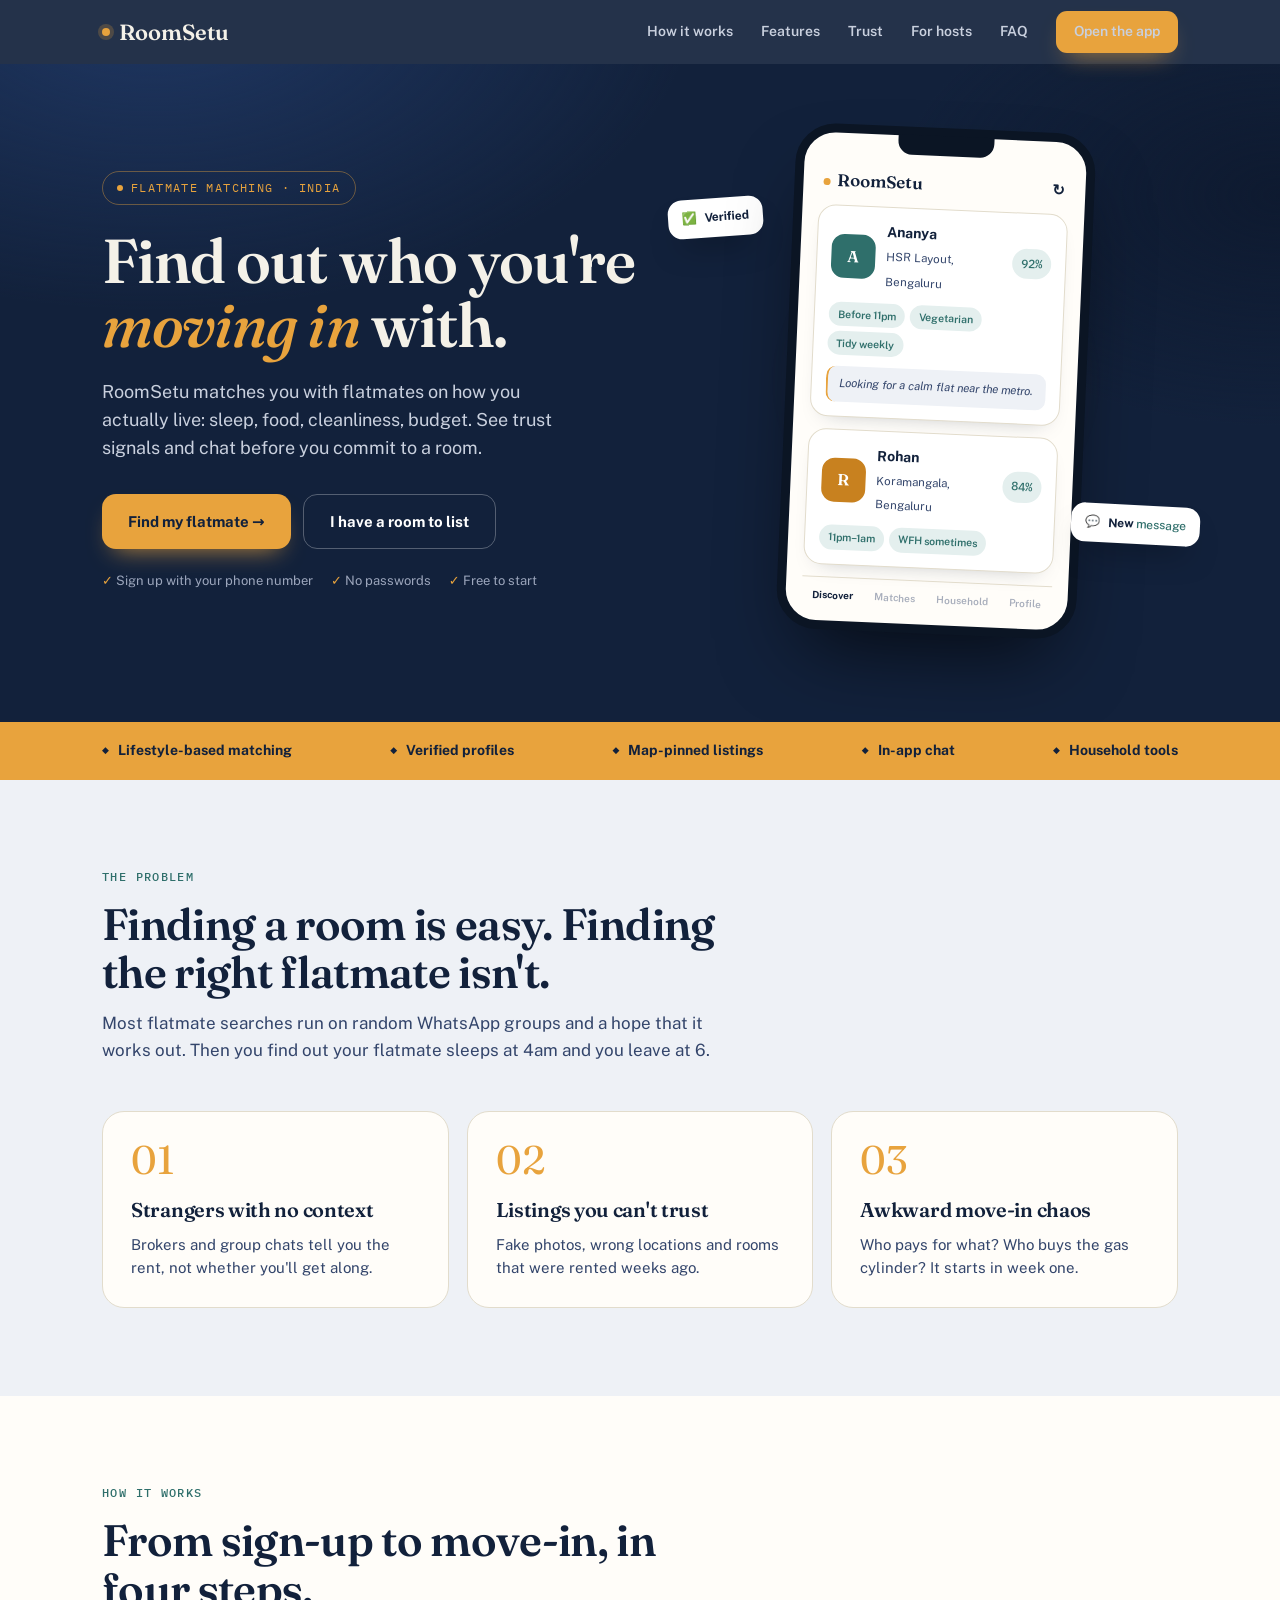
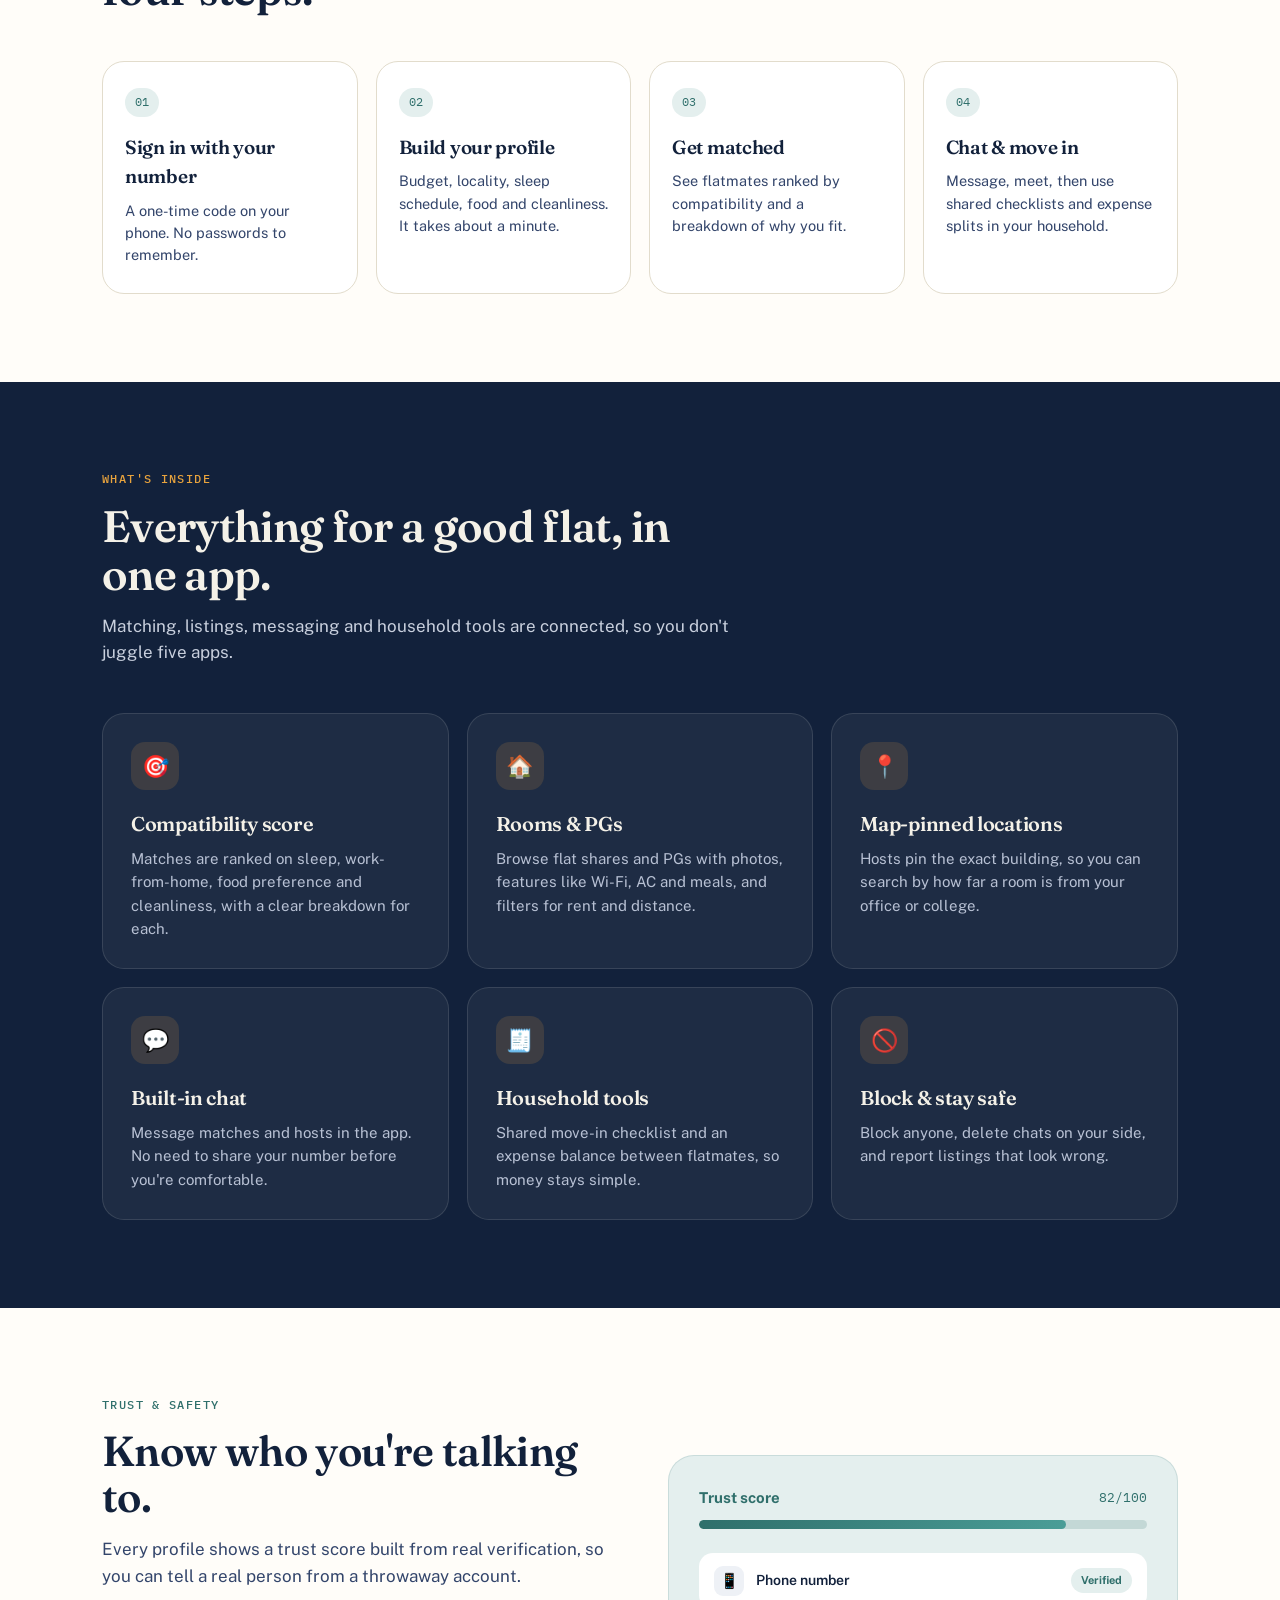
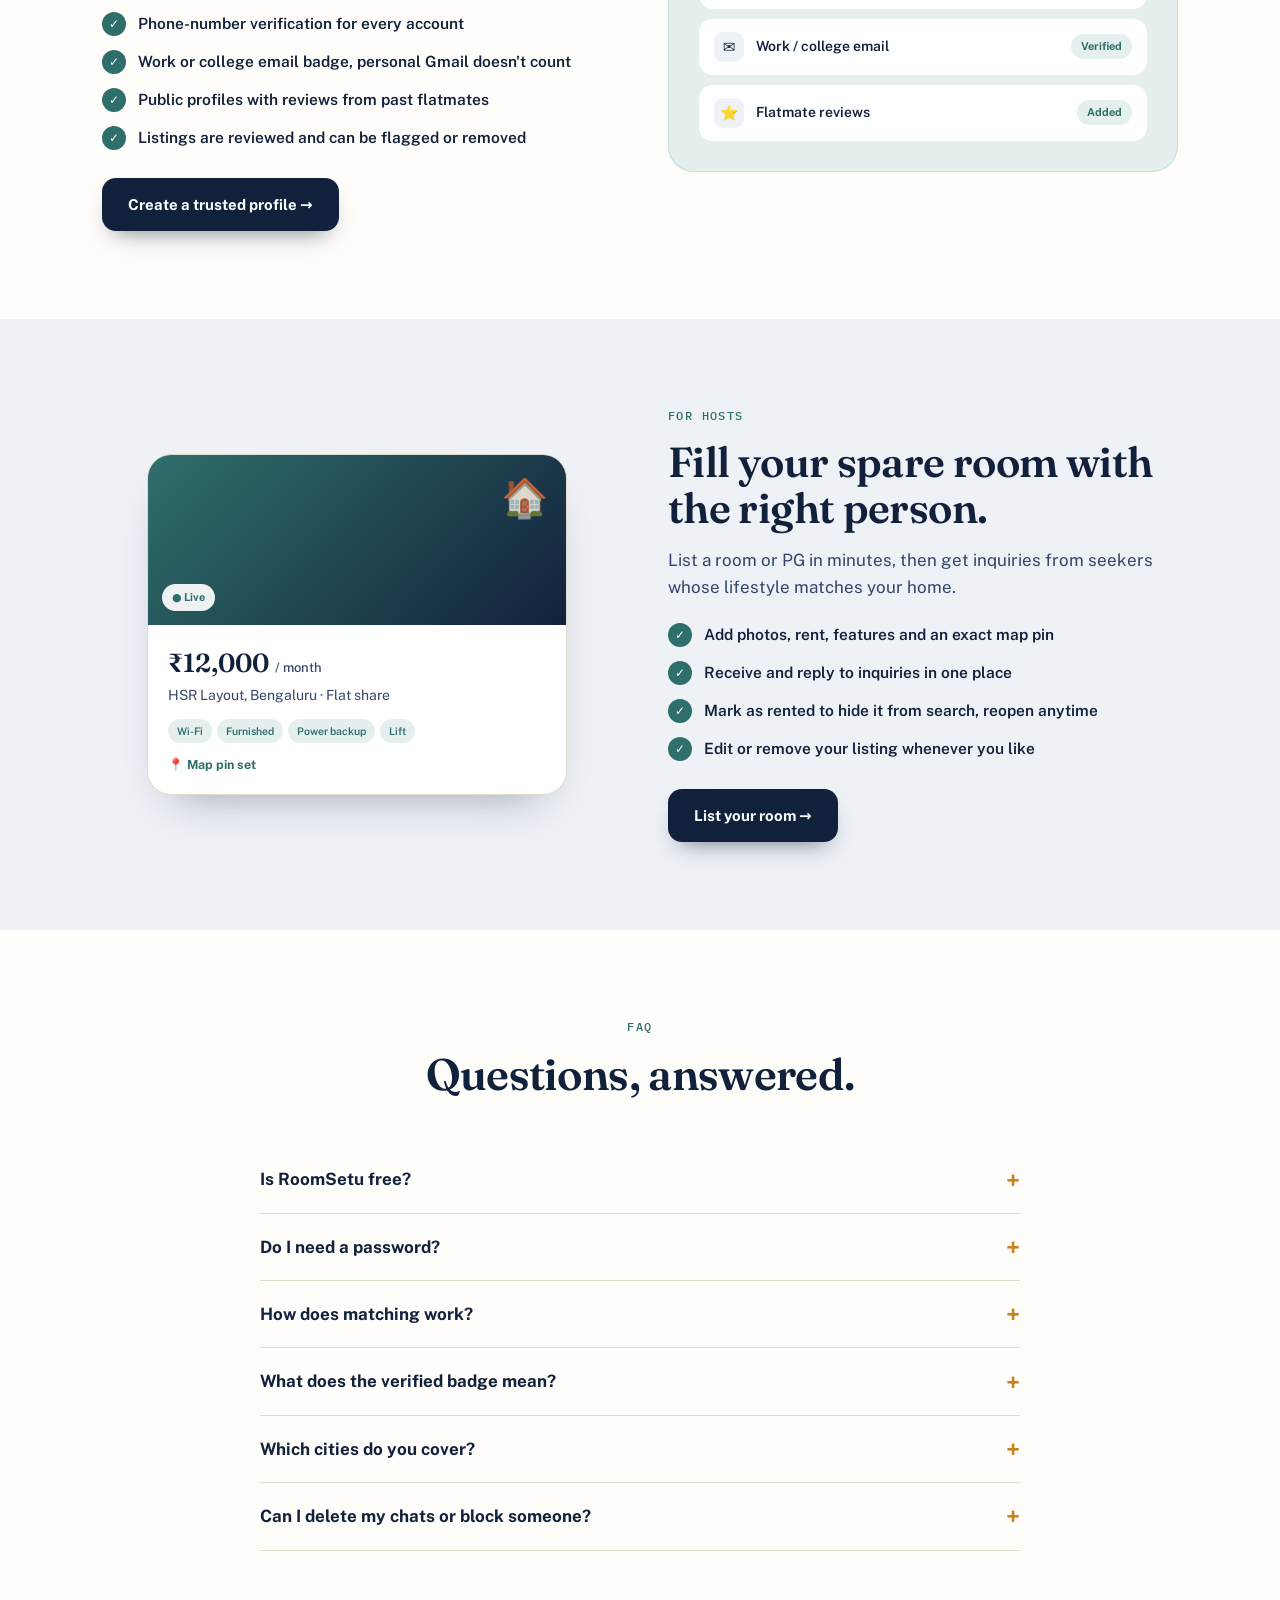
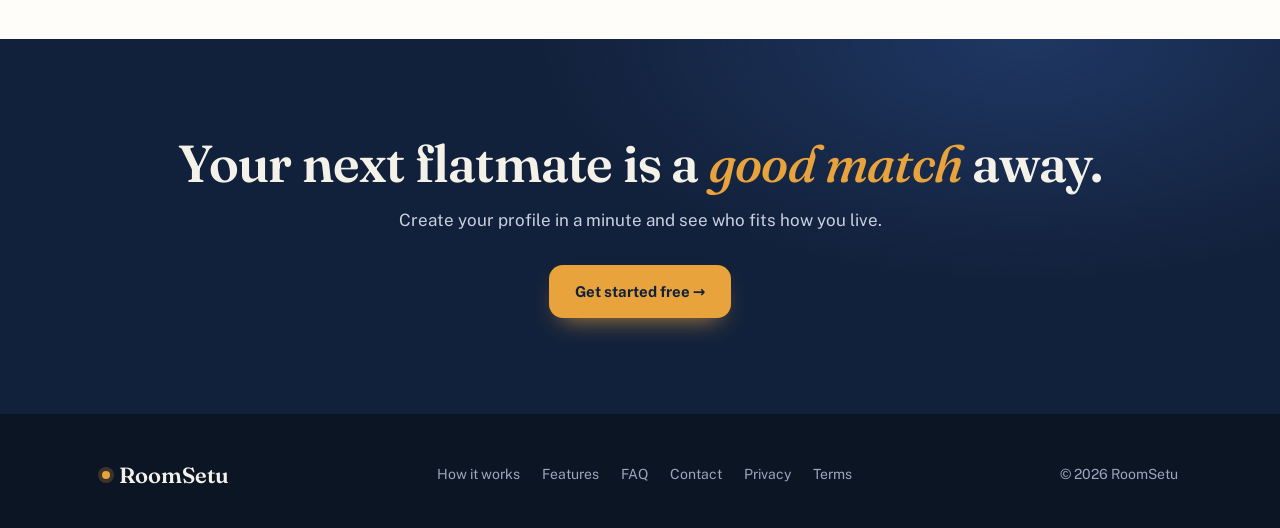
==== index.html @ d43f7012 "fix landing page" ====
<!DOCTYPE html>
<html lang="en">
<head>
<meta charset="UTF-8">
<meta name="viewport" content="width=device-width, initial-scale=1.0, viewport-fit=cover">
<title>RoomSetu — Find who you're moving in with</title>
<meta name="description" content="RoomSetu helps you find compatible flatmates and verified rooms in India. Match on lifestyle, check trust, chat, and manage the household together.">
<meta name="theme-color" content="#12213B">
<meta property="og:title" content="RoomSetu — Find who you're moving in with">
<meta property="og:description" content="Compatibility-based flatmate matching, verified listings and move-in tools for India.">
<meta property="og:type" content="website">
<link rel="preconnect" href="https://fonts.googleapis.com">
<link rel="preconnect" href="https://fonts.gstatic.com" crossorigin>
<link href="https://fonts.googleapis.com/css2?family=Fraunces:ital,opsz,wght@0,9..144,500;0,9..144,600;0,9..144,700;1,9..144,500&family=Public+Sans:wght@400;500;600;700;800&family=IBM+Plex+Mono:wght@400;500&display=swap" rel="stylesheet">
<style>
:root{
  --ink:#12213B; --ink-soft:#33456B; --paper:#FFFDF9; --mist:#EEF1F6;
  --saffron:#E8A33D; --saffron-deep:#C8811F; --teal:#2F6F6B; --teal-soft:#E4EFEE;
  --coral:#E06B54; --line:#E2DCCC; --ease:cubic-bezier(.2,.8,.2,1);
  /* >>> Change this to wherever your app lives <<< */
}
*{box-sizing:border-box;}
html{scroll-behavior:smooth; -webkit-text-size-adjust:100%;}
body{margin:0; font-family:'Public Sans',system-ui,sans-serif; color:var(--ink); background:var(--paper); line-height:1.55; -webkit-font-smoothing:antialiased;}
img,svg{max-width:100%; display:block;}
a{color:inherit;}
.wrap{width:100%; max-width:1120px; margin:0 auto; padding:0 22px;}
.mono{font-family:'IBM Plex Mono',monospace; font-size:11.5px; letter-spacing:.12em; text-transform:uppercase;}
h1,h2,h3{font-family:'Fraunces',serif; font-weight:600; letter-spacing:-.015em; margin:0;}
em{font-style:italic; font-weight:500;}

/* Buttons */
.btn{display:inline-flex; align-items:center; justify-content:center; gap:8px; padding:15px 26px; border-radius:14px; font-weight:700; font-size:15px; text-decoration:none; border:none; cursor:pointer; transition:transform .18s var(--ease), box-shadow .2s var(--ease), background .2s;}
.btn:active{transform:scale(.97);}
.btn-saffron{background:var(--saffron); color:var(--ink); box-shadow:0 12px 24px -12px rgba(232,163,61,.8);}
.btn-saffron:hover{transform:translateY(-2px); background:#f0ae4b;}
.btn-dark{background:var(--ink); color:#fff; box-shadow:0 12px 24px -12px rgba(18,33,59,.6);}
.btn-dark:hover{transform:translateY(-2px);}
.btn-ghost{border:1.5px solid rgba(255,255,255,.28); color:#fff; background:transparent;}
.btn-ghost:hover{background:rgba(255,255,255,.08);}
a:focus-visible,button:focus-visible{outline:3px solid rgba(232,163,61,.6); outline-offset:3px;}

/* Nav */
.nav{position:sticky; top:0; z-index:50; background:rgba(18,33,59,.92); backdrop-filter:blur(12px); -webkit-backdrop-filter:blur(12px); padding-top:env(safe-area-inset-top);}
.nav .wrap{display:flex; align-items:center; justify-content:space-between; height:64px;}
.logo{font-family:'Fraunces',serif; font-weight:600; font-size:22px; color:#F4F1E8; text-decoration:none; display:flex; align-items:center; gap:9px;}
.logo i{width:8px; height:8px; border-radius:50%; background:var(--saffron); box-shadow:0 0 0 4px rgba(232,163,61,.22);}
.nav-links{display:flex; align-items:center; gap:28px;}
.nav-links a{color:#C9D0DE; text-decoration:none; font-size:14px; font-weight:600;}
.nav-links a:hover{color:#fff;}
.nav .btn{padding:10px 18px; font-size:14px; border-radius:11px;}

/* Hero */
.hero{background:radial-gradient(900px 520px at 12% -10%,#1f3763 0%,transparent 60%),radial-gradient(700px 420px at 100% 20%,#0e1a30 0%,transparent 55%),var(--ink); color:#F4F1E8; padding:64px 0 88px; overflow:hidden;}
.hero .wrap{display:grid; grid-template-columns:1.05fr .95fr; gap:56px; align-items:center;}
.pill{display:inline-flex; align-items:center; gap:8px; color:var(--saffron); border:1px solid rgba(232,163,61,.4); padding:7px 14px; border-radius:100px; margin-bottom:24px;}
.pill::before{content:""; width:6px; height:6px; border-radius:50%; background:var(--saffron);}
.hero h1{font-size:clamp(38px,6vw,62px); line-height:1.04; margin-bottom:20px;}
.hero h1 em{color:var(--saffron);}
.hero p.lede{font-size:clamp(16px,2vw,18px); color:#C9D0DE; max-width:480px; margin:0 0 32px;}
.cta-row{display:flex; gap:12px; flex-wrap:wrap;}
.hero-note{margin-top:22px; font-size:13px; color:#9CA6BC; display:flex; gap:18px; flex-wrap:wrap;}
.hero-note span::before{content:"✓ "; color:var(--saffron);}

/* Phone mockup (pure HTML/CSS) */
.phone-stage{display:flex; justify-content:center; position:relative;}
.phone-stage::before{content:""; position:absolute; width:340px; height:340px; border-radius:50%; background:radial-gradient(circle,rgba(232,163,61,.28),transparent 65%); top:50%; left:50%; transform:translate(-50%,-50%); filter:blur(10px);}
.mock{position:relative; width:300px; background:var(--paper); color:var(--ink); border:9px solid #0B1524; border-radius:40px; box-shadow:0 40px 80px -28px rgba(0,0,0,.7); padding:20px 16px 18px; transform:rotate(2.5deg);}
.mock::before{content:""; position:absolute; top:-1px; left:50%; transform:translateX(-50%); width:96px; height:20px; background:#0B1524; border-radius:0 0 14px 14px;}
.mock-head{display:flex; justify-content:space-between; align-items:center; padding:14px 4px 12px; font-family:'Fraunces',serif; font-weight:600; font-size:17px;}
.mock-head i{display:inline-block; width:7px; height:7px; border-radius:50%; background:var(--saffron); margin-right:7px;}
.mock-card{border:1px solid var(--line); border-radius:18px; padding:14px; margin-bottom:12px; background:#fff; box-shadow:0 10px 22px -16px rgba(18,33,59,.35);}
.mc-row{display:flex; align-items:center; gap:11px;}
.av{width:44px; height:44px; border-radius:13px; color:#fff; font-family:'Fraunces',serif; font-weight:600; display:flex; align-items:center; justify-content:center; flex:0 0 auto;}
.mc-row b{font-size:14px; display:block;}
.mc-row small{color:var(--ink-soft); font-size:11.5px;}
.pct{margin-left:auto; font-family:'IBM Plex Mono',monospace; font-weight:500; font-size:12px; color:var(--teal); background:var(--teal-soft); padding:6px 9px; border-radius:100px;}
.mc-q{margin-top:11px; font-size:11.5px; font-style:italic; color:var(--ink-soft); background:var(--mist); padding:9px 11px; border-radius:10px; border-left:2.5px solid var(--saffron);}
.chips{display:flex; gap:5px; flex-wrap:wrap; margin-top:10px;}
.chips span{font-size:10.5px; font-weight:600; padding:4px 9px; border-radius:100px; background:var(--teal-soft); color:var(--teal);}
.mock-nav{display:flex; justify-content:space-around; border-top:1px solid var(--line); padding-top:10px; margin-top:4px; font-size:10px; font-weight:600; color:#A7ADBB;}
.mock-nav b{color:var(--ink);}
.float{position:absolute; background:#fff; color:var(--ink); border-radius:14px; padding:10px 14px; font-size:12px; font-weight:700; box-shadow:0 18px 30px -14px rgba(0,0,0,.5); display:flex; align-items:center; gap:8px;}
.float.a{left:-26px; top:70px; transform:rotate(-4deg);}
.float.b{right:-22px; bottom:90px; transform:rotate(3deg);}
.float em{font-style:normal; color:var(--teal);}

/* Strip */
.strip{background:var(--saffron); color:var(--ink);}
.strip .wrap{display:flex; justify-content:space-between; gap:20px 36px; flex-wrap:wrap; padding-top:18px; padding-bottom:18px; font-weight:700; font-size:14px;}
.strip span::before{content:"◆"; margin-right:9px; font-size:9px; vertical-align:2px;}

/* Sections */
section{padding:88px 0;}
.eyebrow{color:var(--teal); font-weight:500; margin-bottom:14px; display:block;}
.sec-head{max-width:640px; margin-bottom:48px;}
.sec-head h2{font-size:clamp(30px,4.4vw,44px); line-height:1.1; margin-bottom:14px;}
.sec-head p{color:var(--ink-soft); font-size:17px; margin:0;}
.center{text-align:center; margin-left:auto; margin-right:auto;}

/* Problem */
.problem{background:var(--mist);}
.cards3{display:grid; grid-template-columns:repeat(3,1fr); gap:18px;}
.pcard{background:var(--paper); border:1px solid var(--line); border-radius:22px; padding:28px;}
.pcard .n{font-family:'Fraunces',serif; font-size:40px; color:var(--saffron); line-height:1; margin-bottom:14px;}
.pcard h3{font-size:20px; margin-bottom:8px;}
.pcard p{margin:0; color:var(--ink-soft); font-size:15px;}

/* How it works */
.steps{display:grid; grid-template-columns:repeat(4,1fr); gap:18px; counter-reset:s;}
.step{position:relative; padding:26px 22px; border:1px solid var(--line); border-radius:22px; background:#fff; counter-increment:s;}
.step::before{content:counter(s,decimal-leading-zero); font-family:'IBM Plex Mono',monospace; font-size:12px; color:var(--teal); background:var(--teal-soft); padding:5px 10px; border-radius:100px; display:inline-block; margin-bottom:16px;}
.step h3{font-size:19px; margin-bottom:8px;}
.step p{margin:0; font-size:14.5px; color:var(--ink-soft);}

/* Features */
.features{background:var(--ink); color:#F4F1E8;}
.features .eyebrow{color:var(--saffron);}
.features .sec-head p{color:#C9D0DE;}
.fgrid{display:grid; grid-template-columns:repeat(3,1fr); gap:18px;}
.feat{background:rgba(244,241,232,.05); border:1px solid rgba(244,241,232,.12); border-radius:22px; padding:28px; transition:transform .25s var(--ease), background .25s, border-color .25s;}
.feat:hover{transform:translateY(-4px); background:rgba(244,241,232,.08); border-color:rgba(232,163,61,.4);}
.ico{width:48px; height:48px; border-radius:14px; background:rgba(232,163,61,.15); display:flex; align-items:center; justify-content:center; font-size:22px; margin-bottom:18px;}
.feat h3{font-size:20px; margin-bottom:8px;}
.feat p{margin:0; color:#B8C1D4; font-size:15px;}

/* Trust split */
.split{display:grid; grid-template-columns:1fr 1fr; gap:56px; align-items:center;}
.split h2{font-size:clamp(30px,4.2vw,42px); line-height:1.1; margin-bottom:16px;}
.split p{color:var(--ink-soft); font-size:17px; margin:0 0 22px;}
.ticks{list-style:none; padding:0; margin:0 0 28px; display:grid; gap:13px;}
.ticks li{display:flex; gap:12px; font-weight:600; font-size:15.5px;}
.ticks li::before{content:"✓"; flex:0 0 24px; height:24px; border-radius:50%; background:var(--teal); color:#fff; font-size:12px; display:flex; align-items:center; justify-content:center; margin-top:1px;}
.trustbox{background:var(--teal-soft); border-radius:26px; padding:30px; border:1px solid rgba(47,111,107,.15);}
.trow{display:flex; justify-content:space-between; align-items:center; margin-bottom:10px;}
.trow b{color:var(--teal); font-size:15px;}
.trow span{font-family:'IBM Plex Mono',monospace; color:var(--teal); font-size:13px;}
.track{height:9px; background:rgba(47,111,107,.18); border-radius:6px; overflow:hidden; margin-bottom:24px;}
.track i{display:block; height:100%; width:82%; background:linear-gradient(90deg,var(--teal),#4a9d97); border-radius:6px;}
.vlist{display:grid; gap:10px;}
.vitem{background:#fff; border-radius:14px; padding:13px 15px; display:flex; align-items:center; gap:12px; font-size:14px; font-weight:600;}
.vitem em{margin-left:auto; font-style:normal; font-size:11px; font-weight:700; color:var(--teal); background:var(--teal-soft); padding:4px 10px; border-radius:100px;}
.vitem .d{width:30px; height:30px; border-radius:9px; background:var(--mist); display:flex; align-items:center; justify-content:center; font-size:15px;}
.reverse .split-media{order:-1;}

/* Hosts */
.hosts{background:var(--mist);}
.listing-mock{background:#fff; border:1px solid var(--line); border-radius:24px; overflow:hidden; box-shadow:0 24px 44px -28px rgba(18,33,59,.45); max-width:420px; margin:0 auto;}
.lm-photo{height:170px; background:linear-gradient(135deg,#2F6F6B,#12213B); position:relative; display:flex; align-items:flex-end; padding:14px;}
.lm-photo::after{content:"🏠"; position:absolute; right:18px; top:14px; font-size:38px; opacity:.85;}
.lm-photo span{background:rgba(255,255,255,.92); font-size:11px; font-weight:700; padding:5px 10px; border-radius:100px; color:var(--teal);}
.lm-body{padding:18px 20px 20px;}
.lm-rent{font-family:'Fraunces',serif; font-size:26px; font-weight:600;}
.lm-rent small{font-size:13px; color:var(--ink-soft); font-family:'Public Sans',sans-serif; font-weight:500;}
.lm-loc{color:var(--ink-soft); font-size:14px; margin:2px 0 12px;}
.lm-pin{color:var(--teal); font-size:12.5px; font-weight:700; margin-top:12px;}

/* FAQ */
.faq{max-width:760px; margin:0 auto;}
details{border-bottom:1px solid var(--line); padding:20px 0;}
summary{cursor:pointer; font-weight:700; font-size:17px; list-style:none; display:flex; justify-content:space-between; gap:16px; align-items:center;}
summary::-webkit-details-marker{display:none;}
summary::after{content:"+"; font-size:24px; color:var(--saffron-deep); transition:transform .25s var(--ease); flex:0 0 auto; line-height:1;}
details[open] summary::after{transform:rotate(45deg);}
details p{margin:12px 0 0; color:var(--ink-soft); font-size:15.5px;}

/* Final CTA */
.final{background:radial-gradient(800px 400px at 80% 0%,#1f3763 0%,transparent 60%),var(--ink); color:#F4F1E8; text-align:center; padding:96px 0;}
.final h2{font-size:clamp(32px,5vw,52px); line-height:1.08; margin-bottom:16px;}
.final h2 em{color:var(--saffron);}
.final p{color:#C9D0DE; font-size:17px; max-width:520px; margin:0 auto 32px;}
.final .cta-row{justify-content:center;}

/* Footer */
footer{background:#0B1524; color:#9CA6BC; padding:44px 0 calc(36px + env(safe-area-inset-bottom)); font-size:14px;}
footer .wrap{display:flex; justify-content:space-between; gap:24px; flex-wrap:wrap; align-items:center;}
footer nav{display:flex; gap:22px; flex-wrap:wrap;}
footer a{text-decoration:none;} footer a:hover{color:#fff;}

/* Reveal on scroll */
.rv{opacity:0; transform:translateY(22px); transition:opacity .7s var(--ease), transform .7s var(--ease);}
.rv.in{opacity:1; transform:none;}

/* Responsive */
@media(max-width:900px){
  .nav-links a:not(.btn){display:none;}
  .hero{padding:44px 0 64px;}
  .hero .wrap{grid-template-columns:1fr; gap:44px; text-align:center;}
  .hero p.lede{margin-left:auto; margin-right:auto;}
  .cta-row,.hero-note{justify-content:center;}
  .cards3,.fgrid{grid-template-columns:1fr;}
  .steps{grid-template-columns:1fr 1fr;}
  .split{grid-template-columns:1fr; gap:36px;}
  .reverse .split-media{order:0;}
  section{padding:64px 0;}
  .float.a{left:-4px;} .float.b{right:-4px;}
}
@media(max-width:520px){
  .wrap{padding:0 18px;}
  .steps{grid-template-columns:1fr;}
  .cta-row .btn{width:100%;}
  .mock{width:268px; transform:none;}
  .float{display:none;}
  .strip .wrap{justify-content:flex-start; font-size:13px;}
  .sec-head{margin-bottom:34px;}
  footer .wrap{flex-direction:column; text-align:center;}
}
@media(prefers-reduced-motion:reduce){*{animation:none!important; transition:none!important; scroll-behavior:auto!important;} .rv{opacity:1; transform:none;}}
</style>
</head>
<body>

<header class="nav">
  <div class="wrap">
    <a class="logo" href="#top"><i></i>RoomSetu</a>
    <nav class="nav-links">
      <a href="#how">How it works</a>
      <a href="#features">Features</a>
      <a href="#trust">Trust</a>
      <a href="#hosts">For hosts</a>
      <a href="#faq">FAQ</a>
      <a class="btn btn-saffron" href="app/">Open the app</a>
    </nav>
  </div>
</header>

<main id="top">

<!-- HERO -->
<div class="hero">
  <div class="wrap">
    <div>
      <span class="pill mono">Flatmate matching · India</span>
      <h1>Find out who you're <em>moving in</em> with.</h1>
      <p class="lede">RoomSetu matches you with flatmates on how you actually live: sleep, food, cleanliness, budget. See trust signals and chat before you commit to a room.</p>
      <div class="cta-row">
        <a class="btn btn-saffron" href="app/">Find my flatmate →</a>
        <a class="btn btn-ghost" href="#hosts">I have a room to list</a>
      </div>
      <div class="hero-note"><span>Sign up with your phone number</span><span>No passwords</span><span>Free to start</span></div>
    </div>

    <div class="phone-stage" aria-hidden="true">
      <div class="float a">✅ <span>Verified</span></div>
      <div class="mock">
        <div class="mock-head"><span><i></i>RoomSetu</span><span style="font-size:15px">↻</span></div>
        <div class="mock-card">
          <div class="mc-row">
            <div class="av" style="background:#2F6F6B">A</div>
            <div><b>Ananya</b><small>HSR Layout, Bengaluru</small></div>
            <div class="pct">92%</div>
          </div>
          <div class="chips"><span>Before 11pm</span><span>Vegetarian</span><span>Tidy weekly</span></div>
          <div class="mc-q">Looking for a calm flat near the metro.</div>
        </div>
        <div class="mock-card">
          <div class="mc-row">
            <div class="av" style="background:#C8811F">R</div>
            <div><b>Rohan</b><small>Koramangala, Bengaluru</small></div>
            <div class="pct">84%</div>
          </div>
          <div class="chips"><span>11pm–1am</span><span>WFH sometimes</span></div>
        </div>
        <div class="mock-nav"><b>Discover</b><span>Matches</span><span>Household</span><span>Profile</span></div>
      </div>
      <div class="float b">💬 <span>New <em>message</em></span></div>
    </div>
  </div>
</div>

<div class="strip">
  <div class="wrap">
    <span>Lifestyle-based matching</span>
    <span>Verified profiles</span>
    <span>Map-pinned listings</span>
    <span>In-app chat</span>
    <span>Household tools</span>
  </div>
</div>

<!-- PROBLEM -->
<section class="problem">
  <div class="wrap">
    <div class="sec-head rv">
      <span class="eyebrow mono">The problem</span>
      <h2>Finding a room is easy. Finding the right flatmate isn't.</h2>
      <p>Most flatmate searches run on random WhatsApp groups and a hope that it works out. Then you find out your flatmate sleeps at 4am and you leave at 6.</p>
    </div>
    <div class="cards3">
      <div class="pcard rv"><div class="n">01</div><h3>Strangers with no context</h3><p>Brokers and group chats tell you the rent, not whether you'll get along.</p></div>
      <div class="pcard rv"><div class="n">02</div><h3>Listings you can't trust</h3><p>Fake photos, wrong locations and rooms that were rented weeks ago.</p></div>
      <div class="pcard rv"><div class="n">03</div><h3>Awkward move-in chaos</h3><p>Who pays for what? Who buys the gas cylinder? It starts in week one.</p></div>
    </div>
  </div>
</section>

<!-- HOW -->
<section id="how">
  <div class="wrap">
    <div class="sec-head rv">
      <span class="eyebrow mono">How it works</span>
      <h2>From sign-up to move-in, in four steps.</h2>
    </div>
    <div class="steps">
      <div class="step rv"><h3>Sign in with your number</h3><p>A one-time code on your phone. No passwords to remember.</p></div>
      <div class="step rv"><h3>Build your profile</h3><p>Budget, locality, sleep schedule, food and cleanliness. It takes about a minute.</p></div>
      <div class="step rv"><h3>Get matched</h3><p>See flatmates ranked by compatibility and a breakdown of why you fit.</p></div>
      <div class="step rv"><h3>Chat &amp; move in</h3><p>Message, meet, then use shared checklists and expense splits in your household.</p></div>
    </div>
  </div>
</section>

<!-- FEATURES -->
<section class="features" id="features">
  <div class="wrap">
    <div class="sec-head rv">
      <span class="eyebrow mono">What's inside</span>
      <h2>Everything for a good flat, in one app.</h2>
      <p>Matching, listings, messaging and household tools are connected, so you don't juggle five apps.</p>
    </div>
    <div class="fgrid">
      <div class="feat rv"><div class="ico">🎯</div><h3>Compatibility score</h3><p>Matches are ranked on sleep, work-from-home, food preference and cleanliness, with a clear breakdown for each.</p></div>
      <div class="feat rv"><div class="ico">🏠</div><h3>Rooms &amp; PGs</h3><p>Browse flat shares and PGs with photos, features like Wi-Fi, AC and meals, and filters for rent and distance.</p></div>
      <div class="feat rv"><div class="ico">📍</div><h3>Map-pinned locations</h3><p>Hosts pin the exact building, so you can search by how far a room is from your office or college.</p></div>
      <div class="feat rv"><div class="ico">💬</div><h3>Built-in chat</h3><p>Message matches and hosts in the app. No need to share your number before you're comfortable.</p></div>
      <div class="feat rv"><div class="ico">🧾</div><h3>Household tools</h3><p>Shared move-in checklist and an expense balance between flatmates, so money stays simple.</p></div>
      <div class="feat rv"><div class="ico">🚫</div><h3>Block &amp; stay safe</h3><p>Block anyone, delete chats on your side, and report listings that look wrong.</p></div>
    </div>
  </div>
</section>

<!-- TRUST -->
<section id="trust">
  <div class="wrap split">
    <div class="rv">
      <span class="eyebrow mono">Trust &amp; safety</span>
      <h2>Know who you're talking to.</h2>
      <p>Every profile shows a trust score built from real verification, so you can tell a real person from a throwaway account.</p>
      <ul class="ticks">
        <li>Phone-number verification for every account</li>
        <li>Work or college email badge, personal Gmail doesn't count</li>
        <li>Public profiles with reviews from past flatmates</li>
        <li>Listings are reviewed and can be flagged or removed</li>
      </ul>
      <a class="btn btn-dark" href="app/">Create a trusted profile →</a>
    </div>
    <div class="split-media rv">
      <div class="trustbox">
        <div class="trow"><b>Trust score</b><span>82/100</span></div>
        <div class="track"><i></i></div>
        <div class="vlist">
          <div class="vitem"><span class="d">📱</span>Phone number<em>Verified</em></div>
          <div class="vitem"><span class="d">✉️</span>Work / college email<em>Verified</em></div>
          <div class="vitem"><span class="d">⭐</span>Flatmate reviews<em>Added</em></div>
        </div>
      </div>
    </div>
  </div>
</section>

<!-- HOSTS -->
<section class="hosts" id="hosts">
  <div class="wrap split reverse">
    <div class="split-media rv">
      <div class="listing-mock">
        <div class="lm-photo"><span>● Live</span></div>
        <div class="lm-body">
          <div class="lm-rent">₹12,000 <small>/ month</small></div>
          <div class="lm-loc">HSR Layout, Bengaluru · Flat share</div>
          <div class="chips"><span>Wi-Fi</span><span>Furnished</span><span>Power backup</span><span>Lift</span></div>
          <div class="lm-pin">📍 Map pin set</div>
        </div>
      </div>
    </div>
    <div class="rv">
      <span class="eyebrow mono">For hosts</span>
      <h2>Fill your spare room with the right person.</h2>
      <p>List a room or PG in minutes, then get inquiries from seekers whose lifestyle matches your home.</p>
      <ul class="ticks">
        <li>Add photos, rent, features and an exact map pin</li>
        <li>Receive and reply to inquiries in one place</li>
        <li>Mark as rented to hide it from search, reopen anytime</li>
        <li>Edit or remove your listing whenever you like</li>
      </ul>
      <a class="btn btn-dark" href="app/">List your room →</a>
    </div>
  </div>
</section>

<!-- FAQ -->
<section id="faq">
  <div class="wrap">
    <div class="sec-head center rv" style="text-align:center;">
      <span class="eyebrow mono">FAQ</span>
      <h2>Questions, answered.</h2>
    </div>
    <div class="faq rv">
      <details><summary>Is RoomSetu free?</summary><p>Yes, signing up, getting matches and chatting are free to start.</p></details>
      <details><summary>Do I need a password?</summary><p>No. You sign in with your phone number and a one-time code each time.</p></details>
      <details><summary>How does matching work?</summary><p>You answer a few questions about your budget, locality and daily habits. We compare them with other people and show a compatibility score with a breakdown.</p></details>
      <details><summary>What does the verified badge mean?</summary><p>It means the person verified a work or college email. It's a trust signal, not a background check, so always meet in a public place first.</p></details>
      <details><summary>Which cities do you cover?</summary><p>You can search any locality in India. Results depend on how many people and rooms are listed in your area.</p></details>
      <details><summary>Can I delete my chats or block someone?</summary><p>Yes. Deleting a chat removes it for you only, and you can block anyone from your profile.</p></details>
    </div>
  </div>
</section>

<!-- FINAL CTA -->
<div class="final">
  <div class="wrap rv">
    <h2>Your next flatmate is a <em>good match</em> away.</h2>
    <p>Create your profile in a minute and see who fits how you live.</p>
    <div class="cta-row">
      <a class="btn btn-saffron" href="app/">Get started free →</a>
    </div>
  </div>
</div>

</main>

<footer>
  <div class="wrap">
    <a class="logo" href="#top"><i></i>RoomSetu</a>
    <nav>
      <a href="#how">How it works</a>
      <a href="#features">Features</a>
      <a href="#faq">FAQ</a>
      <a href="mailto:roomsetu.official@gmail.com">Contact</a>
      <a href="privacy.html">Privacy</a>
      <a href="terms.html">Terms</a>
    </nav>
    <span>© <span id="yr">2026</span> RoomSetu</span>
  </div>
</footer>

<script>
  document.getElementById('yr').textContent = new Date().getFullYear();
  // Reveal on scroll
  const els = document.querySelectorAll('.rv');
  if ('IntersectionObserver' in window) {
    const io = new IntersectionObserver((entries) => {
      entries.forEach(e => { if (e.isIntersecting) { e.target.classList.add('in'); io.unobserve(e.target); } });
    }, { threshold: .12 });
    els.forEach(el => io.observe(el));
  } else { els.forEach(el => el.classList.add('in')); }
</script>
</body>
</html>
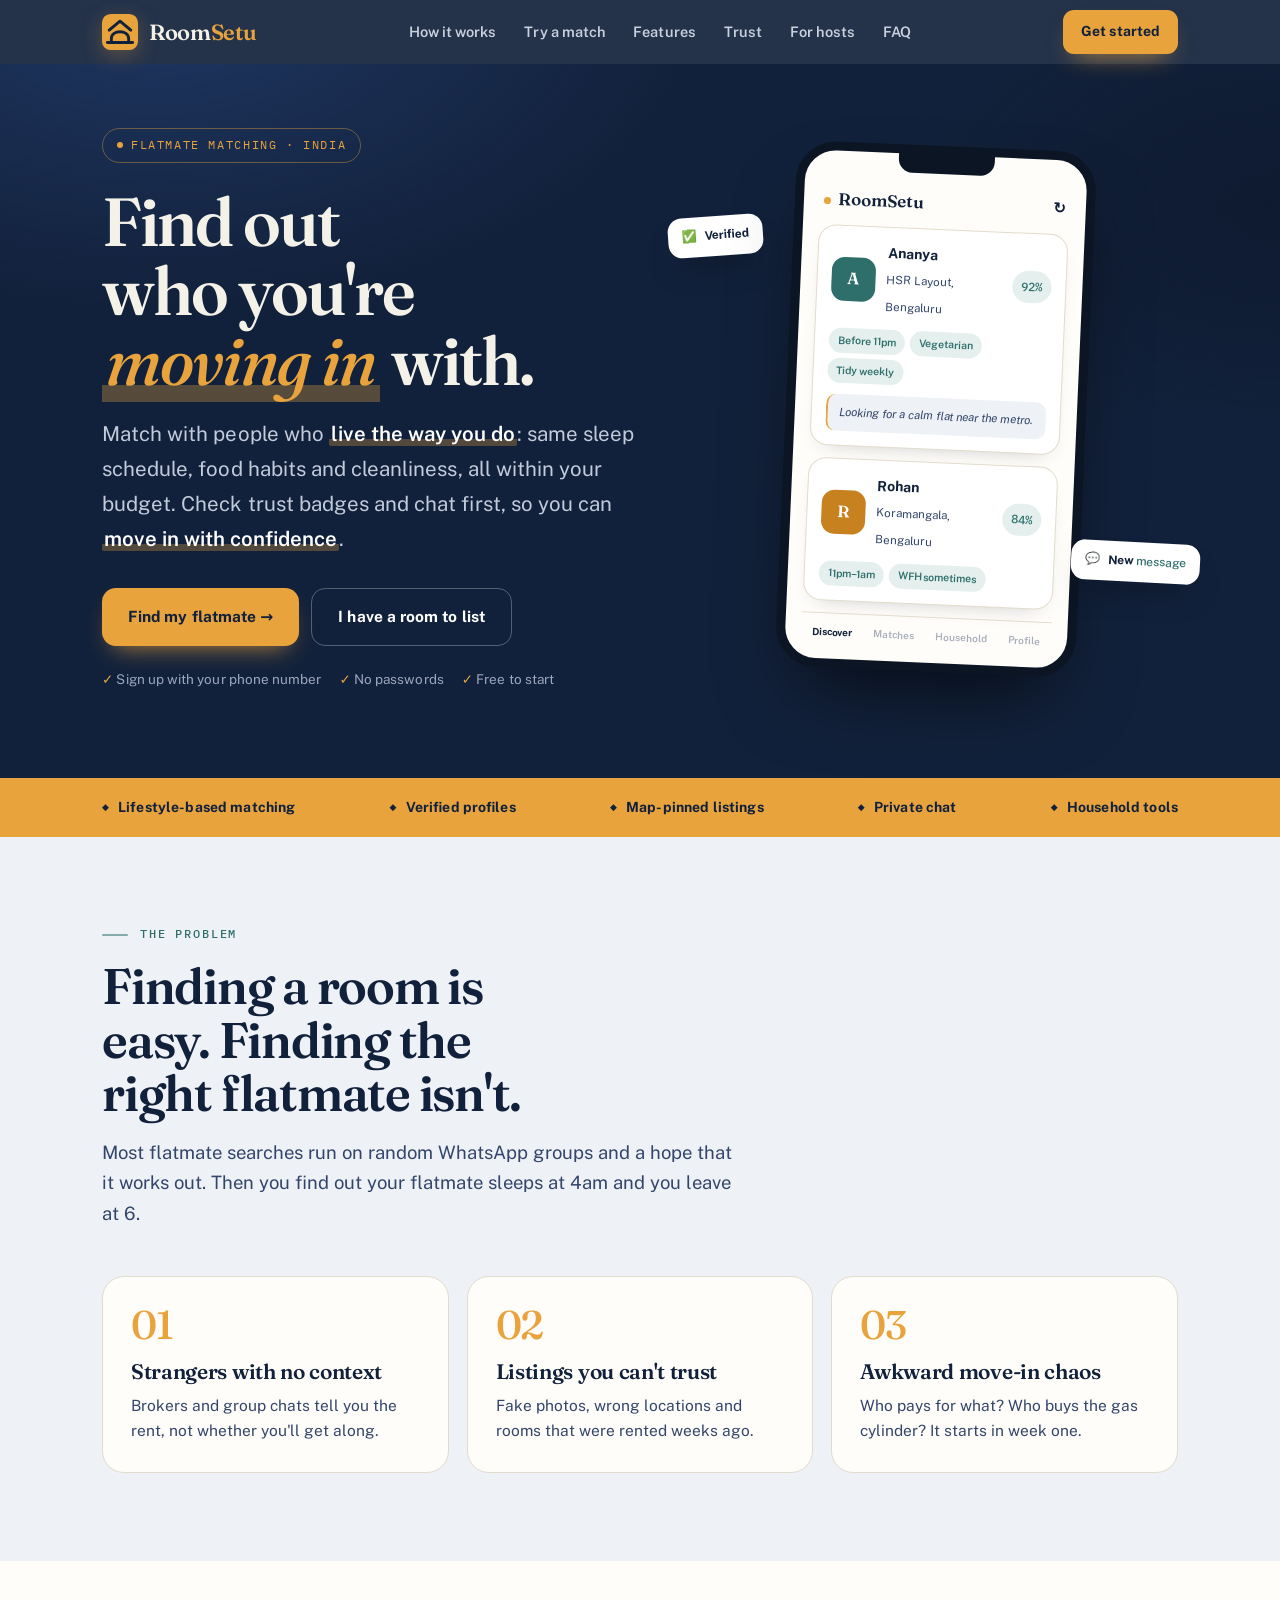
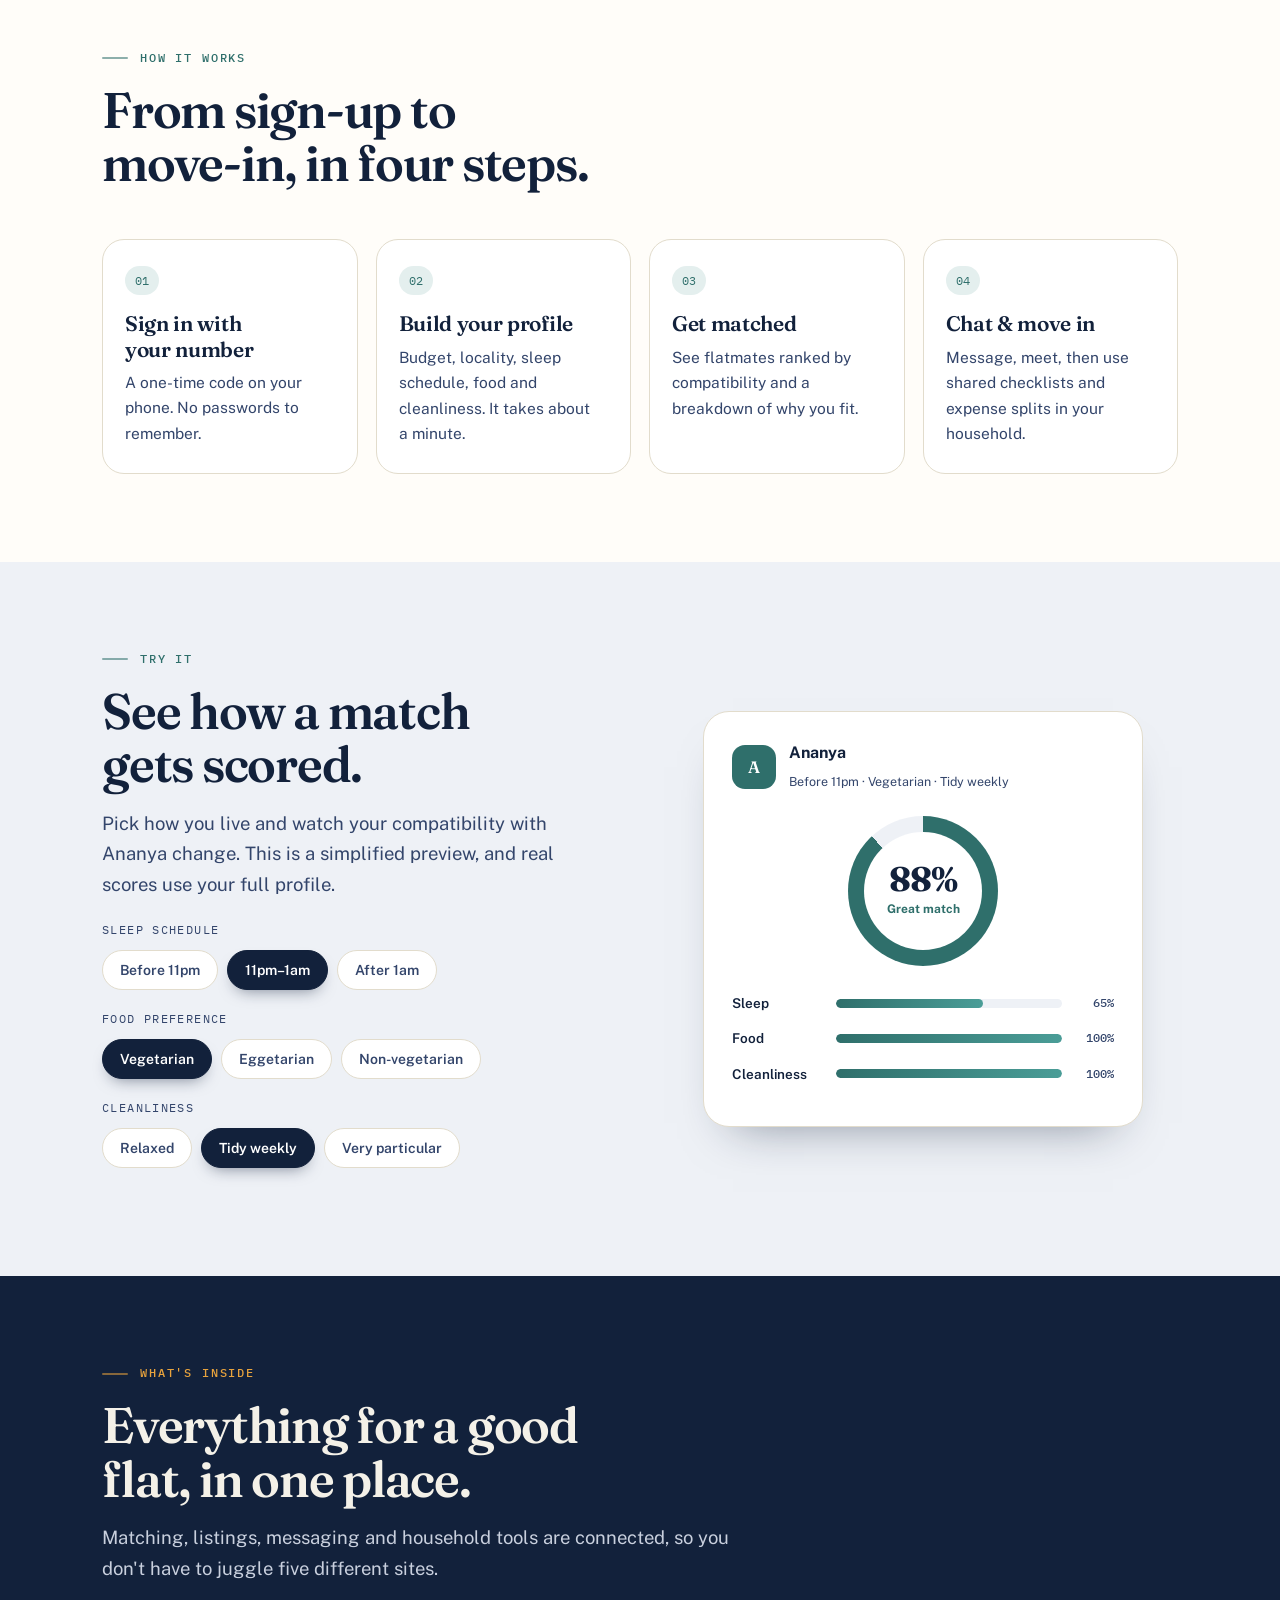
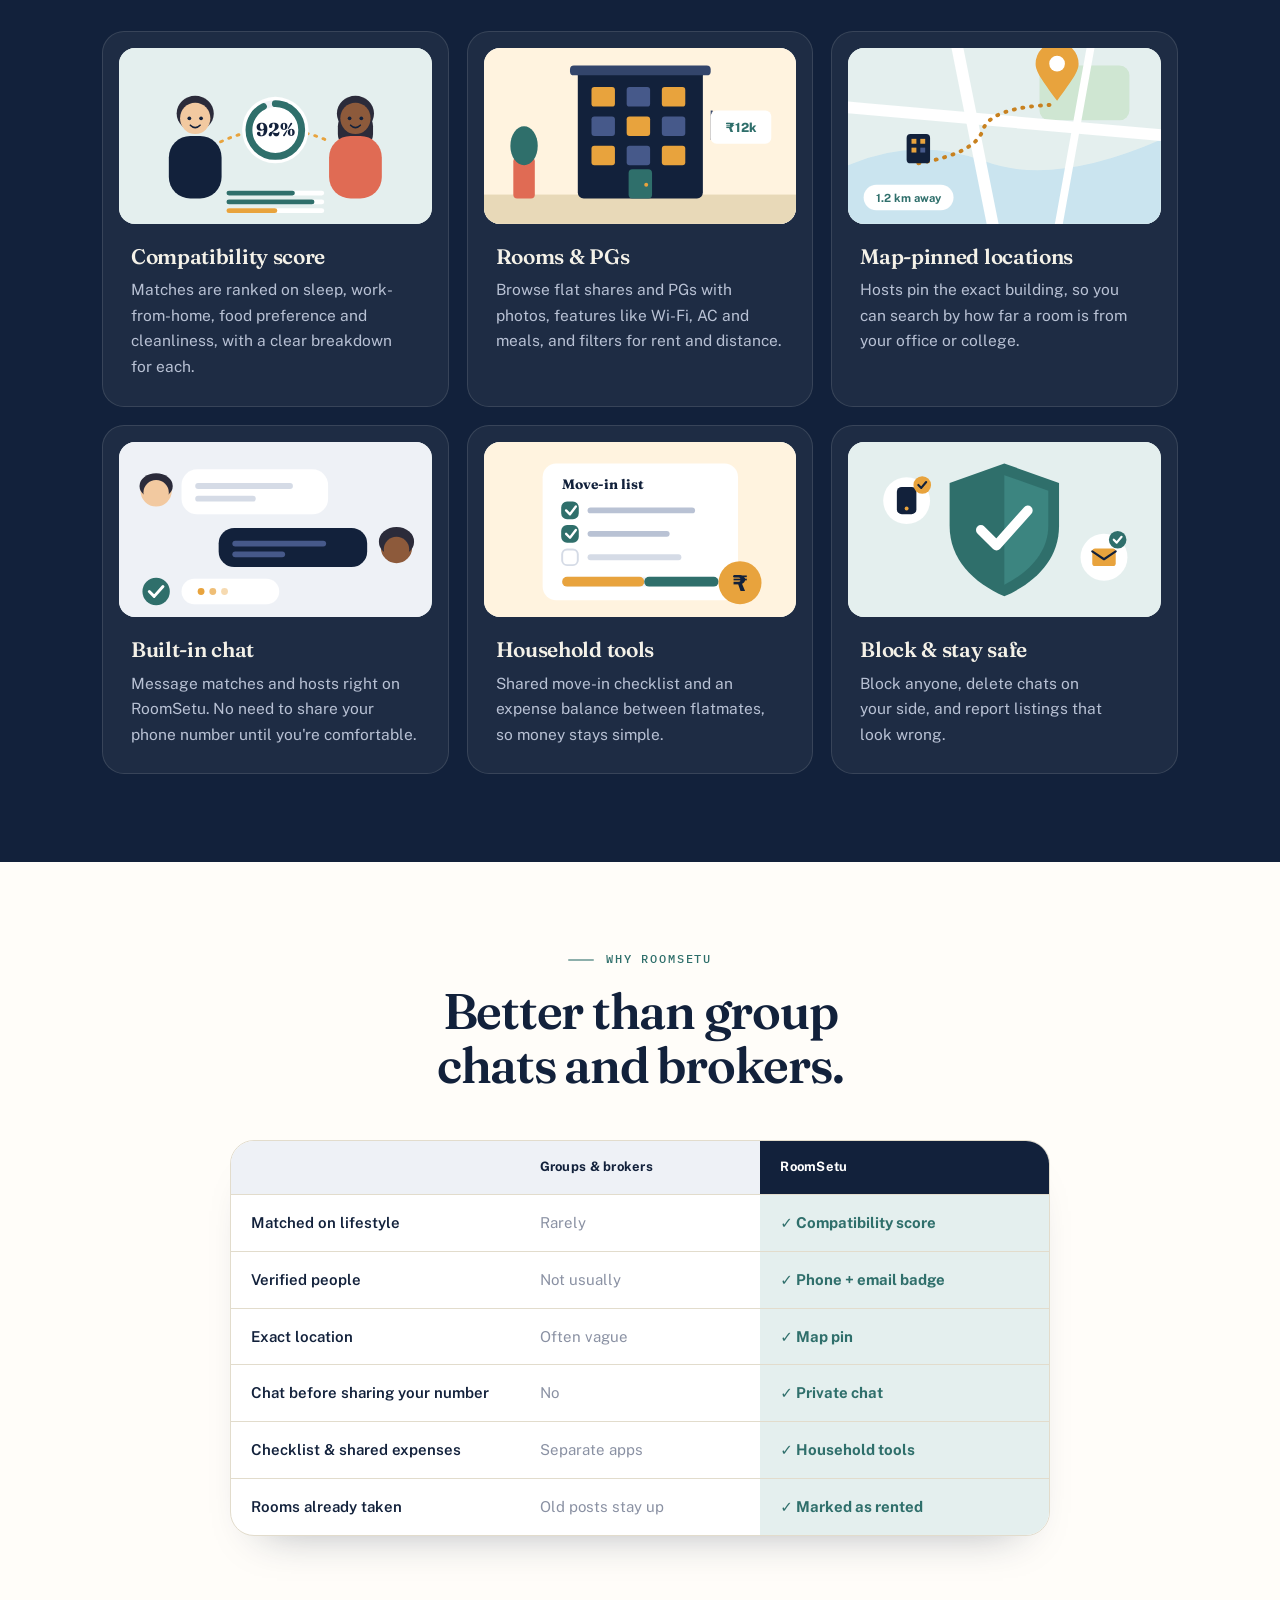
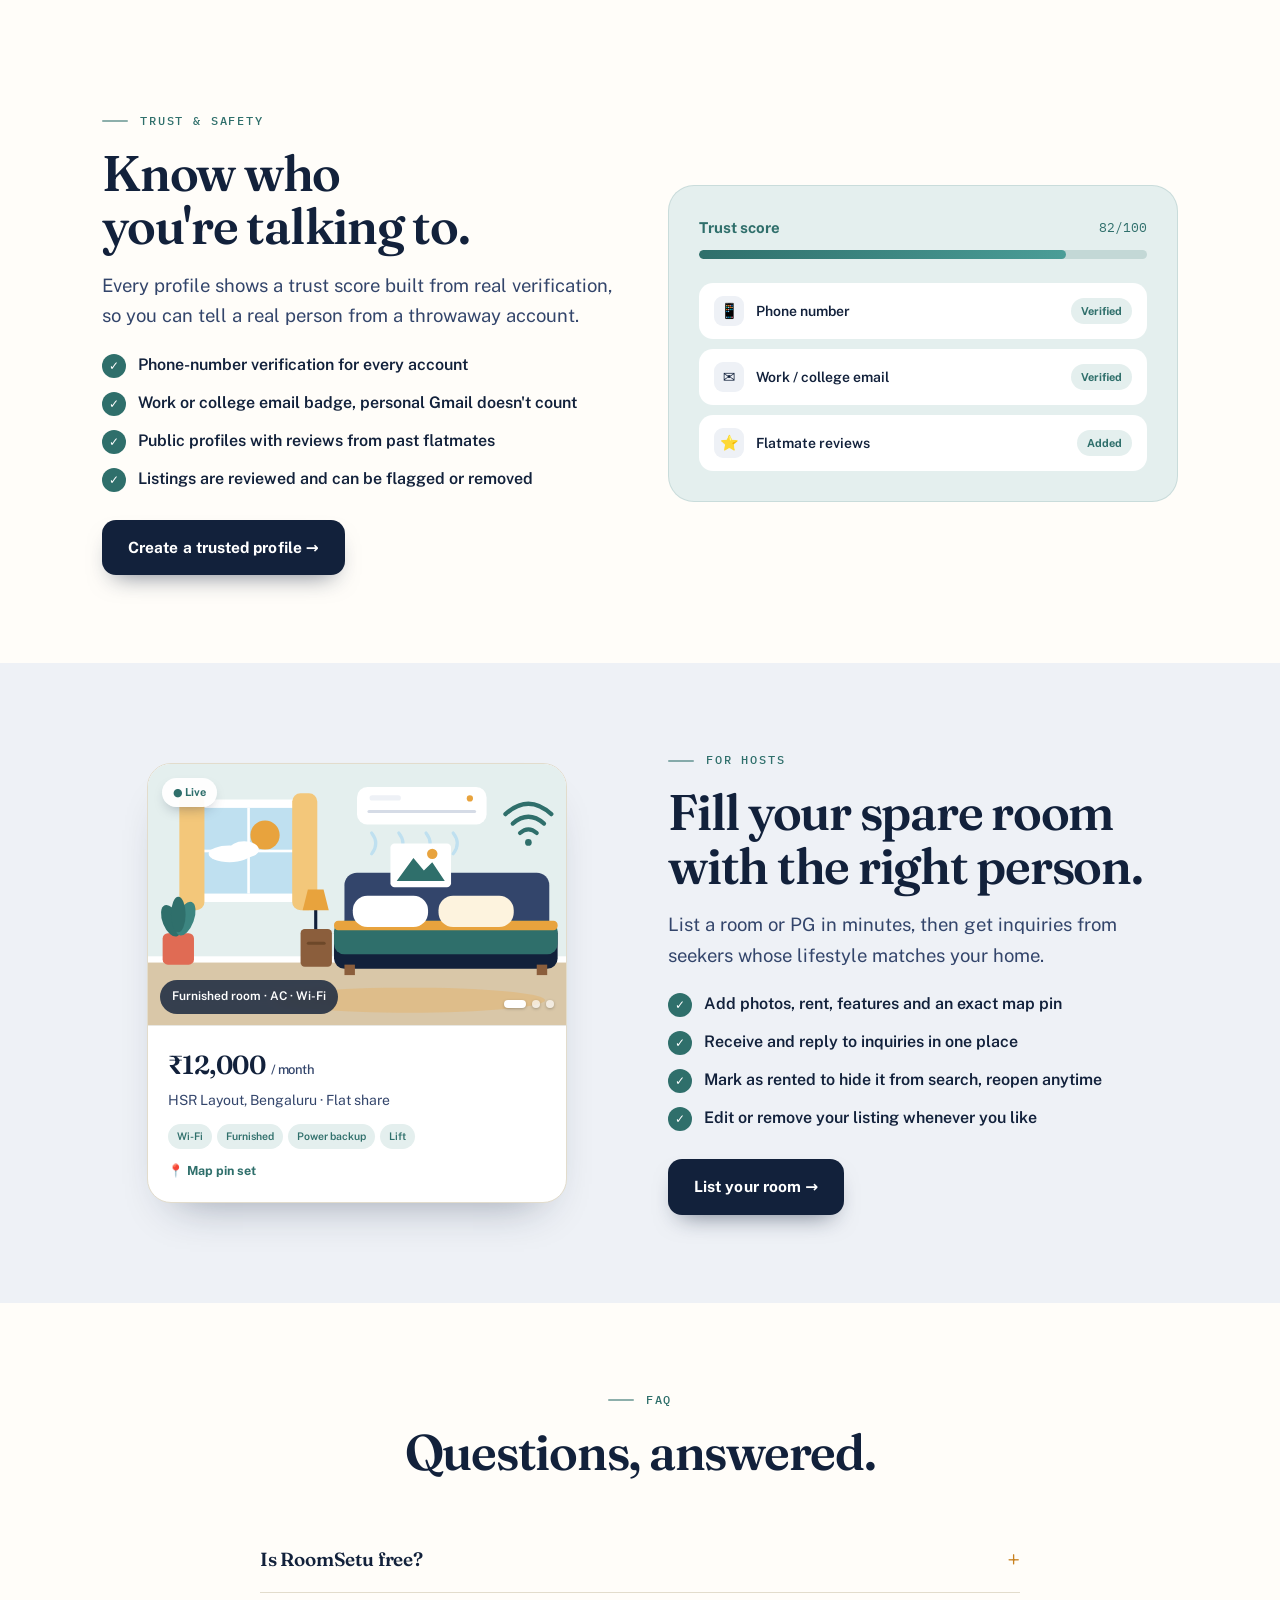
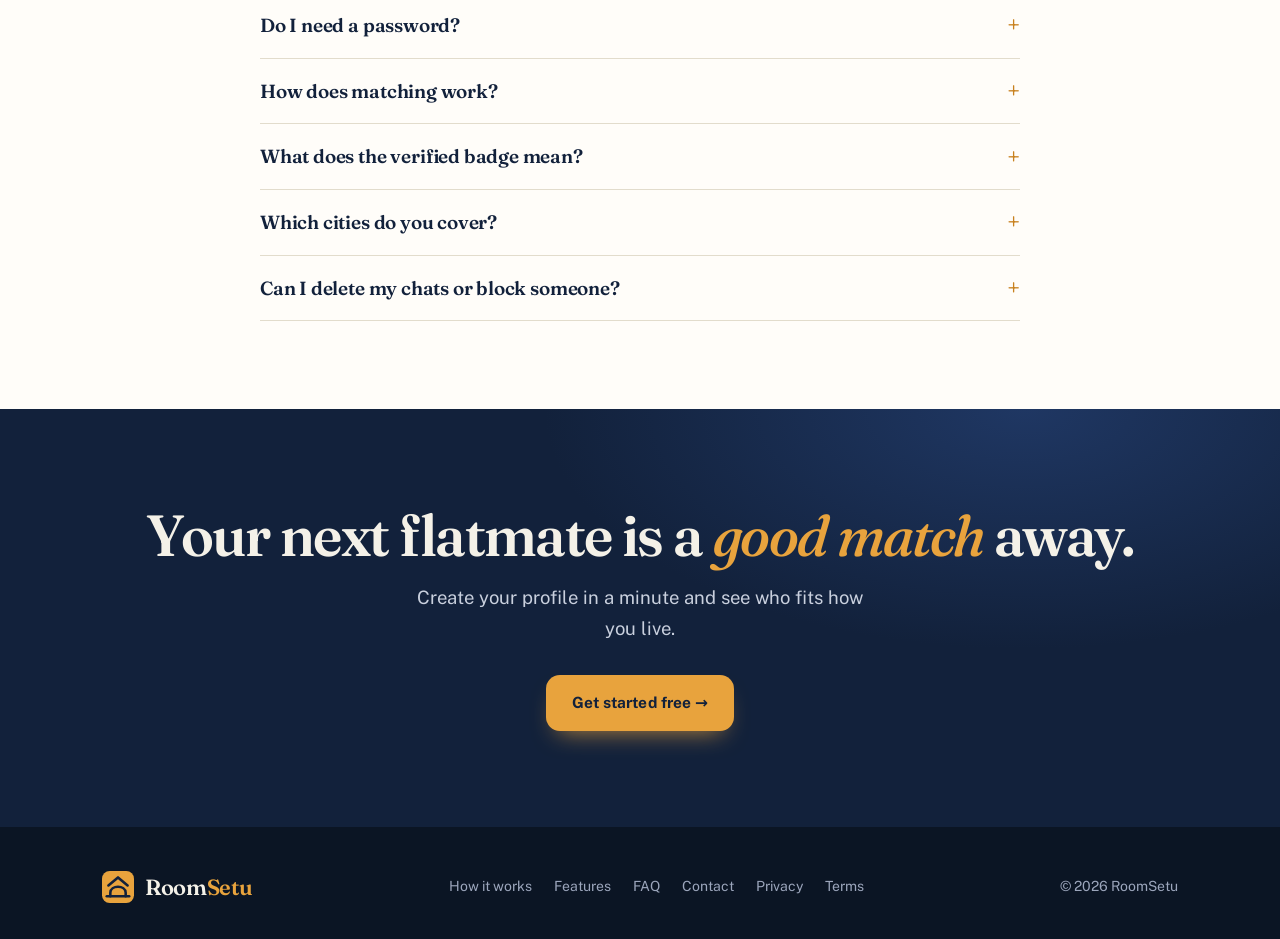
==== commit b94c2563: "fix landing pagee" ====
--- a/index.html
+++ b/index.html
@@ -9,6 +9,12 @@
 <meta property="og:title" content="RoomSetu — Find who you're moving in with">
 <meta property="og:description" content="Compatibility-based flatmate matching, verified listings and move-in tools for India.">
 <meta property="og:type" content="website">
+<meta property="og:image" content="https://YOUR-DOMAIN/logo/og-image.png">
+<meta name="twitter:card" content="summary_large_image">
+<meta name="twitter:image" content="https://YOUR-DOMAIN/logo/og-image.png">
+<link rel="icon" type="image/svg+xml" href="logo/favicon.svg">
+<link rel="icon" type="image/png" sizes="32x32" href="logo/favicon-32.png">
+<link rel="apple-touch-icon" href="logo/apple-touch-icon-180.png">
 <link rel="preconnect" href="https://fonts.googleapis.com">
 <link rel="preconnect" href="https://fonts.gstatic.com" crossorigin>
 <link href="https://fonts.googleapis.com/css2?family=Fraunces:ital,opsz,wght@0,9..144,500;0,9..144,600;0,9..144,700;1,9..144,500&family=Public+Sans:wght@400;500;600;700;800&family=IBM+Plex+Mono:wght@400;500&display=swap" rel="stylesheet">
@@ -17,10 +23,9 @@
   --ink:#12213B; --ink-soft:#33456B; --paper:#FFFDF9; --mist:#EEF1F6;
   --saffron:#E8A33D; --saffron-deep:#C8811F; --teal:#2F6F6B; --teal-soft:#E4EFEE;
   --coral:#E06B54; --line:#E2DCCC; --ease:cubic-bezier(.2,.8,.2,1);
-  /* >>> Change this to wherever your app lives <<< */
-}
+  }
 *{box-sizing:border-box;}
-html{scroll-behavior:smooth; -webkit-text-size-adjust:100%;}
+html{scroll-behavior:smooth; scroll-padding-top:76px; -webkit-text-size-adjust:100%;}
 body{margin:0; font-family:'Public Sans',system-ui,sans-serif; color:var(--ink); background:var(--paper); line-height:1.55; -webkit-font-smoothing:antialiased;}
 img,svg{max-width:100%; display:block;}
 a{color:inherit;}
@@ -183,7 +188,6 @@
 
 /* Responsive */
 @media(max-width:900px){
-  .nav-links a:not(.btn){display:none;}
   .hero{padding:44px 0 64px;}
   .hero .wrap{grid-template-columns:1fr; gap:44px; text-align:center;}
   .hero p.lede{margin-left:auto; margin-right:auto;}
@@ -205,22 +209,166 @@
   .sec-head{margin-bottom:34px;}
   footer .wrap{flex-direction:column; text-align:center;}
 }
+
+/* ---- v2 additions ---- */
+.nav{transition:box-shadow .25s;}
+.nav.scrolled{box-shadow:0 10px 30px -18px rgba(0,0,0,.7);}
+.nav-cta{display:flex; align-items:center; gap:10px;}
+.menu-btn{display:none; width:44px; height:44px; border-radius:12px; border:1px solid rgba(255,255,255,.22); background:transparent; cursor:pointer; flex-direction:column; align-items:center; justify-content:center; gap:5px; padding:0;}
+.menu-btn span{display:block; width:18px; height:2px; background:#F4F1E8; border-radius:2px; transition:transform .25s var(--ease), opacity .2s;}
+.menu-btn[aria-expanded="true"] span:nth-child(1){transform:translateY(7px) rotate(45deg);}
+.menu-btn[aria-expanded="true"] span:nth-child(2){opacity:0;}
+.menu-btn[aria-expanded="true"] span:nth-child(3){transform:translateY(-7px) rotate(-45deg);}
+
+@keyframes bobA{0%,100%{transform:rotate(2.5deg) translateY(0);}50%{transform:rotate(2.5deg) translateY(-9px);}}
+@keyframes bobB{0%,100%{transform:translateY(0);}50%{transform:translateY(-8px);}}
+@keyframes fa{0%,100%{transform:rotate(-4deg) translateY(0);}50%{transform:rotate(-4deg) translateY(-6px);}}
+@keyframes fb{0%,100%{transform:rotate(3deg) translateY(0);}50%{transform:rotate(3deg) translateY(6px);}}
+.mock{animation:bobA 7s ease-in-out infinite;}
+.float.a{animation:fa 5s ease-in-out infinite;}
+.float.b{animation:fb 6s ease-in-out infinite;}
+
+/* Demo */
+.demo{background:var(--mist);}
+.dgroup{margin-bottom:20px;}
+.dlabel{color:var(--ink-soft); margin-bottom:10px;}
+.dopts{display:flex; flex-wrap:wrap; gap:9px;}
+.dopts button{font-family:inherit; border:1.5px solid var(--line); background:#fff; color:var(--ink-soft); font-weight:600; font-size:14px; padding:11px 17px; border-radius:100px; cursor:pointer; transition:all .18s var(--ease); touch-action:manipulation; -webkit-user-select:none; user-select:none; -webkit-tap-highlight-color:transparent;}
+.dopts button:hover{border-color:var(--ink-soft); color:var(--ink);}
+.dopts button.on{background:var(--ink); border-color:var(--ink); color:#fff; box-shadow:0 8px 16px -8px rgba(18,33,59,.55);}
+.dcard{background:#fff; border:1px solid var(--line); border-radius:26px; padding:28px; box-shadow:0 26px 46px -30px rgba(18,33,59,.5); max-width:440px; margin:0 auto;}
+.dhead{display:flex; gap:13px; align-items:center; margin-bottom:22px;}
+.dhead b{display:block; font-size:16px;}
+.dhead small{color:var(--ink-soft); font-size:12.5px;}
+.dring{--p:88; width:150px; height:150px; border-radius:50%; margin:0 auto 26px; display:flex; align-items:center; justify-content:center; background:conic-gradient(var(--teal) calc(var(--p)*1%), var(--mist) 0); transition:background .5s var(--ease);}
+.dring>div{width:118px; height:118px; border-radius:50%; background:#fff; display:flex; flex-direction:column; align-items:center; justify-content:center;}
+.dring b{font-family:'Fraunces',serif; font-size:34px; line-height:1;}
+.dring small{font-size:12px; color:var(--teal); font-weight:700; margin-top:4px;}
+.drow{display:flex; align-items:center; gap:12px; margin-bottom:13px; font-size:13.5px; font-weight:600;}
+.drow span{width:92px; flex:0 0 auto;}
+.dbar{flex:1; height:9px; background:var(--mist); border-radius:6px; overflow:hidden;}
+.dbar i{display:block; height:100%; width:0; background:linear-gradient(90deg,var(--teal),#4a9d97); border-radius:6px; transition:width .5s var(--ease);}
+.drow em{font-style:normal; font-family:'IBM Plex Mono',monospace; font-size:12px; color:var(--ink-soft); width:40px; text-align:right;}
+
+/* Compare */
+.ctable{max-width:820px; margin:0 auto; background:#fff; border:1px solid var(--line); border-radius:24px; overflow:hidden; box-shadow:0 24px 44px -32px rgba(18,33,59,.4);}
+.crow{display:grid; grid-template-columns:1.2fr 1fr 1.2fr; border-bottom:1px solid var(--line); font-size:15px;}
+.crow:last-child{border-bottom:none;}
+.crow>div{padding:17px 20px; display:flex; align-items:center;}
+.crow>div:first-child{font-weight:600;}
+.chead{background:var(--mist); font-weight:700; font-size:13px; letter-spacing:.02em;}
+.crow .no{color:#8a91a3;}
+.crow .us{background:var(--teal-soft); color:var(--teal); font-weight:700;}
+.chead .us{background:var(--ink); color:#fff;}
+
+/* Sticky mobile CTA */
+.sticky-cta{display:none;}
+@media(max-width:900px){
+  .menu-btn{display:flex;}
+  .nav-links{position:absolute; top:100%; left:0; right:0; background:#12213B; display:none; flex-direction:column; align-items:stretch; gap:0; padding:6px 18px 18px; border-top:1px solid rgba(255,255,255,.08); box-shadow:0 24px 40px -20px rgba(0,0,0,.6);}
+  .nav-links.open{display:flex;}
+  .nav-links a{padding:15px 4px; font-size:16px; border-bottom:1px solid rgba(255,255,255,.08);}
+  .nav-links a:last-child{border-bottom:none;}
+}
+@media(max-width:700px){
+  .sticky-cta{display:flex; position:fixed; left:12px; right:12px; bottom:calc(12px + env(safe-area-inset-bottom)); z-index:60; align-items:center; justify-content:space-between; gap:12px; background:rgba(18,33,59,.96); backdrop-filter:blur(10px); -webkit-backdrop-filter:blur(10px); color:#F4F1E8; padding:10px 10px 10px 18px; border-radius:18px; box-shadow:0 18px 40px -12px rgba(0,0,0,.6); font-weight:700; font-size:14px; transform:translateY(140%); transition:transform .35s var(--ease);}
+  .sticky-cta.show{transform:none;}
+  .sticky-cta .btn{padding:12px 18px; font-size:14px; border-radius:12px;}
+  footer{padding-bottom:calc(96px + env(safe-area-inset-bottom));}
+}
+@media(max-width:520px){
+  .mock{animation-name:bobB;}
+  .nav .btn{padding:10px 14px; font-size:13.5px;}
+  .crow{font-size:13px; grid-template-columns:1.15fr .95fr 1.15fr;}
+  .crow>div{padding:13px 11px;}
+  .dcard{padding:22px;}
+  .drow span{width:84px;}
+}
+
+/* ---- Typography v3 ---- */
+.hero p.lede{font-size:clamp(17.5px,2.2vw,20.5px); line-height:1.7; font-weight:400; color:#C3CBDB; max-width:27em; letter-spacing:.002em;}
+.hero p.lede strong{color:#fff; font-weight:600; background:linear-gradient(transparent 72%, rgba(232,163,61,.3) 0); padding:0 .08em; border-radius:2px;}
+
+body{font-size:16.5px; line-height:1.65; font-feature-settings:"kern","liga"; text-rendering:optimizeLegibility;}
+h1,h2,h3{font-optical-sizing:auto; font-feature-settings:"kern","liga","ss01"; text-wrap:balance;}
+p,li,summary{text-wrap:pretty;}
+.hero h1{font-size:clamp(40px,6.2vw,68px); line-height:1.02; letter-spacing:-.03em; font-weight:600; margin-bottom:22px;}
+.hero h1 em{font-weight:500; letter-spacing:-.02em; background:linear-gradient(transparent 80%, rgba(232,163,61,.32) 0); padding:0 .06em;}
+.sec-head h2,.split h2{font-size:clamp(32px,4.8vw,50px); line-height:1.07; letter-spacing:-.025em; margin-bottom:16px;}
+.sec-head p,.split p,.final p{font-size:clamp(16.5px,1.9vw,18.5px); line-height:1.65;}
+.final h2{font-size:clamp(34px,5.4vw,58px); line-height:1.05; letter-spacing:-.028em;}
+.eyebrow{display:flex; align-items:center; gap:12px; font-size:11.5px; letter-spacing:.16em; font-weight:500; margin-bottom:16px;}
+.eyebrow::before{content:""; width:26px; height:2px; border-radius:2px; background:currentColor; opacity:.55; flex:0 0 auto;}
+.center .eyebrow{justify-content:center;}
+.hero .pill{letter-spacing:.14em;}
+.btn{font-size:15.5px; letter-spacing:.005em; font-weight:700;}
+.nav-links a{font-size:14.5px; font-weight:600; letter-spacing:.005em;}
+.logo{letter-spacing:-.015em;}
+.pcard h3,.step h3,.feat h3{font-size:21px; line-height:1.2; letter-spacing:-.015em;}
+.pcard p,.step p,.feat p{font-size:15.5px; line-height:1.65;}
+.pcard .n{letter-spacing:-.03em; font-weight:500;}
+.ticks li{font-size:16px; line-height:1.5; font-weight:600;}
+summary{font-family:'Fraunces',serif; font-weight:600; font-size:19px; letter-spacing:-.01em; line-height:1.3;}
+details p{font-size:16px; line-height:1.7; max-width:62ch;}
+.strip .wrap{letter-spacing:.01em;}
+.mono{font-feature-settings:"zero";}
+.pct,.dring b,.drow em,.trow span,.lm-rent{font-variant-numeric:tabular-nums;}
+.lm-rent,.dring b{letter-spacing:-.02em;}
+.crow{line-height:1.45;}
+.hero-note{font-size:13.5px; letter-spacing:.005em;}
+::selection{background:rgba(232,163,61,.4); color:var(--ink);}
+@media(max-width:520px){
+  body{font-size:16px;}
+  .hero h1{font-size:clamp(38px,11.2vw,46px);}
+  .sec-head h2,.split h2{font-size:clamp(30px,8.6vw,36px);}
+  .eyebrow::before{width:20px;}
+  summary{font-size:17.5px;}
+}
+
+/* ---- Logo ---- */
+.logo{gap:11px;}
+.logo-mark{width:36px; height:36px; flex:0 0 auto; display:block; filter:drop-shadow(0 6px 10px rgba(232,163,61,.28));}
+.logo span{line-height:1;}
+.logo b{color:var(--saffron); font-weight:inherit;}
+footer .logo-mark{width:32px; height:32px; filter:none;}
+
+/* ---- Illustrations ---- */
+.fimg{aspect-ratio:16/9; border-radius:16px; overflow:hidden; margin:-6px -6px 20px; background:var(--teal-soft);}
+.fimg svg{display:block; width:100%; height:100%;}
+.feat{padding:22px 22px 26px;}
+.feat h3,.feat p{padding:0 6px;}
+.lm-photo{display:block; padding:0; height:auto; aspect-ratio:8/5; background:var(--mist); position:relative; overflow:hidden;}
+.lm-photo::after{content:none;}
+.lm-track{display:flex; height:100%; overflow-x:auto; scroll-snap-type:x mandatory; scrollbar-width:none; -webkit-overflow-scrolling:touch; outline:none;}
+.lm-track::-webkit-scrollbar{display:none;}
+.lm-slide{flex:0 0 100%; scroll-snap-align:start; height:100%;}
+.lm-slide svg{display:block; width:100%; height:100%;}
+.lm-photo .live{position:absolute; left:14px; top:14px; background:rgba(255,255,255,.95); font-size:11px; font-weight:700; padding:5px 11px; border-radius:100px; color:var(--teal); box-shadow:0 6px 14px -6px rgba(18,33,59,.4);}
+.lm-cap{position:absolute; left:12px; bottom:12px; right:84px; background:rgba(18,33,59,.82); backdrop-filter:blur(6px); -webkit-backdrop-filter:blur(6px); color:#fff; font-size:12px; font-weight:600; padding:7px 12px; border-radius:100px; white-space:nowrap; overflow:hidden; text-overflow:ellipsis; width:fit-content; max-width:calc(100% - 96px);}
+.lm-dots{position:absolute; right:12px; bottom:18px; display:flex; gap:6px;}
+.lm-dots button{width:8px; height:8px; padding:0; border:none; border-radius:50%; background:rgba(255,255,255,.65); cursor:pointer; transition:all .25s var(--ease); box-shadow:0 1px 3px rgba(0,0,0,.25);}
+.lm-dots button.on{width:22px; border-radius:6px; background:#fff;}
+
 @media(prefers-reduced-motion:reduce){*{animation:none!important; transition:none!important; scroll-behavior:auto!important;} .rv{opacity:1; transform:none;}}
 </style>
 </head>
 <body>
 
-<header class="nav">
-  <div class="wrap">
-    <a class="logo" href="#top"><i></i>RoomSetu</a>
-    <nav class="nav-links">
+<header class="nav" id="nav">
+  <div class="wrap">
+    <a class="logo" href="#top" aria-label="RoomSetu home"><svg class="logo-mark" viewBox="0 0 100 100" aria-hidden="true"><rect width="100" height="100" rx="24" fill="#E8A33D"/><path d="M20 45 L50 20 L80 45" fill="none" stroke="#12213B" stroke-width="8" stroke-linecap="round" stroke-linejoin="round"/><path d="M26 79 V68 C26 43 74 43 74 68 V79" fill="none" stroke="#12213B" stroke-width="8" stroke-linecap="round" stroke-linejoin="round"/><path d="M15 79 H85" fill="none" stroke="#12213B" stroke-width="8" stroke-linecap="round"/></svg><span>Room<b>Setu</b></span></a>
+    <nav class="nav-links" id="nav-links" aria-label="Main">
       <a href="#how">How it works</a>
+      <a href="#demo">Try a match</a>
       <a href="#features">Features</a>
       <a href="#trust">Trust</a>
       <a href="#hosts">For hosts</a>
       <a href="#faq">FAQ</a>
-      <a class="btn btn-saffron" href="app/">Open the app</a>
     </nav>
+    <div class="nav-cta">
+      <a class="btn btn-saffron" href="https://roomsetu-w8iu.onrender.com">Get started</a>
+      <button class="menu-btn" id="menu-btn" aria-label="Open menu" aria-expanded="false" aria-controls="nav-links"><span></span><span></span><span></span></button>
+    </div>
   </div>
 </header>
 
@@ -232,9 +380,9 @@
     <div>
       <span class="pill mono">Flatmate matching · India</span>
       <h1>Find out who you're <em>moving in</em> with.</h1>
-      <p class="lede">RoomSetu matches you with flatmates on how you actually live: sleep, food, cleanliness, budget. See trust signals and chat before you commit to a room.</p>
+      <p class="lede">Match with people who <strong>live the way you do</strong>: same sleep schedule, food habits and cleanliness, all within your budget. Check trust badges and chat first, so you can <strong>move&nbsp;in with confidence</strong>.</p>
       <div class="cta-row">
-        <a class="btn btn-saffron" href="app/">Find my flatmate →</a>
+        <a class="btn btn-saffron" href="https://roomsetu-w8iu.onrender.com">Find my flatmate →</a>
         <a class="btn btn-ghost" href="#hosts">I have a room to list</a>
       </div>
       <div class="hero-note"><span>Sign up with your phone number</span><span>No passwords</span><span>Free to start</span></div>
@@ -273,7 +421,7 @@
     <span>Lifestyle-based matching</span>
     <span>Verified profiles</span>
     <span>Map-pinned listings</span>
-    <span>In-app chat</span>
+    <span>Private chat</span>
     <span>Household tools</span>
   </div>
 </div>
@@ -289,7 +437,7 @@
     <div class="cards3">
       <div class="pcard rv"><div class="n">01</div><h3>Strangers with no context</h3><p>Brokers and group chats tell you the rent, not whether you'll get along.</p></div>
       <div class="pcard rv"><div class="n">02</div><h3>Listings you can't trust</h3><p>Fake photos, wrong locations and rooms that were rented weeks ago.</p></div>
-      <div class="pcard rv"><div class="n">03</div><h3>Awkward move-in chaos</h3><p>Who pays for what? Who buys the gas cylinder? It starts in week one.</p></div>
+      <div class="pcard rv"><div class="n">03</div><h3>Awkward move&#8209;in chaos</h3><p>Who pays for what? Who buys the gas cylinder? It starts in week one.</p></div>
     </div>
   </div>
 </section>
@@ -299,7 +447,7 @@
   <div class="wrap">
     <div class="sec-head rv">
       <span class="eyebrow mono">How it works</span>
-      <h2>From sign-up to move-in, in four steps.</h2>
+      <h2>From sign&#8209;up to move&#8209;in, in four steps.</h2>
     </div>
     <div class="steps">
       <div class="step rv"><h3>Sign in with your number</h3><p>A one-time code on your phone. No passwords to remember.</p></div>
@@ -310,21 +458,69 @@
   </div>
 </section>
 
+<!-- DEMO -->
+<section class="demo" id="demo">
+  <div class="wrap split">
+    <div class="rv">
+      <span class="eyebrow mono">Try it</span>
+      <h2>See how a match gets scored.</h2>
+      <p>Pick how you live and watch your compatibility with Ananya change. This is a simplified preview, and real scores use your full profile.</p>
+      <div class="dgroup"><div class="dlabel mono">Sleep schedule</div>
+        <div class="dopts" data-k="sleep"><button type="button" data-v="0">Before 11pm</button><button type="button" data-v="1" class="on">11pm–1am</button><button type="button" data-v="2">After 1am</button></div></div>
+      <div class="dgroup"><div class="dlabel mono">Food preference</div>
+        <div class="dopts" data-k="food"><button type="button" data-v="0" class="on">Vegetarian</button><button type="button" data-v="1">Eggetarian</button><button type="button" data-v="2">Non-vegetarian</button></div></div>
+      <div class="dgroup"><div class="dlabel mono">Cleanliness</div>
+        <div class="dopts" data-k="clean"><button type="button" data-v="0">Relaxed</button><button type="button" data-v="1" class="on">Tidy weekly</button><button type="button" data-v="2">Very particular</button></div></div>
+    </div>
+    <div class="rv">
+      <div class="dcard" aria-live="polite">
+        <div class="dhead">
+          <div class="av" style="background:#2F6F6B">A</div>
+          <div><b>Ananya</b><small>Before 11pm · Vegetarian · Tidy weekly</small></div>
+        </div>
+        <div class="dring" id="dring" style="--p:88"><div><b id="dscore">88%</b><small id="dverdict">Great match</small></div></div>
+        <div class="drow"><span>Sleep</span><div class="dbar"><i id="b-sleep"></i></div><em id="t-sleep">65%</em></div>
+        <div class="drow"><span>Food</span><div class="dbar"><i id="b-food"></i></div><em id="t-food">100%</em></div>
+        <div class="drow"><span>Cleanliness</span><div class="dbar"><i id="b-clean"></i></div><em id="t-clean">100%</em></div>
+      </div>
+    </div>
+  </div>
+</section>
+
 <!-- FEATURES -->
 <section class="features" id="features">
   <div class="wrap">
     <div class="sec-head rv">
       <span class="eyebrow mono">What's inside</span>
-      <h2>Everything for a good flat, in one app.</h2>
-      <p>Matching, listings, messaging and household tools are connected, so you don't juggle five apps.</p>
+      <h2>Everything for a good flat, in one place.</h2>
+      <p>Matching, listings, messaging and household tools are connected, so you don't have to juggle five different sites.</p>
     </div>
     <div class="fgrid">
-      <div class="feat rv"><div class="ico">🎯</div><h3>Compatibility score</h3><p>Matches are ranked on sleep, work-from-home, food preference and cleanliness, with a clear breakdown for each.</p></div>
-      <div class="feat rv"><div class="ico">🏠</div><h3>Rooms &amp; PGs</h3><p>Browse flat shares and PGs with photos, features like Wi-Fi, AC and meals, and filters for rent and distance.</p></div>
-      <div class="feat rv"><div class="ico">📍</div><h3>Map-pinned locations</h3><p>Hosts pin the exact building, so you can search by how far a room is from your office or college.</p></div>
-      <div class="feat rv"><div class="ico">💬</div><h3>Built-in chat</h3><p>Message matches and hosts in the app. No need to share your number before you're comfortable.</p></div>
-      <div class="feat rv"><div class="ico">🧾</div><h3>Household tools</h3><p>Shared move-in checklist and an expense balance between flatmates, so money stays simple.</p></div>
-      <div class="feat rv"><div class="ico">🚫</div><h3>Block &amp; stay safe</h3><p>Block anyone, delete chats on your side, and report listings that look wrong.</p></div>
+      <div class="feat rv"><div class="fimg"><svg viewBox="0 0 320 180" preserveAspectRatio="xMidYMid slice" xmlns="http://www.w3.org/2000/svg" aria-hidden="true" focusable="false"><rect width="320" height="180" fill="#E4EFEE"/><rect x="51.0" y="90.0" width="54.0" height="64.0" rx="22.0" fill="#12213B"/><ellipse cx="78" cy="67.0" rx="19.0" ry="18.0" fill="#2B2B3A"/><ellipse cx="78" cy="72.0" rx="15.5" ry="16.0" fill="#F2C9A0"/><circle cx="72.0" cy="72.0" r="1.9" fill="#12213B"/><circle cx="84.0" cy="72.0" r="1.9" fill="#12213B"/><path d="M73.0 79.0 Q78 84.0 83.0 79.0" fill="none" stroke="#12213B" stroke-width="1.6" stroke-linecap="round"/><rect x="224.0" y="66.0" width="36.0" height="36.0" rx="14.0" fill="#2B2B3A"/><rect x="215.0" y="90.0" width="54.0" height="64.0" rx="22.0" fill="#E06B54"/><ellipse cx="242" cy="67.0" rx="19.0" ry="18.0" fill="#2B2B3A"/><ellipse cx="242" cy="72.0" rx="15.5" ry="16.0" fill="#8D5A3B"/><circle cx="236.0" cy="72.0" r="1.9" fill="#12213B"/><circle cx="248.0" cy="72.0" r="1.9" fill="#12213B"/><path d="M237.0 79.0 Q242 84.0 247.0 79.0" fill="none" stroke="#12213B" stroke-width="1.6" stroke-linecap="round"/><path d="M104 96 Q160 70 216 96" fill="none" stroke="#E8A33D" stroke-width="3" stroke-dasharray="2 7" stroke-linecap="round"/><circle cx="160" cy="84" r="34" fill="#fff"/><circle cx="160" cy="84" r="27" fill="none" stroke="#EEF1F6" stroke-width="7"/><circle cx="160" cy="84" r="27" fill="none" stroke="#2F6F6B" stroke-width="7" stroke-linecap="round" stroke-dasharray="156 170" transform="rotate(-90 160 84)"/><text x="160" y="90" text-anchor="middle" font-family="Fraunces,serif" font-weight="700" font-size="19" fill="#12213B">92%</text><rect x="110" y="146" width="100" height="5" rx="2.5" fill="#fff"/><rect x="110" y="146" width="70" height="5" rx="2.5" fill="#2F6F6B"/><rect x="110" y="155" width="100" height="5" rx="2.5" fill="#fff"/><rect x="110" y="155" width="90" height="5" rx="2.5" fill="#2F6F6B"/><rect x="110" y="164" width="100" height="5" rx="2.5" fill="#fff"/><rect x="110" y="164" width="52" height="5" rx="2.5" fill="#E8A33D"/></svg></div><h3>Compatibility score</h3><p>Matches are ranked on sleep, work-from-home, food preference and cleanliness, with a clear breakdown for each.</p></div>
+      <div class="feat rv"><div class="fimg"><svg viewBox="0 0 320 180" preserveAspectRatio="xMidYMid slice" xmlns="http://www.w3.org/2000/svg" aria-hidden="true" focusable="false"><rect width="320" height="180" fill="#FFF3DF"/><rect y="150" width="320" height="30" fill="#E8D9B8"/><rect x="96" y="22" width="128" height="132" rx="6" fill="#12213B"/><rect x="88" y="18" width="144" height="10" rx="4" fill="#33456B"/><rect x="110" y="40" width="24" height="20" rx="3" fill="#E8A33D"/><rect x="146" y="40" width="24" height="20" rx="3" fill="#46598a"/><rect x="182" y="40" width="24" height="20" rx="3" fill="#E8A33D"/><rect x="110" y="70" width="24" height="20" rx="3" fill="#46598a"/><rect x="146" y="70" width="24" height="20" rx="3" fill="#E8A33D"/><rect x="182" y="70" width="24" height="20" rx="3" fill="#46598a"/><rect x="110" y="100" width="24" height="20" rx="3" fill="#E8A33D"/><rect x="146" y="100" width="24" height="20" rx="3" fill="#46598a"/><rect x="182" y="100" width="24" height="20" rx="3" fill="#E8A33D"/><rect x="148" y="124" width="24" height="30" rx="4" fill="#2F6F6B"/><circle cx="166" cy="140" r="2" fill="#E8A33D"/><rect x="232" y="64" width="2" height="30" fill="#33456B"/><rect x="232" y="64" width="62" height="34" rx="6" fill="#fff"/><text x="263" y="86" text-anchor="middle" font-family="Public Sans,sans-serif" font-weight="800" font-size="13" fill="#2F6F6B">₹12k</text><rect x="30" y="112" width="22" height="42" rx="4" fill="#E06B54"/><ellipse cx="41" cy="100" rx="14" ry="20" fill="#2F6F6B"/></svg></div><h3>Rooms &amp; PGs</h3><p>Browse flat shares and PGs with photos, features like Wi-Fi, AC and meals, and filters for rent and distance.</p></div>
+      <div class="feat rv"><div class="fimg"><svg viewBox="0 0 320 180" preserveAspectRatio="xMidYMid slice" xmlns="http://www.w3.org/2000/svg" aria-hidden="true" focusable="false"><rect width="320" height="180" fill="#E4EFEE"/><rect x="196" y="18" width="92" height="56" rx="10" fill="#CFE6D2"/><path d="M0 120 q70 -30 140 -4 t180 -22 V180 H0 Z" fill="#BFE0F0" opacity=".7"/><g stroke="#fff" stroke-linecap="round" fill="none"><path d="M-10 60 L330 90" stroke-width="12"/><path d="M110 -10 L150 190" stroke-width="12"/><path d="M250 -10 L214 190" stroke-width="8"/></g><path d="M72 118 Q130 108 138 84 T214 58" fill="none" stroke="#C8811F" stroke-width="4" stroke-dasharray="1 8" stroke-linecap="round"/><g transform="translate(214 58)"><path d="M0 -4 C-16 -26 -22 -34 -22 -42 a22 22 0 1 1 44 0 C22 -34 16 -26 0 -4 Z" fill="#E8A33D"/><circle cx="0" cy="-42" r="8" fill="#fff"/></g><g transform="translate(72 118)"><rect x="-12" y="-30" width="24" height="30" rx="4" fill="#12213B"/><rect x="-7" y="-25" width="5" height="5" fill="#E8A33D"/><rect x="2" y="-25" width="5" height="5" fill="#E8A33D"/><rect x="-7" y="-16" width="5" height="5" fill="#E8A33D"/><rect x="2" y="-16" width="5" height="5" fill="#46598a"/></g><rect x="16" y="140" width="92" height="26" rx="13" fill="#fff"/><text x="62" y="158" text-anchor="middle" font-family="Public Sans,sans-serif" font-weight="700" font-size="11.5" fill="#2F6F6B">1.2 km away</text></svg></div><h3>Map-pinned locations</h3><p>Hosts pin the exact building, so you can search by how far a room is from your office or college.</p></div>
+      <div class="feat rv"><div class="fimg"><svg viewBox="0 0 320 180" preserveAspectRatio="xMidYMid slice" xmlns="http://www.w3.org/2000/svg" aria-hidden="true" focusable="false"><rect width="320" height="180" fill="#EEF1F6"/><circle cx="38" cy="50" r="16" fill="#F2C9A0"/><ellipse cx="38" cy="45" rx="17" ry="13" fill="#2B2B3A"/><ellipse cx="38" cy="52" rx="13" ry="13" fill="#F2C9A0"/><rect x="64" y="28" width="150" height="46" rx="16" fill="#fff"/><rect x="78" y="42" width="100" height="6" rx="3" fill="#D5DBE6"/><rect x="78" y="55" width="62" height="6" rx="3" fill="#D5DBE6"/><rect x="102" y="88" width="152" height="40" rx="16" fill="#12213B"/><rect x="116" y="101" width="96" height="6" rx="3" fill="#46598a"/><rect x="116" y="112" width="54" height="6" rx="3" fill="#46598a"/><circle cx="284" cy="108" r="16" fill="#8D5A3B"/><ellipse cx="284" cy="102" rx="18" ry="15" fill="#2B2B3A"/><ellipse cx="284" cy="110" rx="13" ry="13" fill="#8D5A3B"/><rect x="64" y="140" width="100" height="26" rx="13" fill="#fff"/><circle cx="84" cy="153" r="3.5" fill="#E8A33D"/><circle cx="96" cy="153" r="3.5" fill="#E8A33D" opacity=".7"/><circle cx="108" cy="153" r="3.5" fill="#E8A33D" opacity=".4"/><circle cx="38" cy="153" r="14" fill="#2F6F6B"/><path d="M31 153 l5 5 l9 -10" fill="none" stroke="#fff" stroke-width="3" stroke-linecap="round" stroke-linejoin="round"/></svg></div><h3>Built-in chat</h3><p>Message matches and hosts right on RoomSetu. No need to share your phone number until you're comfortable.</p></div>
+      <div class="feat rv"><div class="fimg"><svg viewBox="0 0 320 180" preserveAspectRatio="xMidYMid slice" xmlns="http://www.w3.org/2000/svg" aria-hidden="true" focusable="false"><rect width="320" height="180" fill="#FFF3DF"/><rect x="60" y="22" width="200" height="140" rx="14" fill="#fff"/><text x="80" y="48" font-family="Fraunces,serif" font-weight="700" font-size="14" fill="#12213B">Move-in list</text><rect x="80" y="62" width="16" height="16" rx="5" fill="#2F6F6B" stroke="#2F6F6B" stroke-width="2"/><path d="M84 70 l4 4 l6 -8" fill="none" stroke="#fff" stroke-width="2.4" stroke-linecap="round" stroke-linejoin="round"/><rect x="106" y="67" width="110" height="6" rx="3" fill="#B9C2D4"/><rect x="80" y="86" width="16" height="16" rx="5" fill="#2F6F6B" stroke="#2F6F6B" stroke-width="2"/><path d="M84 94 l4 4 l6 -8" fill="none" stroke="#fff" stroke-width="2.4" stroke-linecap="round" stroke-linejoin="round"/><rect x="106" y="91" width="84" height="6" rx="3" fill="#B9C2D4"/><rect x="80" y="110" width="16" height="16" rx="5" fill="#fff" stroke="#D5DBE6" stroke-width="2"/><rect x="106" y="115" width="96" height="6" rx="3" fill="#D5DBE6"/><rect x="80" y="138" width="160" height="10" rx="5" fill="#EEF1F6"/><rect x="80" y="138" width="84" height="10" rx="5" fill="#E8A33D"/><rect x="164" y="138" width="76" height="10" rx="5" fill="#2F6F6B"/><circle cx="262" cy="144" r="22" fill="#E8A33D"/><text x="262" y="152" text-anchor="middle" font-family="Public Sans,sans-serif" font-weight="800" font-size="22" fill="#12213B">₹</text></svg></div><h3>Household tools</h3><p>Shared move-in checklist and an expense balance between flatmates, so money stays simple.</p></div>
+      <div class="feat rv"><div class="fimg"><svg viewBox="0 0 320 180" preserveAspectRatio="xMidYMid slice" xmlns="http://www.w3.org/2000/svg" aria-hidden="true" focusable="false"><rect width="320" height="180" fill="#E4EFEE"/><path d="M160 22 L216 42 V86 C216 120 192 144 160 158 C128 144 104 120 104 86 V42 Z" fill="#2F6F6B"/><path d="M160 34 L205 50 V86 C205 112 186 133 160 146 Z" fill="#3C8580"/><path d="M136 90 l16 16 l32 -36" fill="none" stroke="#fff" stroke-width="10" stroke-linecap="round" stroke-linejoin="round"/><g><circle cx="60" cy="60" r="24" fill="#fff"/><rect x="50" y="46" width="20" height="28" rx="5" fill="#12213B"/><circle cx="60" cy="68" r="2" fill="#E8A33D"/><circle cx="76" cy="44" r="9" fill="#E8A33D"/><path d="M72 44 l3 3 l5 -6" fill="none" stroke="#12213B" stroke-width="2.2" stroke-linecap="round" stroke-linejoin="round"/></g><g><circle cx="262" cy="118" r="24" fill="#fff"/><rect x="250" y="109" width="24" height="18" rx="3" fill="#E8A33D"/><path d="M250 112 l12 8 l12 -8" fill="none" stroke="#12213B" stroke-width="2.2" stroke-linecap="round" stroke-linejoin="round"/><circle cx="276" cy="100" r="9" fill="#2F6F6B"/><path d="M272 100 l3 3 l5 -6" fill="none" stroke="#fff" stroke-width="2.2" stroke-linecap="round" stroke-linejoin="round"/></g></svg></div><h3>Block &amp; stay safe</h3><p>Block anyone, delete chats on your side, and report listings that look wrong.</p></div>
+    </div>
+  </div>
+</section>
+
+<!-- COMPARE -->
+<section class="compare">
+  <div class="wrap">
+    <div class="sec-head center rv" style="text-align:center;">
+      <span class="eyebrow mono">Why RoomSetu</span>
+      <h2>Better than group chats and brokers.</h2>
+    </div>
+    <div class="ctable rv" role="table" aria-label="Comparison">
+      <div class="crow chead" role="row"><div role="columnheader"></div><div role="columnheader">Groups &amp; brokers</div><div role="columnheader" class="us">RoomSetu</div></div>
+      <div class="crow" role="row"><div role="cell">Matched on lifestyle</div><div role="cell" class="no">Rarely</div><div role="cell" class="us yes">✓ Compatibility score</div></div>
+      <div class="crow" role="row"><div role="cell">Verified people</div><div role="cell" class="no">Not usually</div><div role="cell" class="us yes">✓ Phone + email badge</div></div>
+      <div class="crow" role="row"><div role="cell">Exact location</div><div role="cell" class="no">Often vague</div><div role="cell" class="us yes">✓ Map pin</div></div>
+      <div class="crow" role="row"><div role="cell">Chat before sharing your number</div><div role="cell" class="no">No</div><div role="cell" class="us yes">✓ Private chat</div></div>
+      <div class="crow" role="row"><div role="cell">Checklist &amp; shared expenses</div><div role="cell" class="no">Separate apps</div><div role="cell" class="us yes">✓ Household tools</div></div>
+      <div class="crow" role="row"><div role="cell">Rooms already taken</div><div role="cell" class="no">Old posts stay up</div><div role="cell" class="us yes">✓ Marked as rented</div></div>
     </div>
   </div>
 </section>
@@ -342,7 +538,7 @@
         <li>Public profiles with reviews from past flatmates</li>
         <li>Listings are reviewed and can be flagged or removed</li>
       </ul>
-      <a class="btn btn-dark" href="app/">Create a trusted profile →</a>
+      <a class="btn btn-dark" href="https://roomsetu-w8iu.onrender.com">Create a trusted profile →</a>
     </div>
     <div class="split-media rv">
       <div class="trustbox">
@@ -363,7 +559,7 @@
   <div class="wrap split reverse">
     <div class="split-media rv">
       <div class="listing-mock">
-        <div class="lm-photo"><span>● Live</span></div>
+        <div class="lm-photo"><div class="lm-track" id="lm-track" tabindex="0" aria-label="Room photos, swipe to see more"><div class="lm-slide" data-cap="Furnished room · AC · Wi-Fi"><svg viewBox="0 0 400 250" preserveAspectRatio="xMidYMid slice" xmlns="http://www.w3.org/2000/svg" aria-hidden="true" focusable="false"><rect width="400" height="250" fill="#E4EFEE"/><rect y="188" width="400" height="62" fill="#D9C7A8"/><rect y="184" width="400" height="6" fill="#fff"/><rect x="40" y="34" width="112" height="98" rx="6" fill="#fff"/><rect x="48" y="42" width="96" height="82" fill="#BFE0F0"/><circle cx="112" cy="68" r="14" fill="#E8A33D"/><ellipse cx="78" cy="86" rx="20" ry="8" fill="#fff"/><ellipse cx="92" cy="82" rx="14" ry="8" fill="#fff"/><rect x="95" y="42" width="2.5" height="82" fill="#fff"/><rect x="48" y="82" width="96" height="2.5" fill="#fff"/><rect x="30" y="28" width="24" height="112" rx="8" fill="#F3C77A"/><rect x="138" y="28" width="24" height="112" rx="8" fill="#F3C77A"/><rect x="200" y="22" width="124" height="36" rx="10" fill="#fff"/><rect x="210" y="44" width="104" height="3" rx="1.5" fill="#D5DBE6"/><circle cx="308" cy="33" r="3" fill="#E8A33D"/><rect x="212" y="30" width="30" height="5" rx="2.5" fill="#EEF1F6"/><path d="M214 66 q8 10 0 20 M240 66 q8 10 0 20 M266 66 q8 10 0 20 M292 66 q8 10 0 20" fill="none" stroke="#BFE0F0" stroke-width="3" stroke-linecap="round"/><g fill="none" stroke="#2F6F6B" stroke-width="4" stroke-linecap="round"><path d="M342 48 q22 -20 44 0"/><path d="M349 57 q15 -13 30 0"/><path d="M356 66 q8 -7 16 0"/></g><circle cx="364" cy="75" r="3.2" fill="#2F6F6B"/><rect x="188" y="104" width="196" height="88" rx="12" fill="#33456B"/><rect x="178" y="152" width="214" height="44" rx="10" fill="#12213B"/><rect x="178" y="150" width="214" height="32" rx="10" fill="#2F6F6B"/><rect x="178" y="150" width="214" height="9" rx="4" fill="#E8A33D"/><rect x="196" y="126" width="72" height="30" rx="14" fill="#fff"/><rect x="278" y="126" width="72" height="30" rx="14" fill="#FDF3DE"/><rect x="188" y="192" width="10" height="10" fill="#8B5E3C"/><rect x="372" y="192" width="10" height="10" fill="#8B5E3C"/><rect x="146" y="158" width="30" height="36" rx="4" fill="#8B5E3C"/><rect x="152" y="170" width="18" height="3" rx="1.5" fill="#6d4829"/><rect x="159" y="138" width="3" height="20" fill="#12213B"/><path d="M148 140 L173 140 L168 120 L153 120 Z" fill="#E8A33D"/><path d="M158 144 q4 24 -2 40 M166 144 q-4 24 2 40" fill="none" stroke="#F3C77A" stroke-width="0" /><rect x="232" y="76" width="58" height="42" rx="4" fill="#fff"/><path d="M238 112 L254 90 L264 102 L272 94 L284 112 Z" fill="#2F6F6B"/><circle cx="272" cy="86" r="5" fill="#E8A33D"/><rect x="14" y="162" width="30" height="30" rx="5" fill="#E06B54"/><ellipse cx="22" cy="150" rx="8" ry="16" fill="#2F6F6B" transform="rotate(-22 22 150)"/><ellipse cx="36" cy="148" rx="8" ry="17" fill="#3C8580" transform="rotate(20 36 148)"/><ellipse cx="29" cy="144" rx="7" ry="17" fill="#2F6F6B"/><ellipse cx="250" cy="226" rx="130" ry="12" fill="#E8A33D" opacity=".28"/></svg></div><div class="lm-slide" data-cap="Shared living room, meet your flatmates"><svg viewBox="0 0 400 250" preserveAspectRatio="xMidYMid slice" xmlns="http://www.w3.org/2000/svg" aria-hidden="true" focusable="false"><rect width="400" height="250" fill="#EEF1F6"/><rect y="190" width="400" height="60" fill="#E2D6BD"/><rect y="186" width="400" height="6" fill="#fff"/><rect x="28" y="72" width="124" height="6" rx="3" fill="#8B5E3C"/><rect x="36" y="42" width="9" height="30" rx="1.5" fill="#2F6F6B"/><rect x="48" y="48" width="9" height="24" rx="1.5" fill="#E8A33D"/><rect x="58" y="38" width="9" height="34" rx="1.5" fill="#E06B54"/><rect x="70" y="46" width="9" height="26" rx="1.5" fill="#33456B"/><rect x="108" y="54" width="22" height="18" rx="4" fill="#E06B54"/><ellipse cx="119" cy="46" rx="6" ry="12" fill="#2F6F6B"/><ellipse cx="112" cy="49" rx="5" ry="9" fill="#3C8580" transform="rotate(-24 112 49)"/><ellipse cx="127" cy="49" rx="5" ry="9" fill="#3C8580" transform="rotate(24 127 49)"/><rect x="262" y="44" width="84" height="58" rx="5" fill="#fff"/><circle cx="292" cy="66" r="12" fill="#E8A33D"/><path d="M270 92 q16 -20 32 -2 q14 -16 34 2 Z" fill="#2F6F6B"/><rect x="199" y="0" width="2" height="36" fill="#12213B"/><path d="M180 58 q20 -34 40 0 Z" fill="#E8A33D"/><ellipse cx="200" cy="58" rx="20" ry="3" fill="#F3C77A"/><rect x="66" y="112" width="268" height="86" rx="24" fill="#2F6F6B"/><rect x="129.7" y="125.0" width="56.7" height="67.2" rx="23.1" fill="#12213B"/><ellipse cx="158" cy="100.8" rx="19.9" ry="18.9" fill="#2B2B3A"/><ellipse cx="158" cy="106.1" rx="16.3" ry="16.8" fill="#F2C9A0"/><circle cx="151.7" cy="106.1" r="2.0" fill="#12213B"/><circle cx="164.3" cy="106.1" r="2.0" fill="#12213B"/><path d="M152.8 113.5 Q158 118.7 163.2 113.5" fill="none" stroke="#12213B" stroke-width="1.7" stroke-linecap="round"/><rect x="227.1" y="99.8" width="37.8" height="37.8" rx="14.7" fill="#5A3A24"/><rect x="217.7" y="125.0" width="56.7" height="67.2" rx="23.1" fill="#E06B54"/><ellipse cx="246" cy="100.8" rx="19.9" ry="18.9" fill="#5A3A24"/><ellipse cx="246" cy="106.1" rx="16.3" ry="16.8" fill="#C68A5E"/><circle cx="239.7" cy="106.1" r="2.0" fill="#12213B"/><circle cx="252.3" cy="106.1" r="2.0" fill="#12213B"/><path d="M240.8 113.5 Q246 118.7 251.2 113.5" fill="none" stroke="#12213B" stroke-width="1.7" stroke-linecap="round"/><rect x="58" y="152" width="284" height="48" rx="18" fill="#3C8580"/><rect x="46" y="128" width="40" height="72" rx="18" fill="#2F6F6B"/><rect x="314" y="128" width="40" height="72" rx="18" fill="#2F6F6B"/><rect x="104" y="140" width="40" height="40" rx="10" fill="#E8A33D" transform="rotate(-8 124 160)"/><rect x="262" y="140" width="40" height="40" rx="10" fill="#fff" transform="rotate(8 282 160)"/><rect x="76" y="198" width="8" height="10" fill="#8B5E3C"/><rect x="316" y="198" width="8" height="10" fill="#8B5E3C"/><path d="M200 98 c-7 -9 -20 0 -10 10 l10 9 l10 -9 c10 -10 -3 -19 -10 -10 Z" fill="#E8A33D"/><rect x="268" y="54" width="0" height="0"/><rect x="146" y="214" width="108" height="12" rx="6" fill="#8B5E3C"/><rect x="156" y="224" width="6" height="14" fill="#6d4829"/><rect x="238" y="224" width="6" height="14" fill="#6d4829"/><rect x="166" y="202" width="16" height="12" rx="3" fill="#fff"/><rect x="214" y="202" width="16" height="12" rx="3" fill="#E8A33D"/><path d="M172 200 q-3 -6 0 -10 M222 200 q-3 -6 0 -10" fill="none" stroke="#B9C2D4" stroke-width="2" stroke-linecap="round"/><rect x="352" y="168" width="30" height="34" rx="5" fill="#2F6F6B"/><ellipse cx="360" cy="150" rx="8" ry="20" fill="#3C8580" transform="rotate(-18 360 150)"/><ellipse cx="376" cy="148" rx="8" ry="22" fill="#2F6F6B" transform="rotate(18 376 148)"/><ellipse cx="367" cy="140" rx="7" ry="22" fill="#4a9d97"/></svg></div><div class="lm-slide" data-cap="Kitchen · Fridge · Washing machine"><svg viewBox="0 0 400 250" preserveAspectRatio="xMidYMid slice" xmlns="http://www.w3.org/2000/svg" aria-hidden="true" focusable="false"><rect width="400" height="250" fill="#FFF3DF"/><rect y="190" width="400" height="60" fill="#D9C7A8"/><rect y="186" width="400" height="6" fill="#fff"/><rect x="26" y="34" width="204" height="58" rx="8" fill="#2F6F6B"/><rect x="127" y="34" width="2" height="58" fill="#245552"/><rect x="112" y="64" width="9" height="3" rx="1.5" fill="#E8A33D"/><rect x="135" y="64" width="9" height="3" rx="1.5" fill="#E8A33D"/><rect x="40" y="104" width="176" height="3" rx="1.5" fill="#33456B"/><rect x="58" y="107" width="3" height="20" fill="#E8A33D"/><ellipse cx="59.5" cy="131" rx="6" ry="8" fill="#E8A33D"/><rect x="92" y="107" width="3" height="20" fill="#E06B54"/><ellipse cx="93.5" cy="131" rx="6" ry="8" fill="#E06B54"/><rect x="170" y="107" width="3" height="20" fill="#33456B"/><ellipse cx="171.5" cy="131" rx="6" ry="8" fill="#33456B"/><rect x="22" y="146" width="212" height="10" rx="3" fill="#EEF1F6"/><rect x="26" y="156" width="204" height="34" fill="#12213B"/><rect x="127" y="156" width="2" height="34" fill="#0B1524"/><rect x="108" y="168" width="14" height="3" rx="1.5" fill="#E8A33D"/><rect x="134" y="168" width="14" height="3" rx="1.5" fill="#E8A33D"/><rect x="64" y="122" width="56" height="26" rx="6" fill="#C8811F"/><rect x="60" y="118" width="64" height="7" rx="3.5" fill="#E8A33D"/><rect x="88" y="112" width="8" height="7" rx="3" fill="#12213B"/><path d="M78 108 q-6 -10 0 -18 M92 108 q-6 -10 0 -18 M106 108 q-6 -10 0 -18" fill="none" stroke="#C9D0DE" stroke-width="3" stroke-linecap="round"/><path d="M170 148 q18 24 36 0 Z" fill="#fff"/><circle cx="180" cy="142" r="7" fill="#E06B54"/><circle cx="193" cy="140" r="7" fill="#E8A33D"/><circle cx="202" cy="144" r="6" fill="#7BB661"/><rect x="240" y="66" width="62" height="126" rx="10" fill="#E4EFEE"/><rect x="240" y="112" width="62" height="3" fill="#B9D3D0"/><rect x="288" y="82" width="4" height="22" rx="2" fill="#33456B"/><rect x="288" y="124" width="4" height="32" rx="2" fill="#33456B"/><rect x="250" y="76" width="16" height="12" rx="2" fill="#E8A33D"/><rect x="250" y="94" width="10" height="10" rx="2" fill="#E06B54"/><rect x="312" y="34" width="78" height="82" rx="6" fill="#fff"/><rect x="319" y="41" width="64" height="68" fill="#BFE0F0"/><path d="M319 109 L319 92 q12 -14 24 0 q10 -16 24 0 q8 -8 16 2 L383 109 Z" fill="#7BB661"/><circle cx="366" cy="60" r="9" fill="#E8A33D"/><rect x="350" y="41" width="2.5" height="68" fill="#fff"/><rect x="312" y="124" width="78" height="68" rx="9" fill="#fff"/><rect x="312" y="124" width="78" height="14" rx="9" fill="#EEF1F6"/><circle cx="326" cy="131" r="3" fill="#E8A33D"/><circle cx="337" cy="131" r="3" fill="#2F6F6B"/><circle cx="351" cy="162" r="23" fill="#D5DBE6"/><circle cx="351" cy="162" r="17" fill="#BFE0F0"/><path d="M340 164 q6 -8 12 0 q6 8 12 0" fill="none" stroke="#fff" stroke-width="3" stroke-linecap="round"/><rect x="150" y="0" width="2" height="22" fill="#12213B"/><path d="M136 36 q15 -24 30 0 Z" fill="#E06B54"/></svg></div></div><span class="live">● Live</span><div class="lm-cap" id="lm-cap">Furnished room · AC · Wi-Fi</div><div class="lm-dots" id="lm-dots"><button type="button" class="on" aria-label="Photo 1"></button><button type="button" aria-label="Photo 2"></button><button type="button" aria-label="Photo 3"></button></div></div>
         <div class="lm-body">
           <div class="lm-rent">₹12,000 <small>/ month</small></div>
           <div class="lm-loc">HSR Layout, Bengaluru · Flat share</div>
@@ -382,7 +578,7 @@
         <li>Mark as rented to hide it from search, reopen anytime</li>
         <li>Edit or remove your listing whenever you like</li>
       </ul>
-      <a class="btn btn-dark" href="app/">List your room →</a>
+      <a class="btn btn-dark" href="https://roomsetu-w8iu.onrender.com">List your room →</a>
     </div>
   </div>
 </section>
@@ -411,21 +607,26 @@
     <h2>Your next flatmate is a <em>good match</em> away.</h2>
     <p>Create your profile in a minute and see who fits how you live.</p>
     <div class="cta-row">
-      <a class="btn btn-saffron" href="app/">Get started free →</a>
+      <a class="btn btn-saffron" href="https://roomsetu-w8iu.onrender.com">Get started free →</a>
     </div>
   </div>
 </div>
 
 </main>
 
+<div class="sticky-cta" id="sticky-cta" aria-hidden="true">
+  <span>Find your flatmate</span>
+  <a class="btn btn-saffron" href="https://roomsetu-w8iu.onrender.com" tabindex="-1">Get started →</a>
+</div>
+
 <footer>
   <div class="wrap">
-    <a class="logo" href="#top"><i></i>RoomSetu</a>
+    <a class="logo" href="#top" aria-label="RoomSetu home"><svg class="logo-mark" viewBox="0 0 100 100" aria-hidden="true"><rect width="100" height="100" rx="24" fill="#E8A33D"/><path d="M20 45 L50 20 L80 45" fill="none" stroke="#12213B" stroke-width="8" stroke-linecap="round" stroke-linejoin="round"/><path d="M26 79 V68 C26 43 74 43 74 68 V79" fill="none" stroke="#12213B" stroke-width="8" stroke-linecap="round" stroke-linejoin="round"/><path d="M15 79 H85" fill="none" stroke="#12213B" stroke-width="8" stroke-linecap="round"/></svg><span>Room<b>Setu</b></span></a>
     <nav>
       <a href="#how">How it works</a>
       <a href="#features">Features</a>
       <a href="#faq">FAQ</a>
-      <a href="mailto:roomsetu.official@gmail.com">Contact</a>
+      <a href="mailto:hello@roomsetu.in">Contact</a>
       <a href="privacy.html">Privacy</a>
       <a href="terms.html">Terms</a>
     </nav>
@@ -443,6 +644,85 @@
     }, { threshold: .12 });
     els.forEach(el => io.observe(el));
   } else { els.forEach(el => el.classList.add('in')); }
+
+  // Sticky nav shadow + mobile menu
+  const nav = document.getElementById('nav'), menuBtn = document.getElementById('menu-btn'), links = document.getElementById('nav-links');
+  const closeMenu = () => { links.classList.remove('open'); menuBtn.setAttribute('aria-expanded','false'); menuBtn.setAttribute('aria-label','Open menu'); };
+  menuBtn.addEventListener('click', () => {
+    const open = links.classList.toggle('open');
+    menuBtn.setAttribute('aria-expanded', open); menuBtn.setAttribute('aria-label', open ? 'Close menu' : 'Open menu');
+  });
+  links.addEventListener('click', e => { if (e.target.closest('a')) closeMenu(); });
+  document.addEventListener('keydown', e => { if (e.key === 'Escape') closeMenu(); });
+  window.addEventListener('resize', () => { if (innerWidth > 900) closeMenu(); });
+
+  // Sticky mobile CTA: show after the hero, hide over the final CTA
+  const sticky = document.getElementById('sticky-cta'), finalSec = document.querySelector('.final');
+  let finalVisible = false;
+  const updateSticky = () => {
+    const show = window.scrollY > 520 && !finalVisible;
+    sticky.classList.toggle('show', show);
+    sticky.setAttribute('aria-hidden', !show);
+    sticky.querySelector('a').tabIndex = show ? 0 : -1;
+    nav.classList.toggle('scrolled', window.scrollY > 8);
+  };
+  if ('IntersectionObserver' in window) {
+    new IntersectionObserver(en => { finalVisible = en[0].isIntersecting; updateSticky(); }).observe(finalSec);
+  }
+  window.addEventListener('scroll', updateSticky, { passive: true });
+  updateSticky();
+
+  // Match demo (Ananya: before 11pm, vegetarian, tidy weekly)
+  const ANANYA = { sleep: 0, food: 0, clean: 1 };
+  const pick = { sleep: 1, food: 0, clean: 1 };
+  const score = d => d === 0 ? 100 : d === 1 ? 65 : 30;
+  const foodScore = d => d === 0 ? 100 : d === 1 ? 60 : 25;
+  function renderDemo() {
+    const r = {
+      sleep: score(Math.abs(pick.sleep - ANANYA.sleep)),
+      food: foodScore(Math.abs(pick.food - ANANYA.food)),
+      clean: score(Math.abs(pick.clean - ANANYA.clean)),
+    };
+    const total = Math.round((r.sleep + r.food + r.clean) / 3);
+    for (const k in r) {
+      document.getElementById('b-' + k).style.width = r[k] + '%';
+      document.getElementById('t-' + k).textContent = r[k] + '%';
+    }
+    document.getElementById('dring').style.setProperty('--p', total);
+    document.getElementById('dscore').textContent = total + '%';
+    document.getElementById('dverdict').textContent = total >= 85 ? 'Great match' : total >= 65 ? 'Good match' : total >= 50 ? 'Some differences' : 'Different lifestyles';
+  }
+  document.querySelectorAll('.dopts').forEach(g => g.addEventListener('click', e => {
+    const b = e.target.closest('button'); if (!b) return;
+    g.querySelectorAll('button').forEach(x => x.classList.remove('on')); b.classList.add('on');
+    pick[g.dataset.k] = +b.dataset.v; renderDemo();
+  }));
+  renderDemo();
+
+  // Listing photo carousel: swipe, dots, gentle auto-advance
+  (function () {
+    const track = document.getElementById('lm-track'); if (!track) return;
+    const slides = [...track.children], dots = [...document.querySelectorAll('#lm-dots button')], cap = document.getElementById('lm-cap');
+    let idx = 0, userTouched = false, timer;
+    const show = (i, smooth = true) => {
+      idx = (i + slides.length) % slides.length;
+      track.scrollTo({ left: track.clientWidth * idx, behavior: smooth ? 'smooth' : 'auto' });
+    };
+    const sync = () => {
+      const i = Math.round(track.scrollLeft / track.clientWidth);
+      if (i !== idx || !dots[i].classList.contains('on')) {
+        idx = i; dots.forEach((d, n) => d.classList.toggle('on', n === i)); cap.textContent = slides[i].dataset.cap;
+      }
+    };
+    track.addEventListener('scroll', sync, { passive: true });
+    dots.forEach((d, n) => d.addEventListener('click', () => { userTouched = true; show(n); }));
+    ['pointerdown', 'keydown', 'wheel'].forEach(ev => track.addEventListener(ev, () => { userTouched = true; }, { passive: true }));
+    track.addEventListener('keydown', e => { if (e.key === 'ArrowRight') show(idx + 1); if (e.key === 'ArrowLeft') show(idx - 1); });
+    if (!matchMedia('(prefers-reduced-motion: reduce)').matches) {
+      timer = setInterval(() => { if (!userTouched && !document.hidden) show(idx + 1); }, 4200);
+    }
+    window.addEventListener('resize', () => show(idx, false));
+  })();
 </script>
 </body>
 </html>
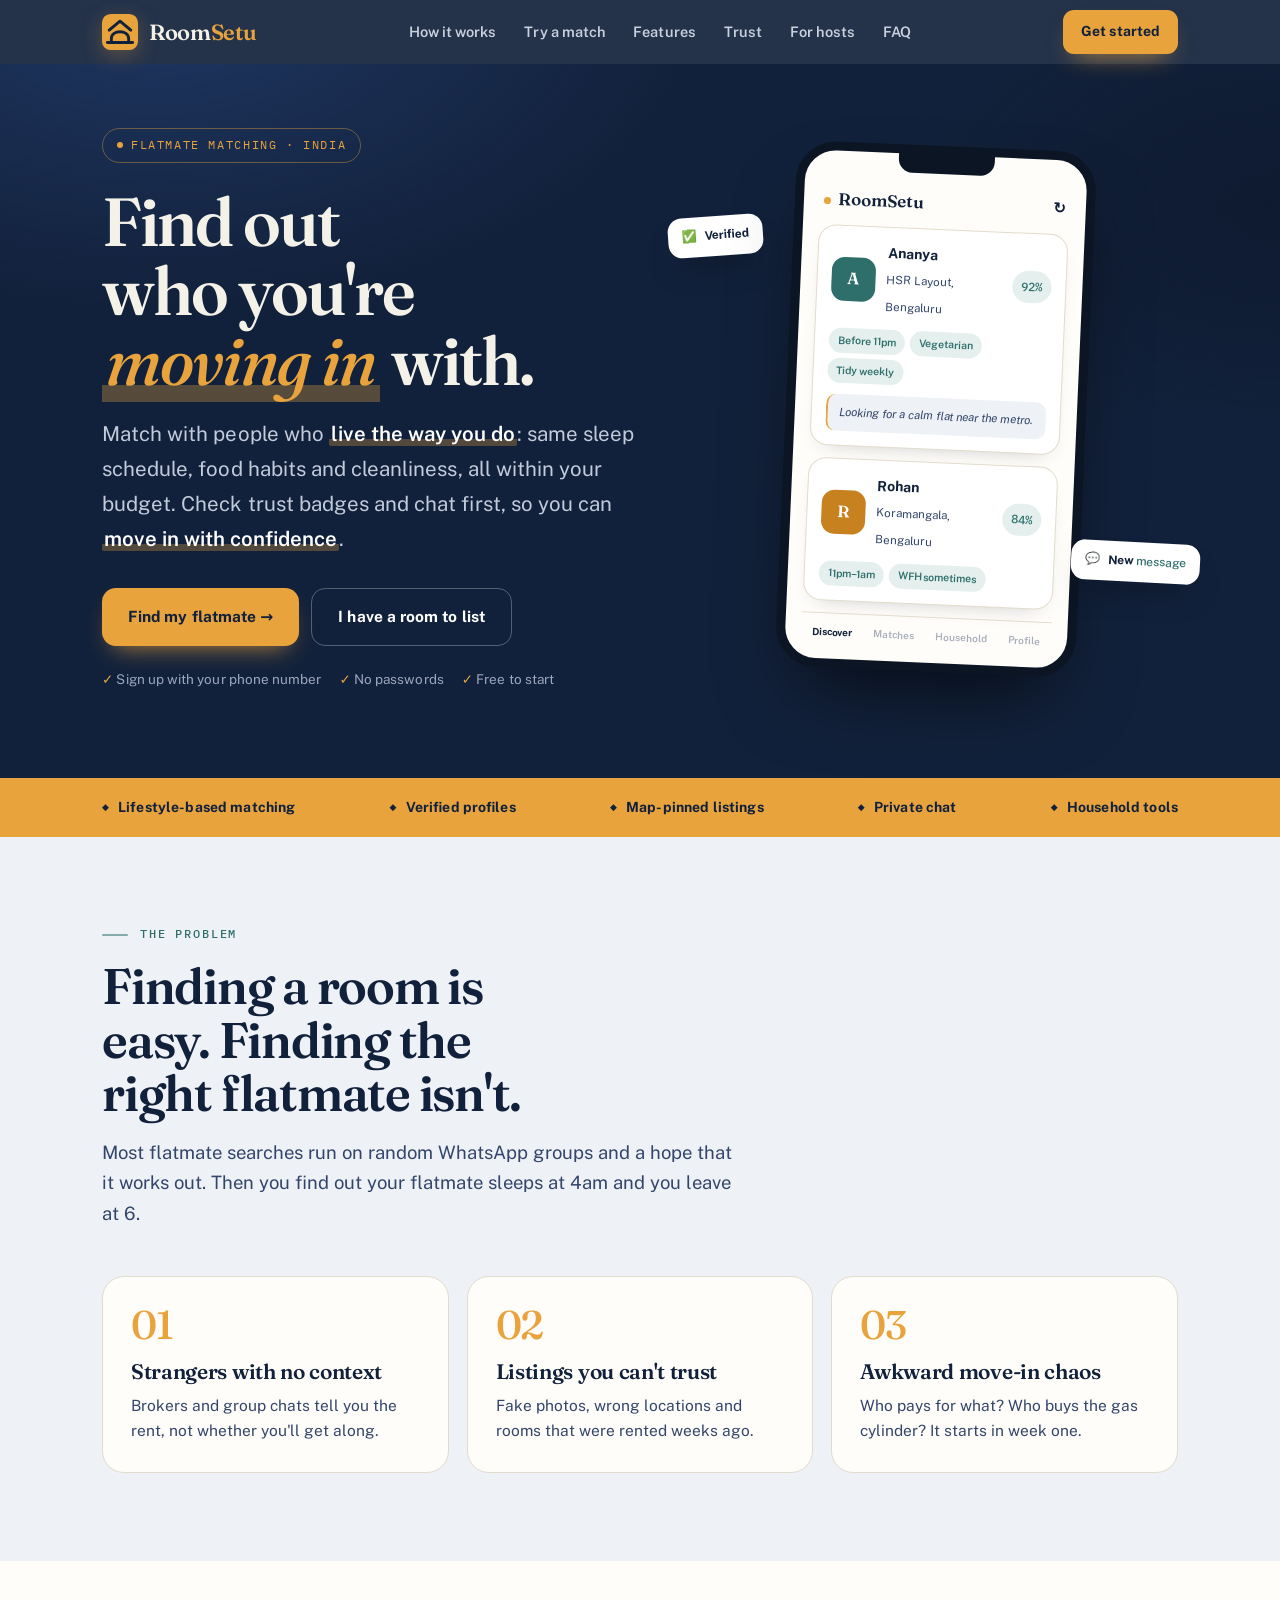
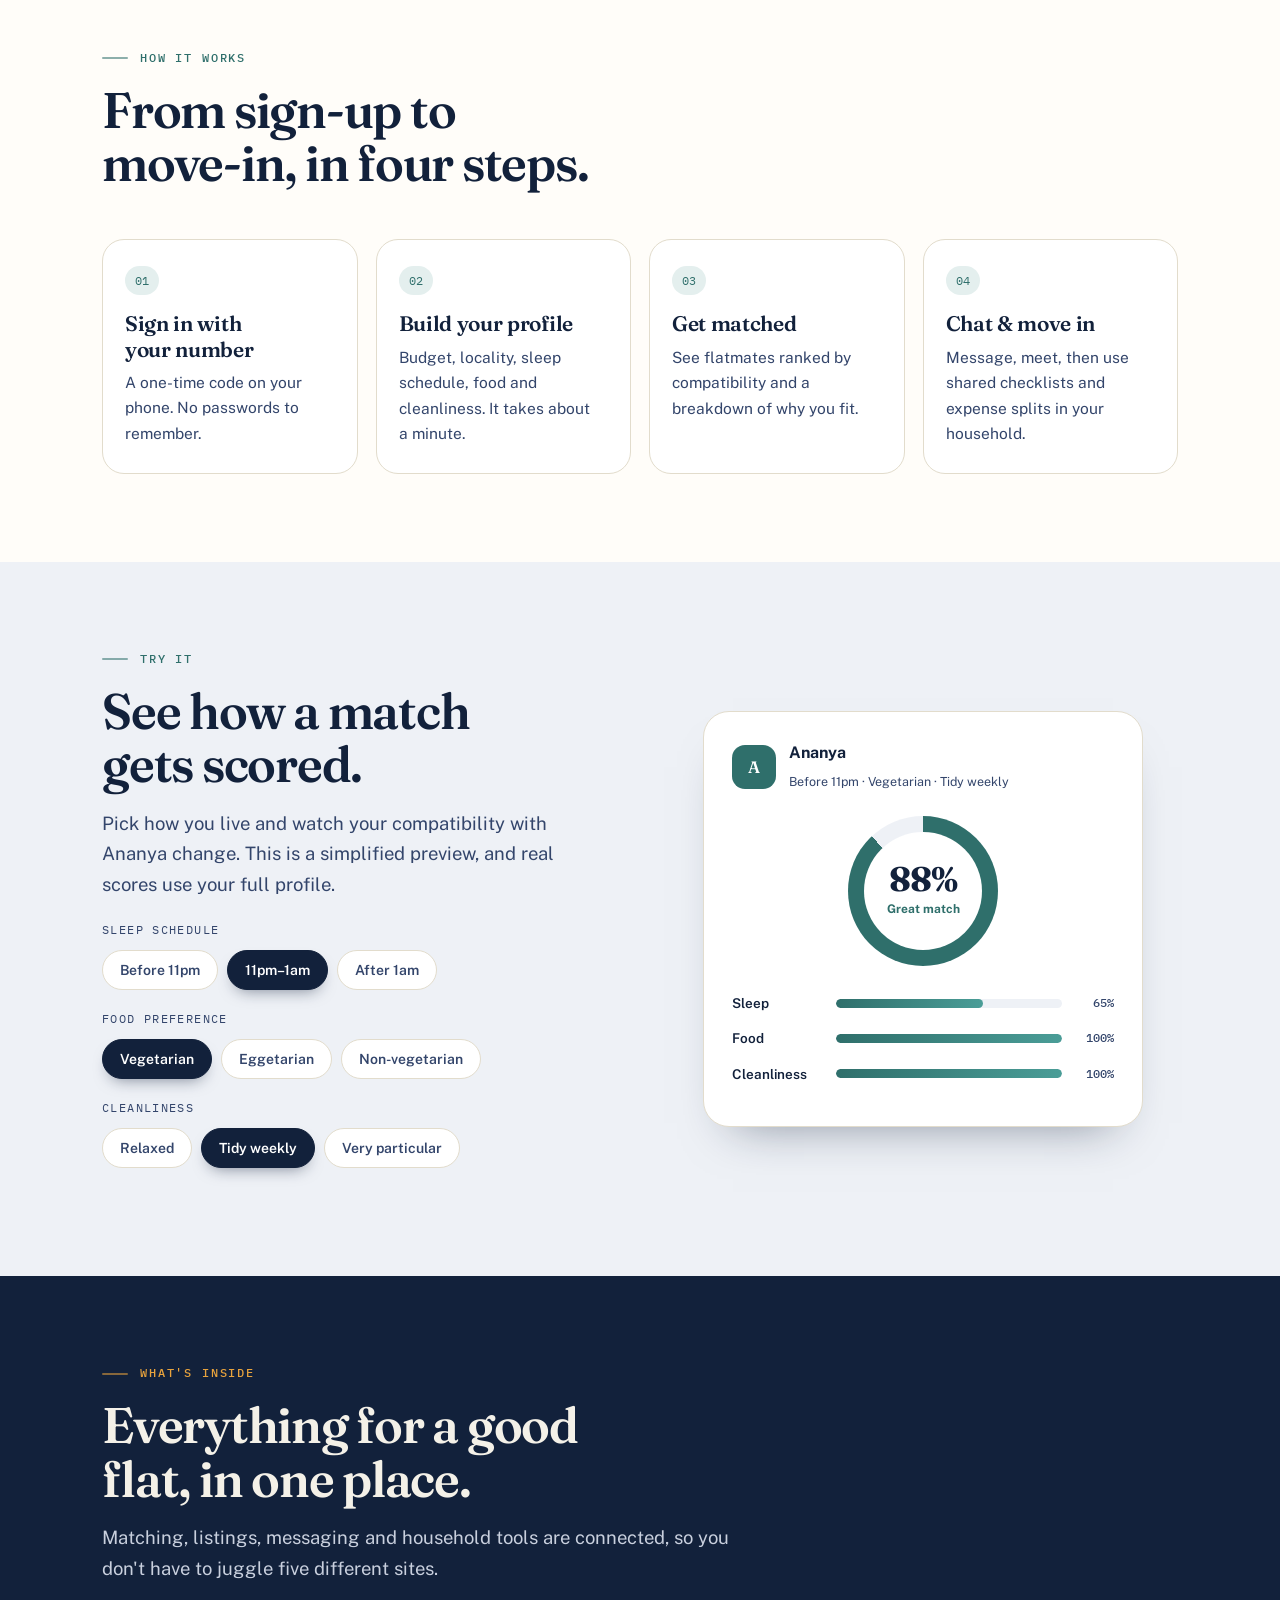
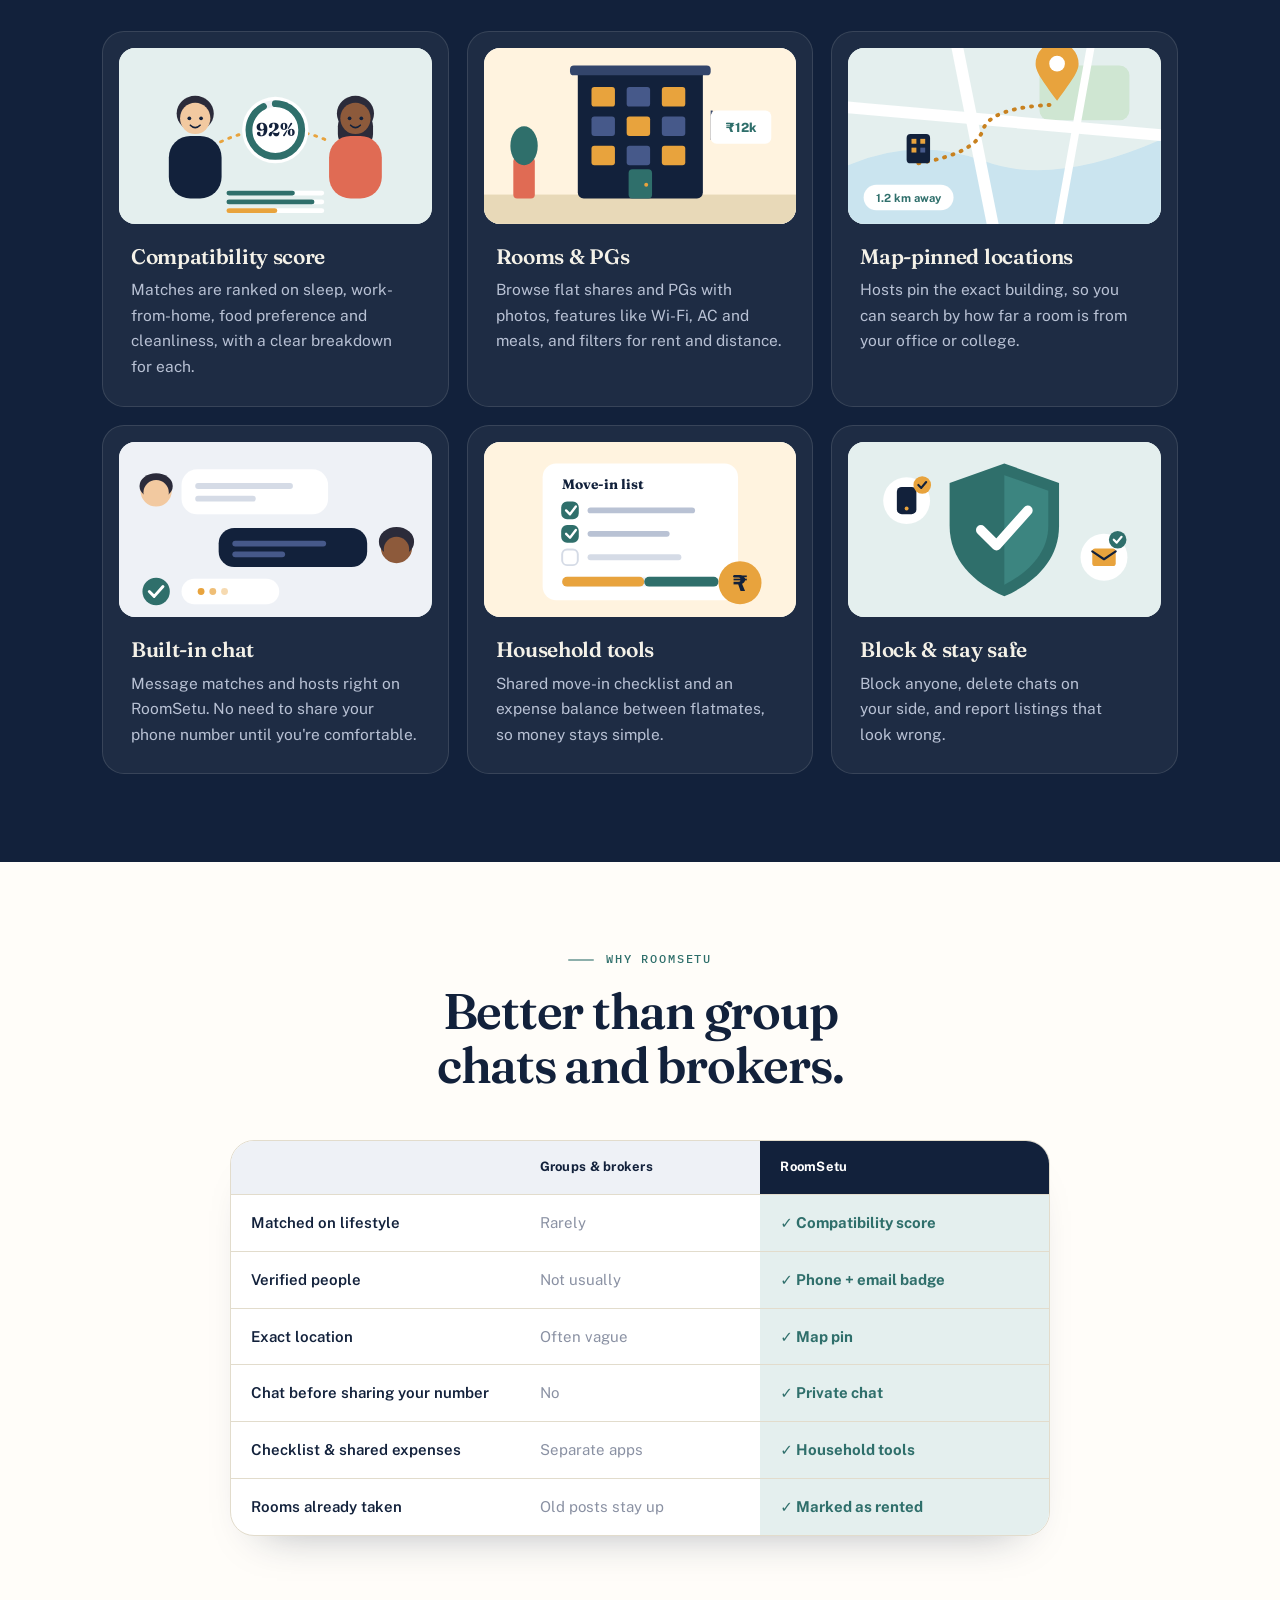
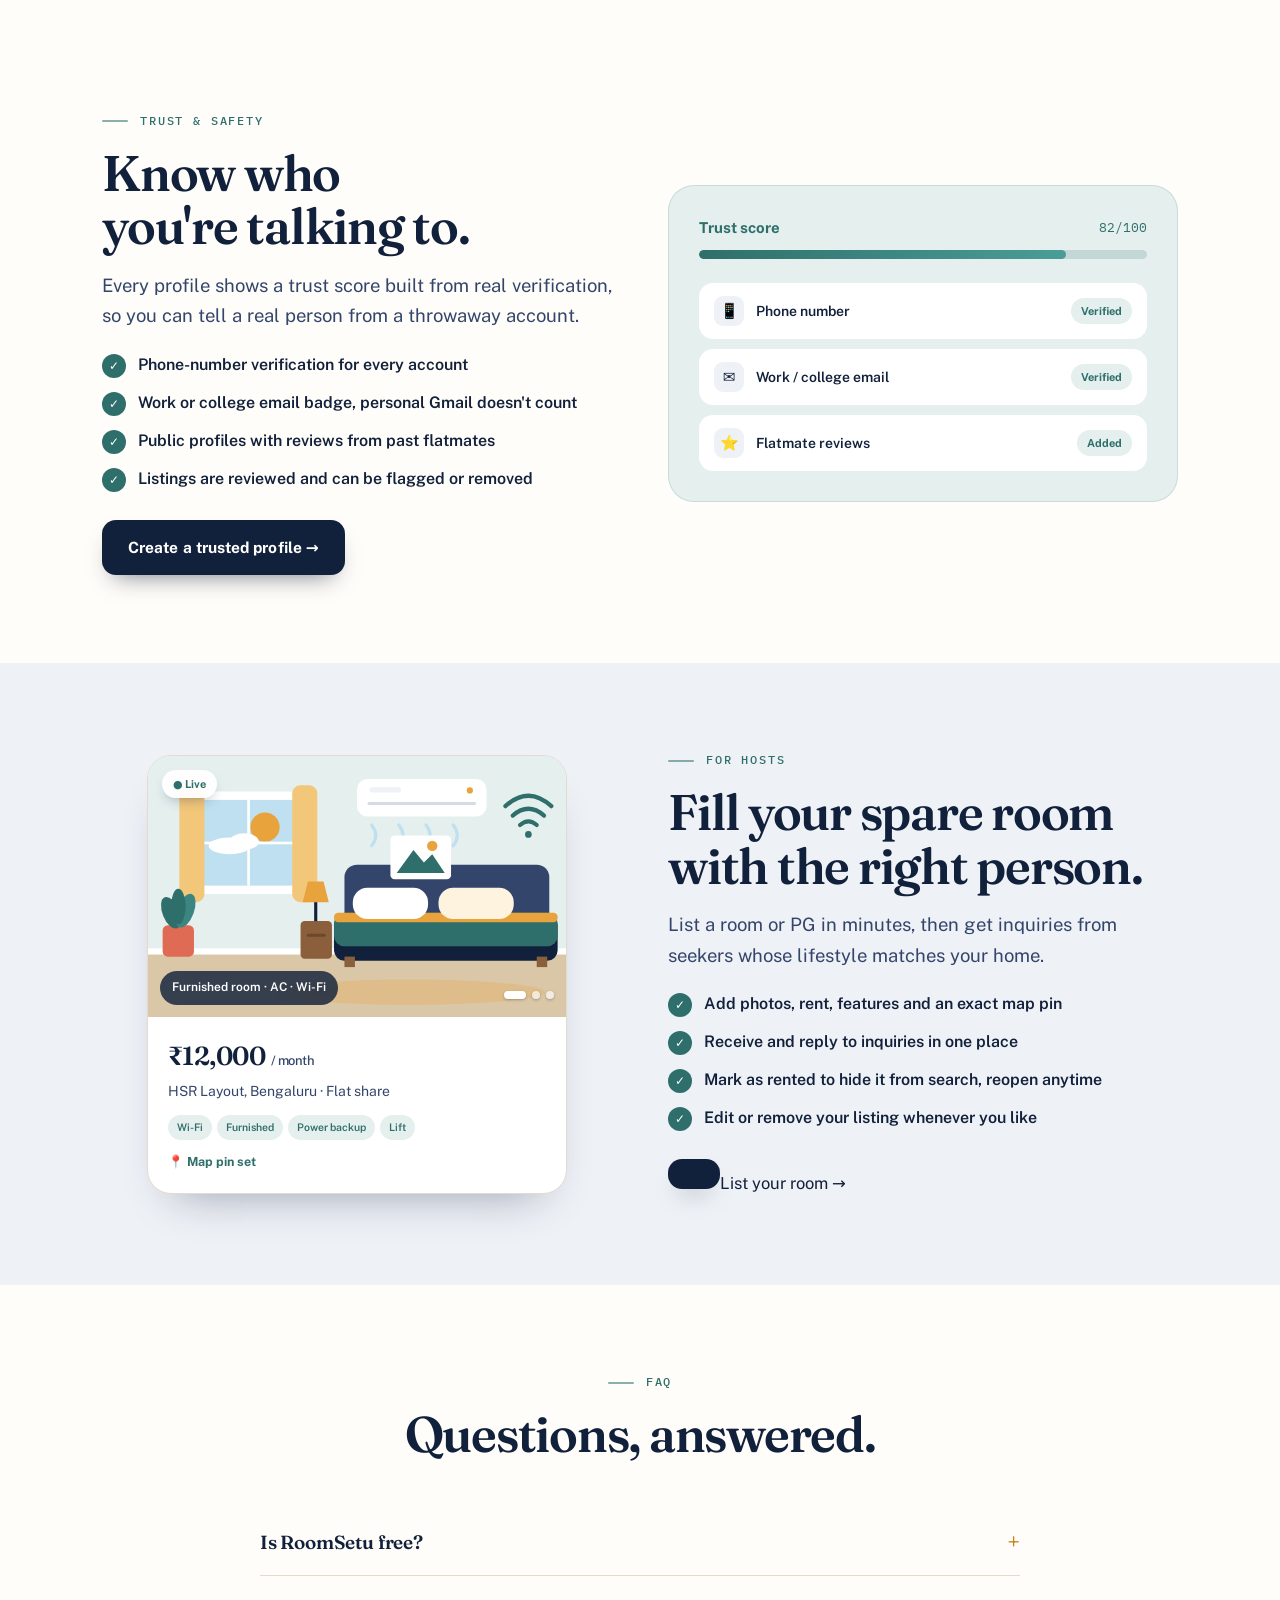
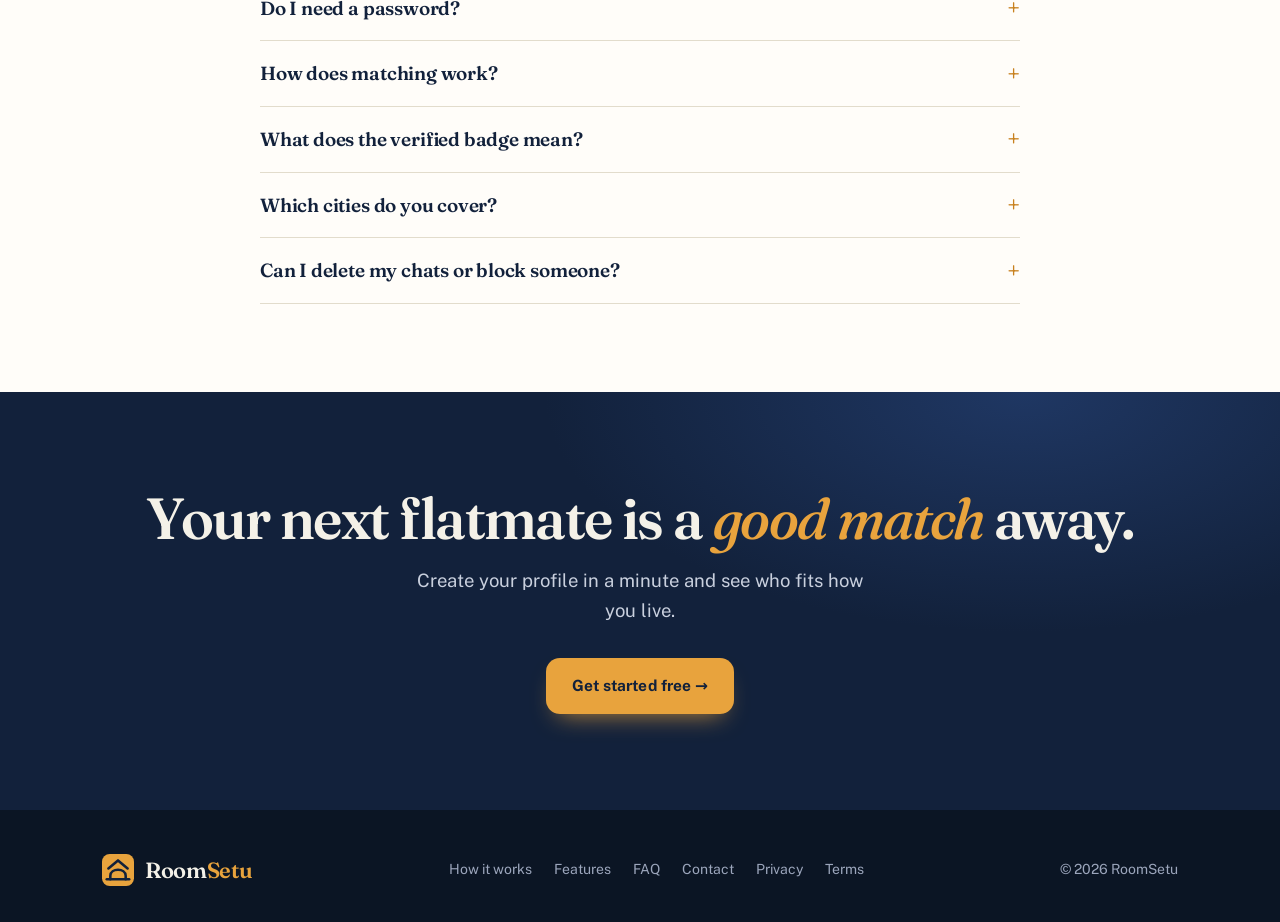
==== commit d23b33a1: "fix application page link" ====
--- a/index.html
+++ b/index.html
@@ -366,7 +366,7 @@
       <a href="#faq">FAQ</a>
     </nav>
     <div class="nav-cta">
-      <a class="btn btn-saffron" href="https://roomsetu-w8iu.onrender.com">Get started</a>
+      <a class="btn btn-saffron" href="app/">Get started</a>
       <button class="menu-btn" id="menu-btn" aria-label="Open menu" aria-expanded="false" aria-controls="nav-links"><span></span><span></span><span></span></button>
     </div>
   </div>
@@ -382,7 +382,7 @@
       <h1>Find out who you're <em>moving in</em> with.</h1>
       <p class="lede">Match with people who <strong>live the way you do</strong>: same sleep schedule, food habits and cleanliness, all within your budget. Check trust badges and chat first, so you can <strong>move&nbsp;in with confidence</strong>.</p>
       <div class="cta-row">
-        <a class="btn btn-saffron" href="https://roomsetu-w8iu.onrender.com">Find my flatmate →</a>
+        <a class="btn btn-saffron" href="app/">Find my flatmate →</a>
         <a class="btn btn-ghost" href="#hosts">I have a room to list</a>
       </div>
       <div class="hero-note"><span>Sign up with your phone number</span><span>No passwords</span><span>Free to start</span></div>
@@ -538,7 +538,7 @@
         <li>Public profiles with reviews from past flatmates</li>
         <li>Listings are reviewed and can be flagged or removed</li>
       </ul>
-      <a class="btn btn-dark" href="https://roomsetu-w8iu.onrender.com">Create a trusted profile →</a>
+      <a class="btn btn-dark" href="app/">Create a trusted profile →</a>
     </div>
     <div class="split-media rv">
       <div class="trustbox">
@@ -578,7 +578,7 @@
         <li>Mark as rented to hide it from search, reopen anytime</li>
         <li>Edit or remove your listing whenever you like</li>
       </ul>
-      <a class="btn btn-dark" href="https://roomsetu-w8iu.onrender.com">List your room →</a>
+      <a class="btn btn-dark" href="app/"></a>List your room →</a>
     </div>
   </div>
 </section>
@@ -607,7 +607,7 @@
     <h2>Your next flatmate is a <em>good match</em> away.</h2>
     <p>Create your profile in a minute and see who fits how you live.</p>
     <div class="cta-row">
-      <a class="btn btn-saffron" href="https://roomsetu-w8iu.onrender.com">Get started free →</a>
+      <a class="btn btn-saffron" href="app/">Get started free →</a>
     </div>
   </div>
 </div>
@@ -616,7 +616,7 @@
 
 <div class="sticky-cta" id="sticky-cta" aria-hidden="true">
   <span>Find your flatmate</span>
-  <a class="btn btn-saffron" href="https://roomsetu-w8iu.onrender.com" tabindex="-1">Get started →</a>
+  <a class="btn btn-saffron" href="app/" tabindex="-1">Get started →</a>
 </div>
 
 <footer>
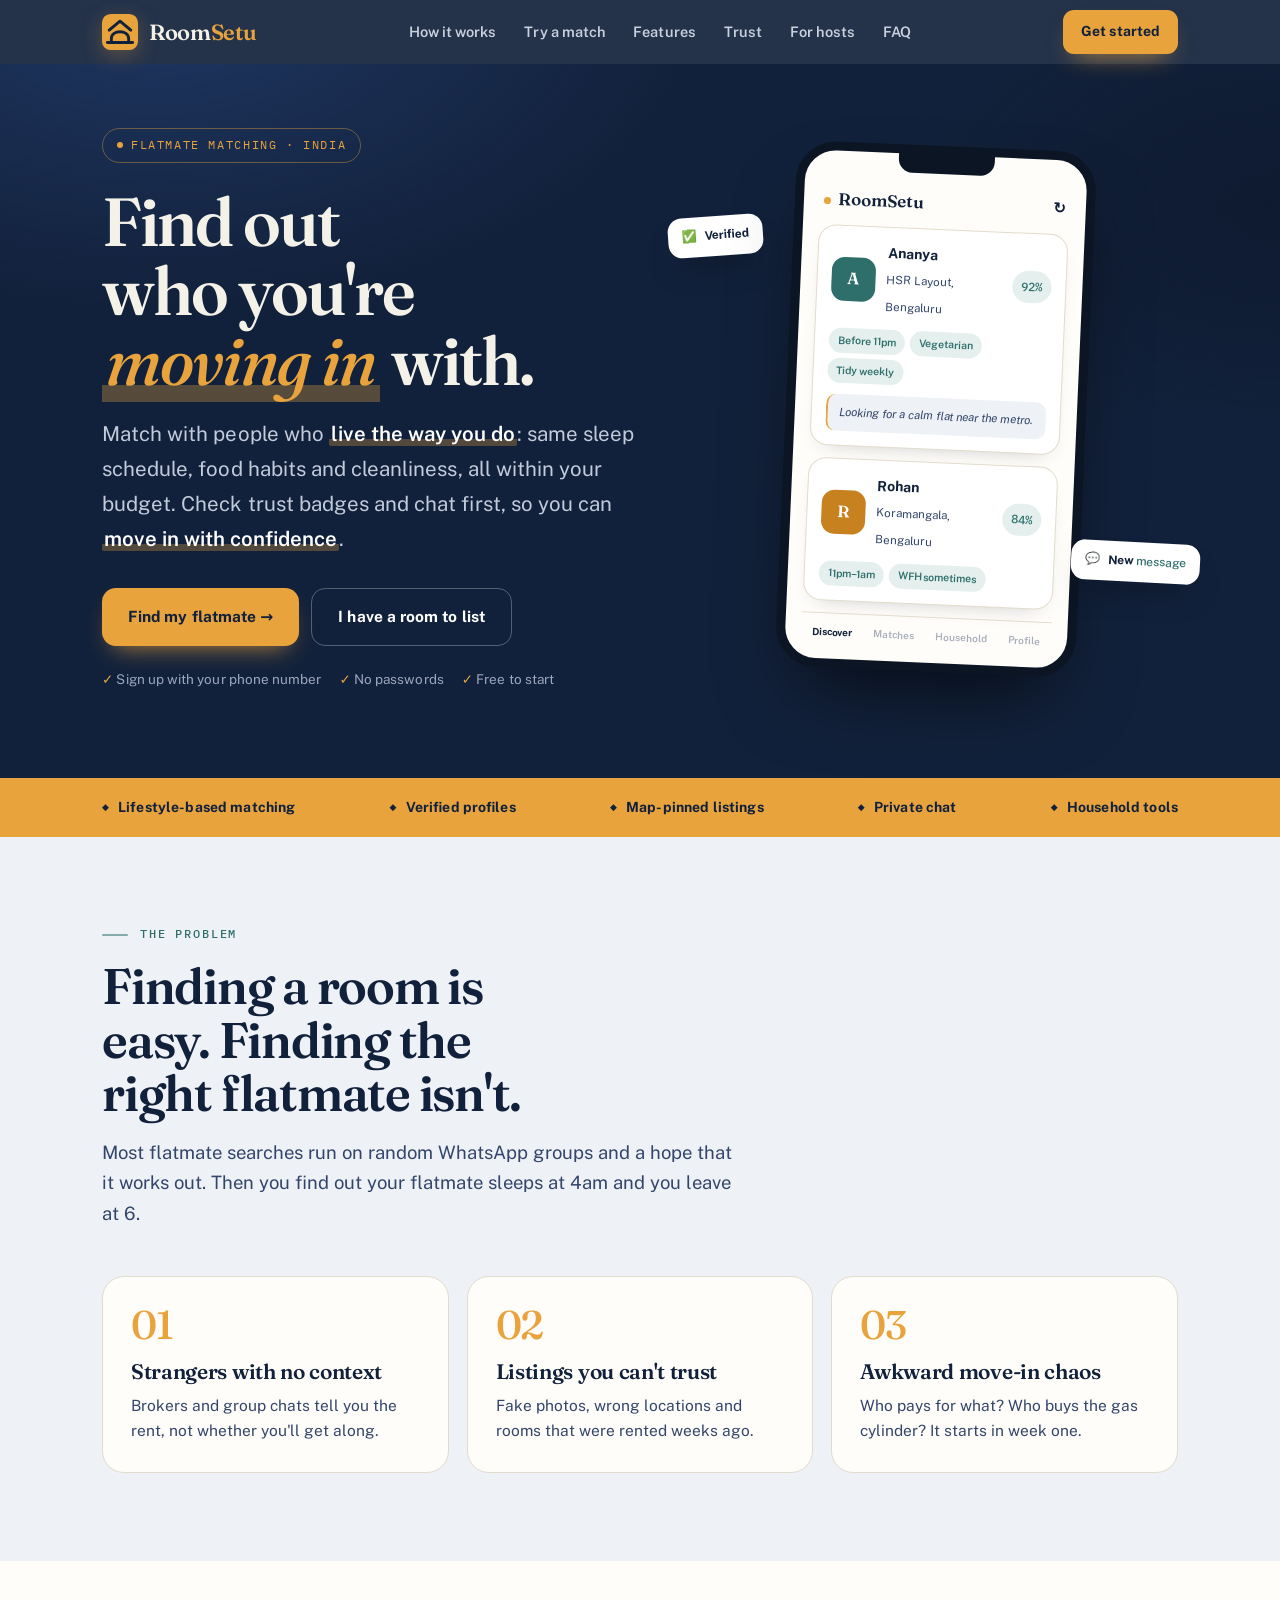
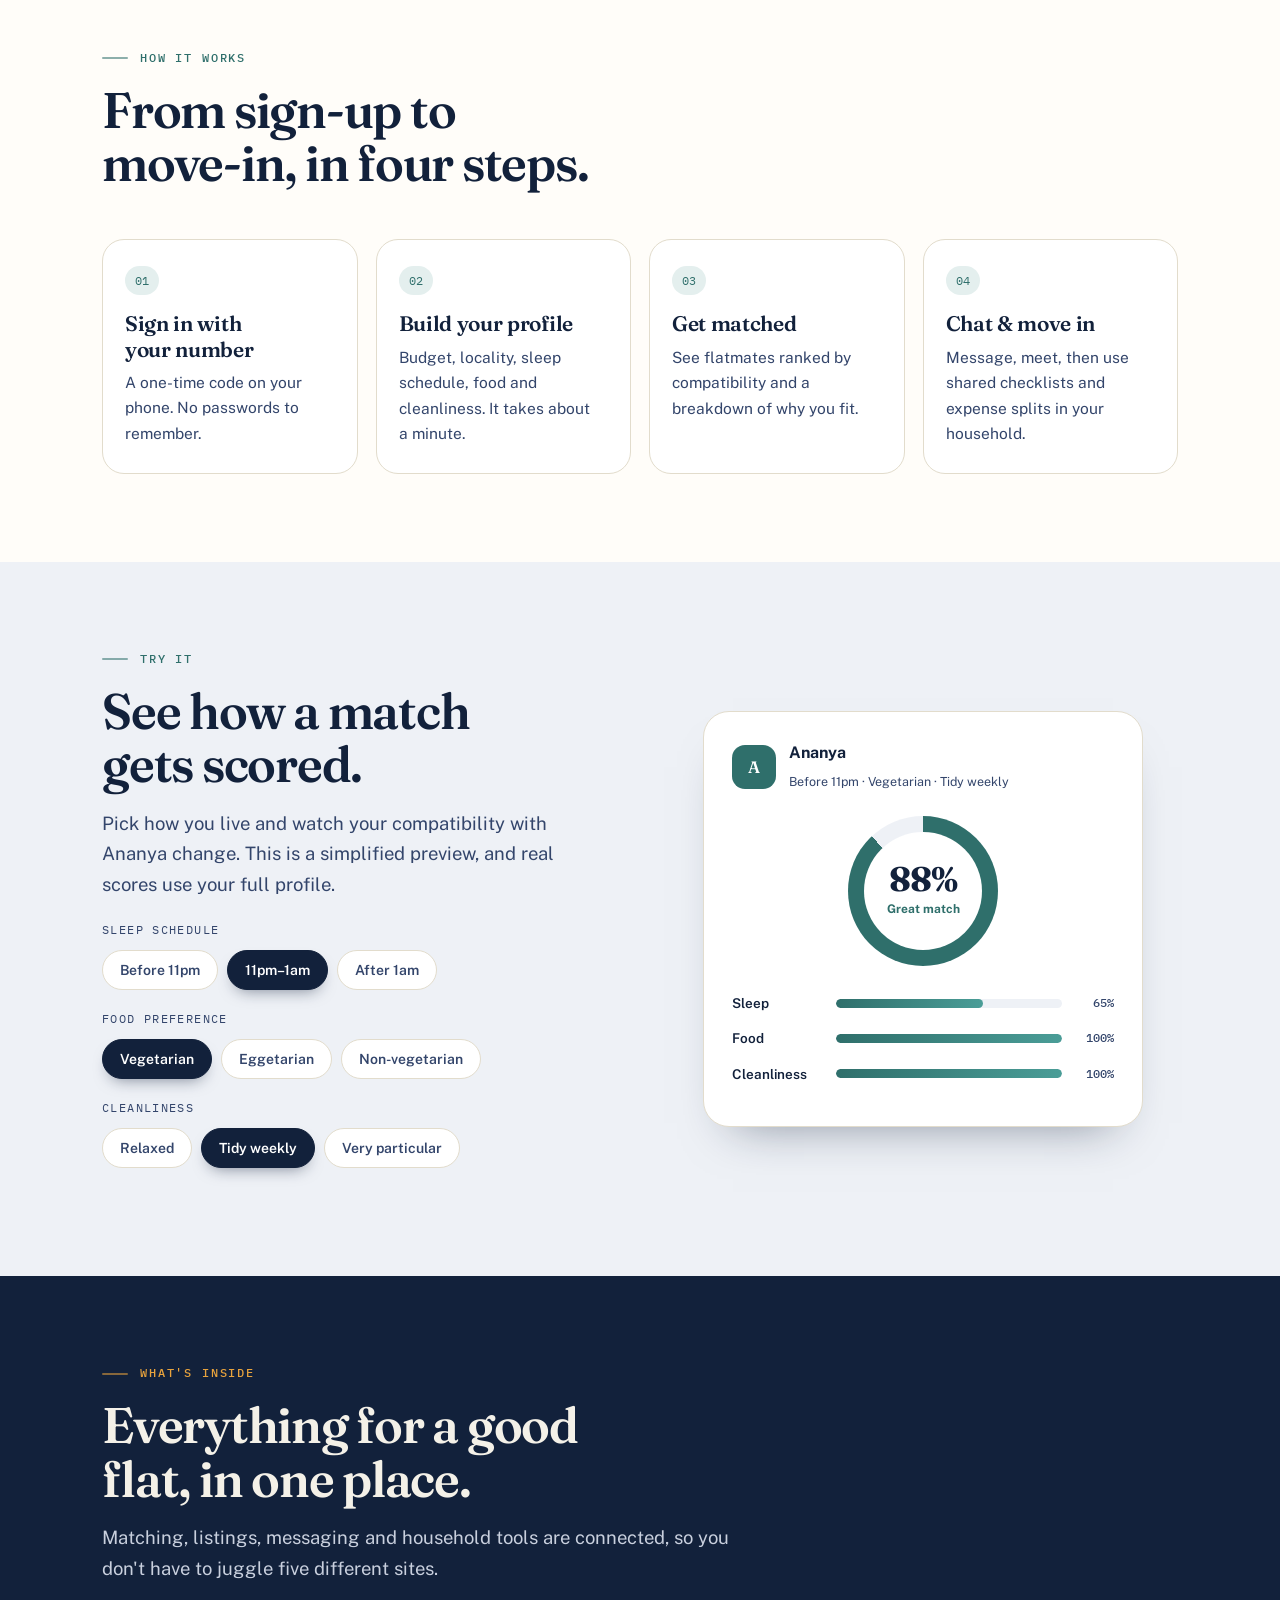
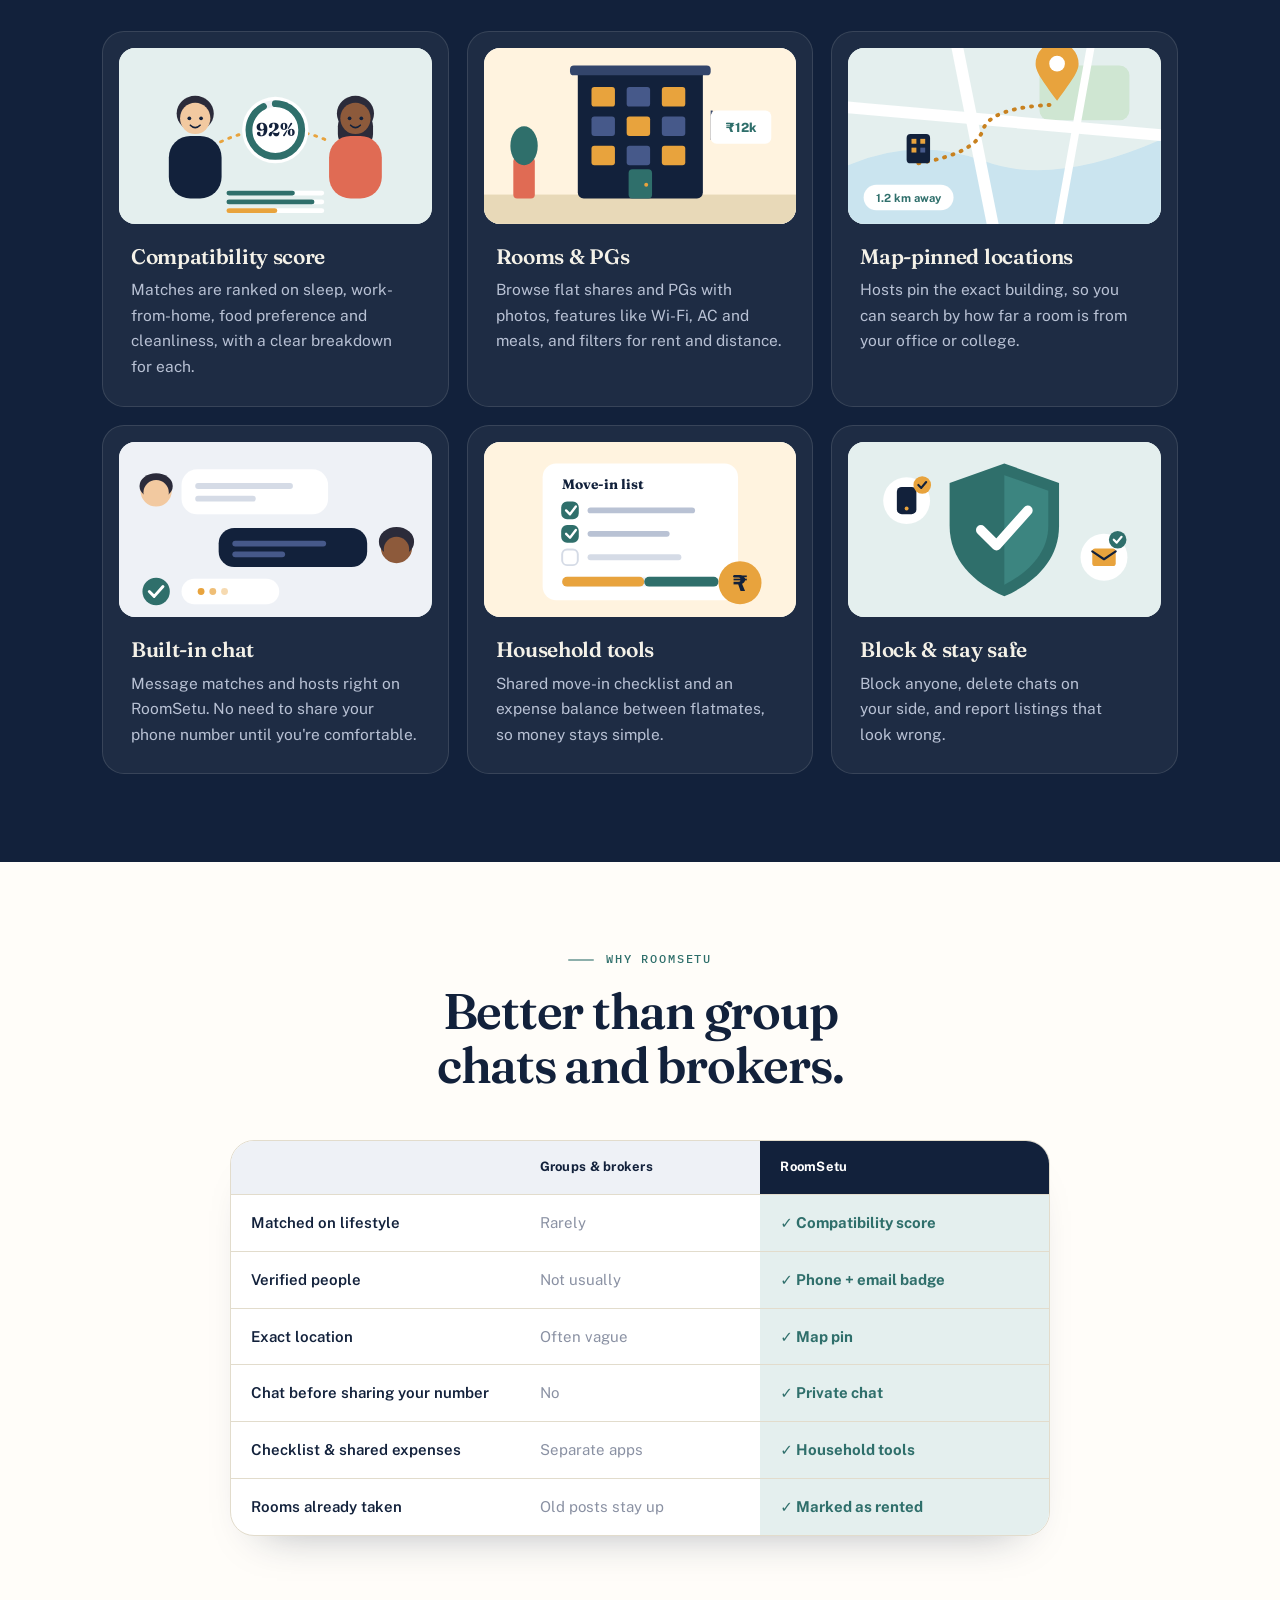
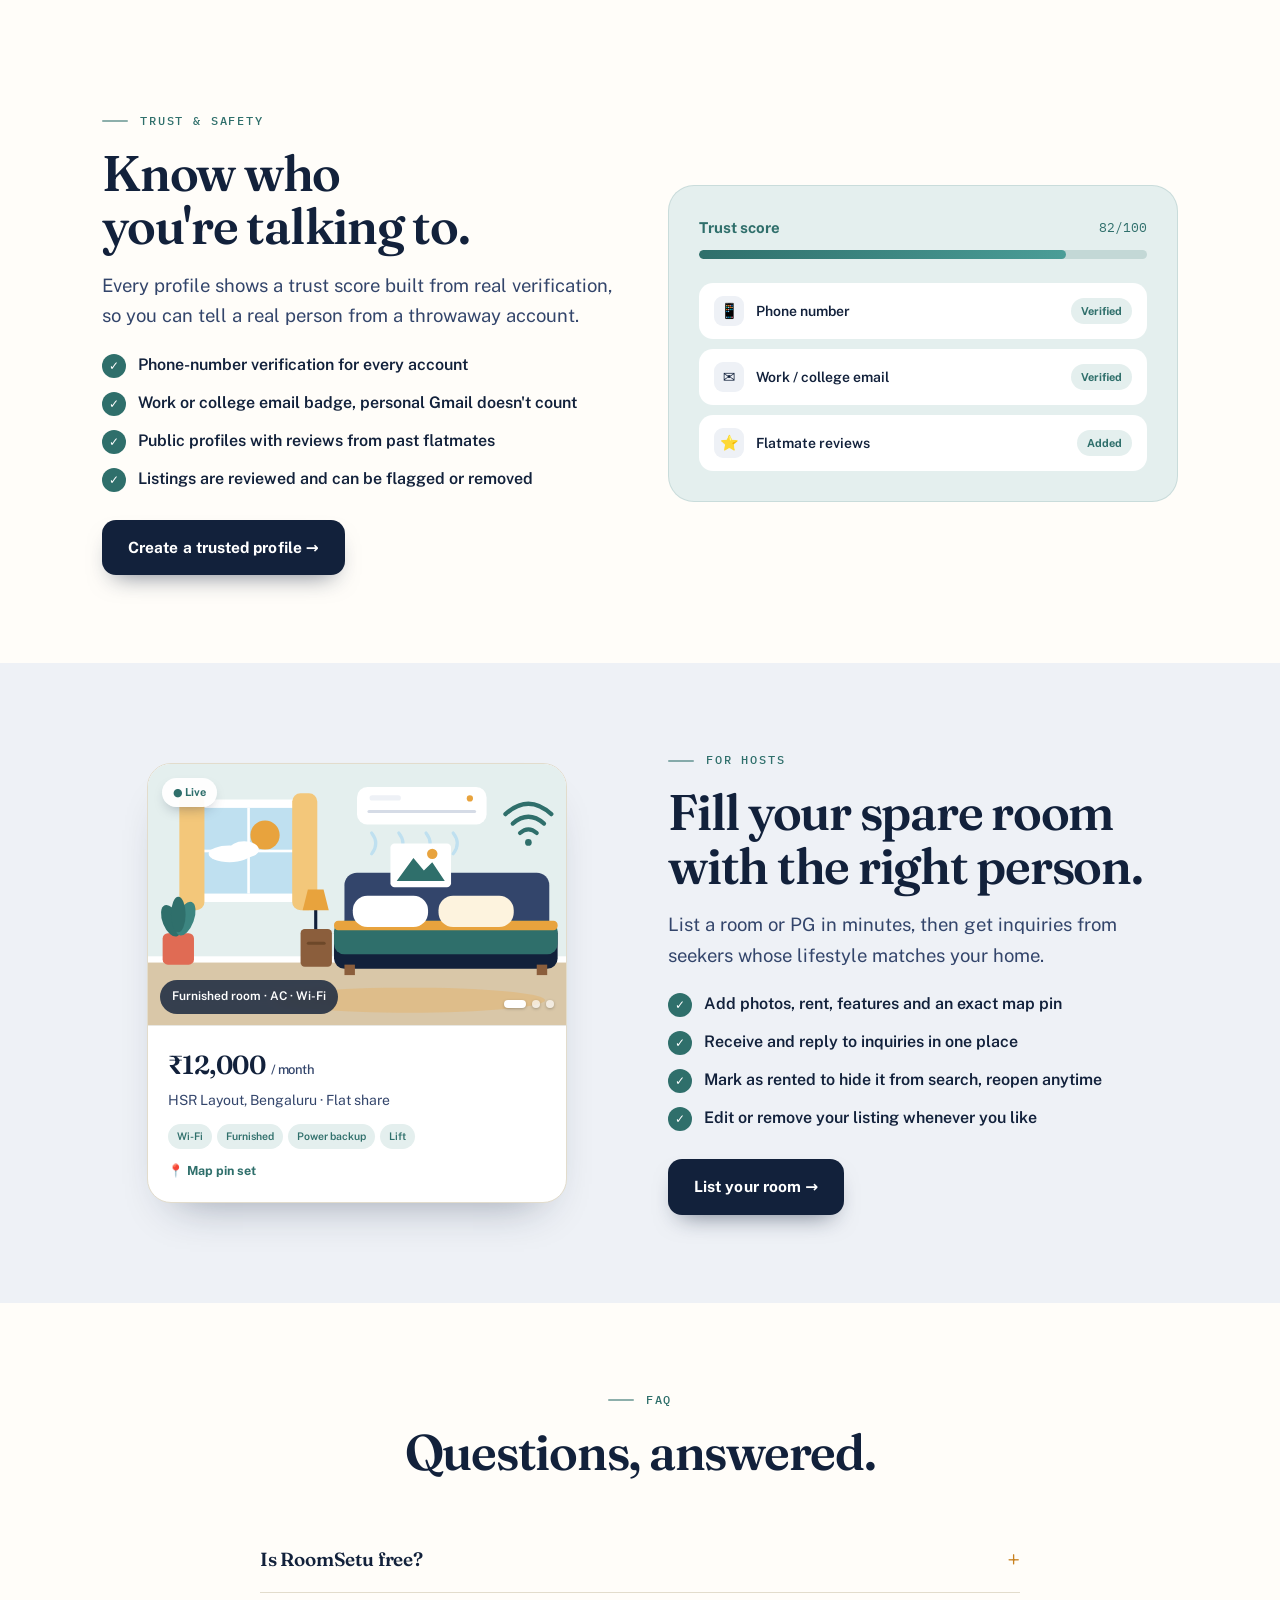
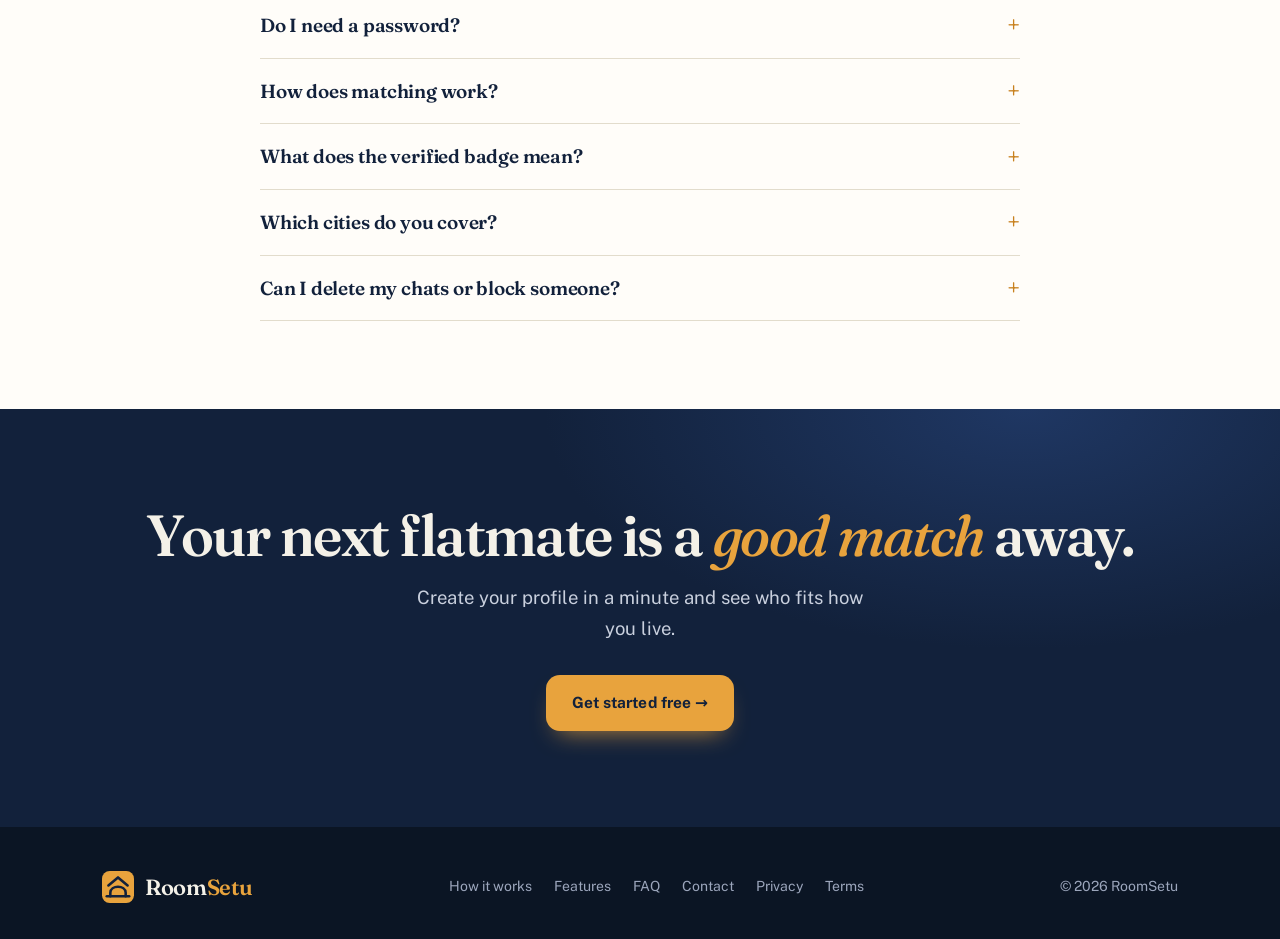
==== commit f40d4a4c: "fix application page linkk" ====
--- a/index.html
+++ b/index.html
@@ -538,7 +538,7 @@
         <li>Public profiles with reviews from past flatmates</li>
         <li>Listings are reviewed and can be flagged or removed</li>
       </ul>
-      <a class="btn btn-dark" href="app/">Create a trusted profile →</a>
+      <a class="btn btn-dark" href="https://roomsetu-w8iu.onrender.com/app/">Create a trusted profile →</a>
     </div>
     <div class="split-media rv">
       <div class="trustbox">
@@ -578,7 +578,7 @@
         <li>Mark as rented to hide it from search, reopen anytime</li>
         <li>Edit or remove your listing whenever you like</li>
       </ul>
-      <a class="btn btn-dark" href="app/"></a>List your room →</a>
+      <a class="btn btn-dark" href="https://roomsetu-w8iu.onrender.com/app/">List your room →</a>
     </div>
   </div>
 </section>
@@ -607,7 +607,7 @@
     <h2>Your next flatmate is a <em>good match</em> away.</h2>
     <p>Create your profile in a minute and see who fits how you live.</p>
     <div class="cta-row">
-      <a class="btn btn-saffron" href="app/">Get started free →</a>
+      <a class="btn btn-saffron" href="https://roomsetu-w8iu.onrender.com/app/">Get started free →</a>
     </div>
   </div>
 </div>
@@ -616,7 +616,7 @@
 
 <div class="sticky-cta" id="sticky-cta" aria-hidden="true">
   <span>Find your flatmate</span>
-  <a class="btn btn-saffron" href="app/" tabindex="-1">Get started →</a>
+  <a class="btn btn-saffron" href="https://roomsetu-w8iu.onrender.com/app" tabindex="-1">Get started →</a>
 </div>
 
 <footer>
@@ -626,7 +626,7 @@
       <a href="#how">How it works</a>
       <a href="#features">Features</a>
       <a href="#faq">FAQ</a>
-      <a href="mailto:hello@roomsetu.in">Contact</a>
+      <a href="roomsetu.official@gmail.com">Contact</a>
       <a href="privacy.html">Privacy</a>
       <a href="terms.html">Terms</a>
     </nav>
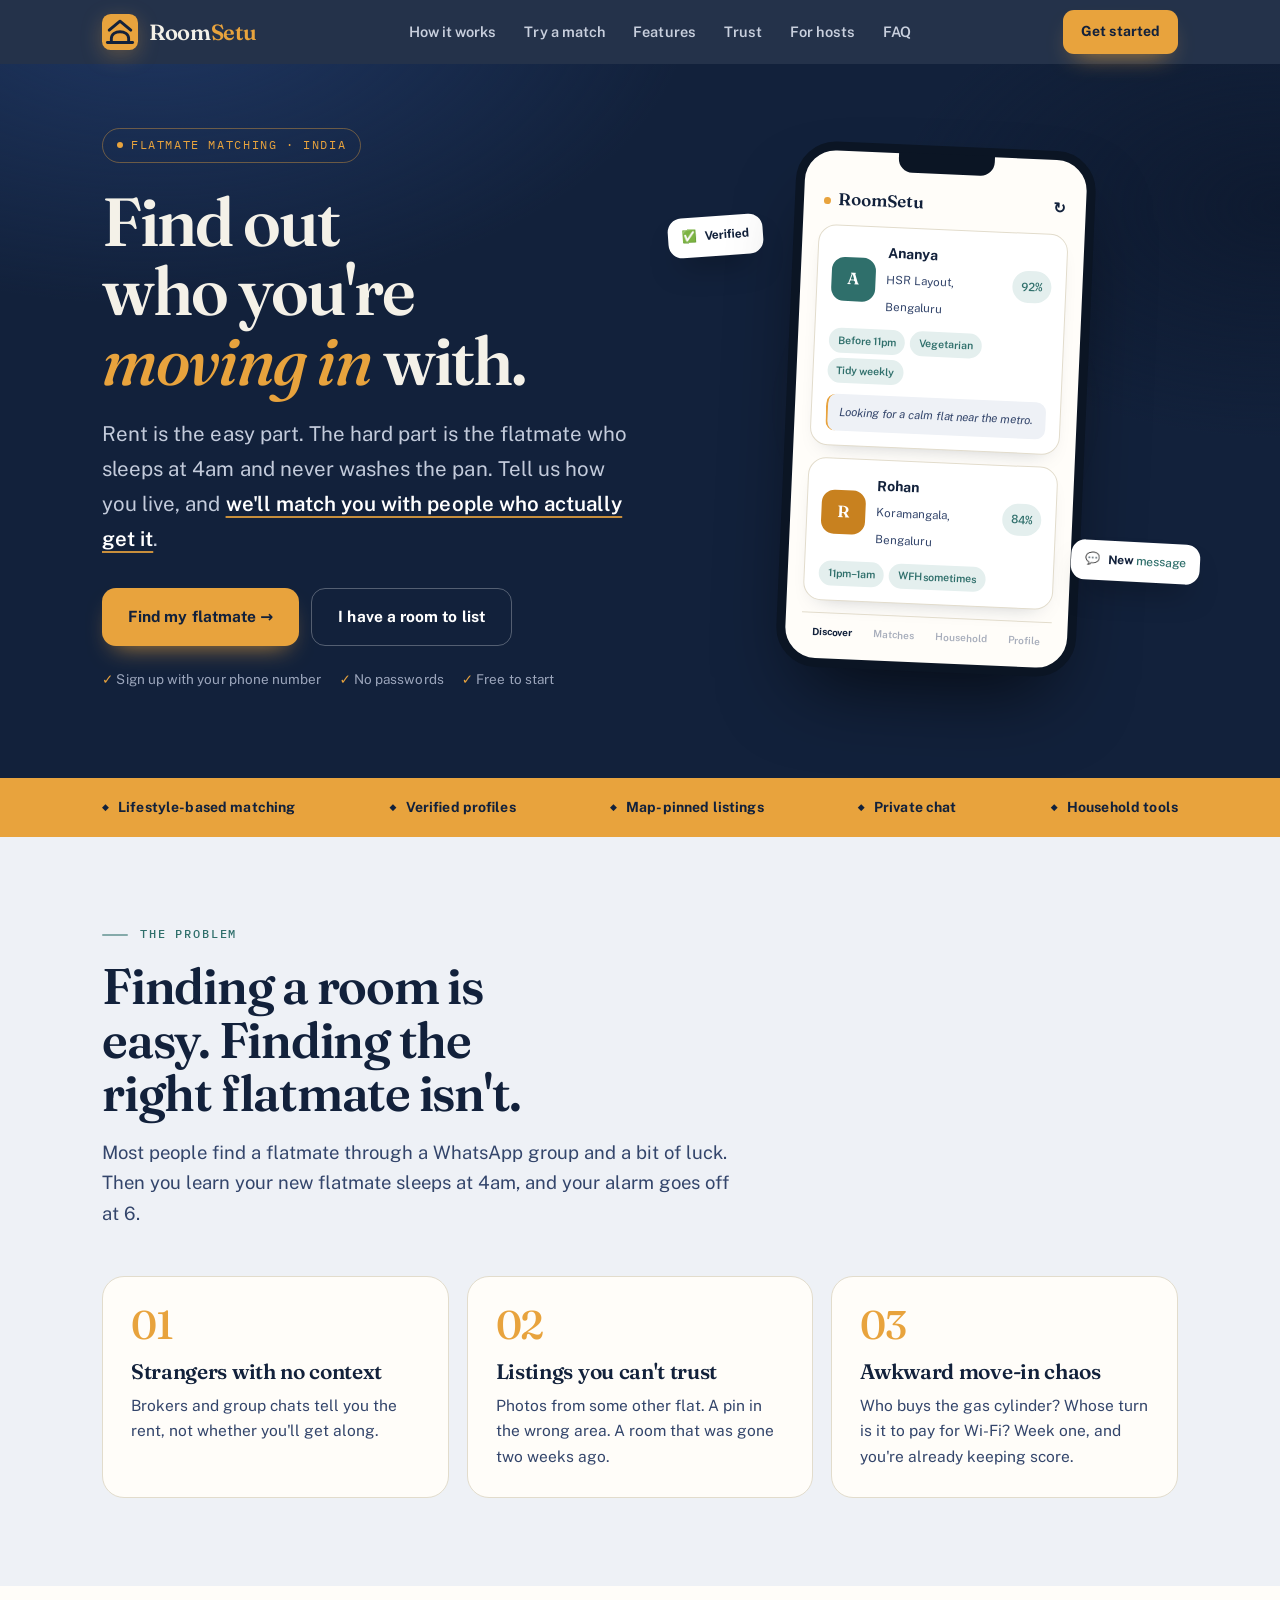
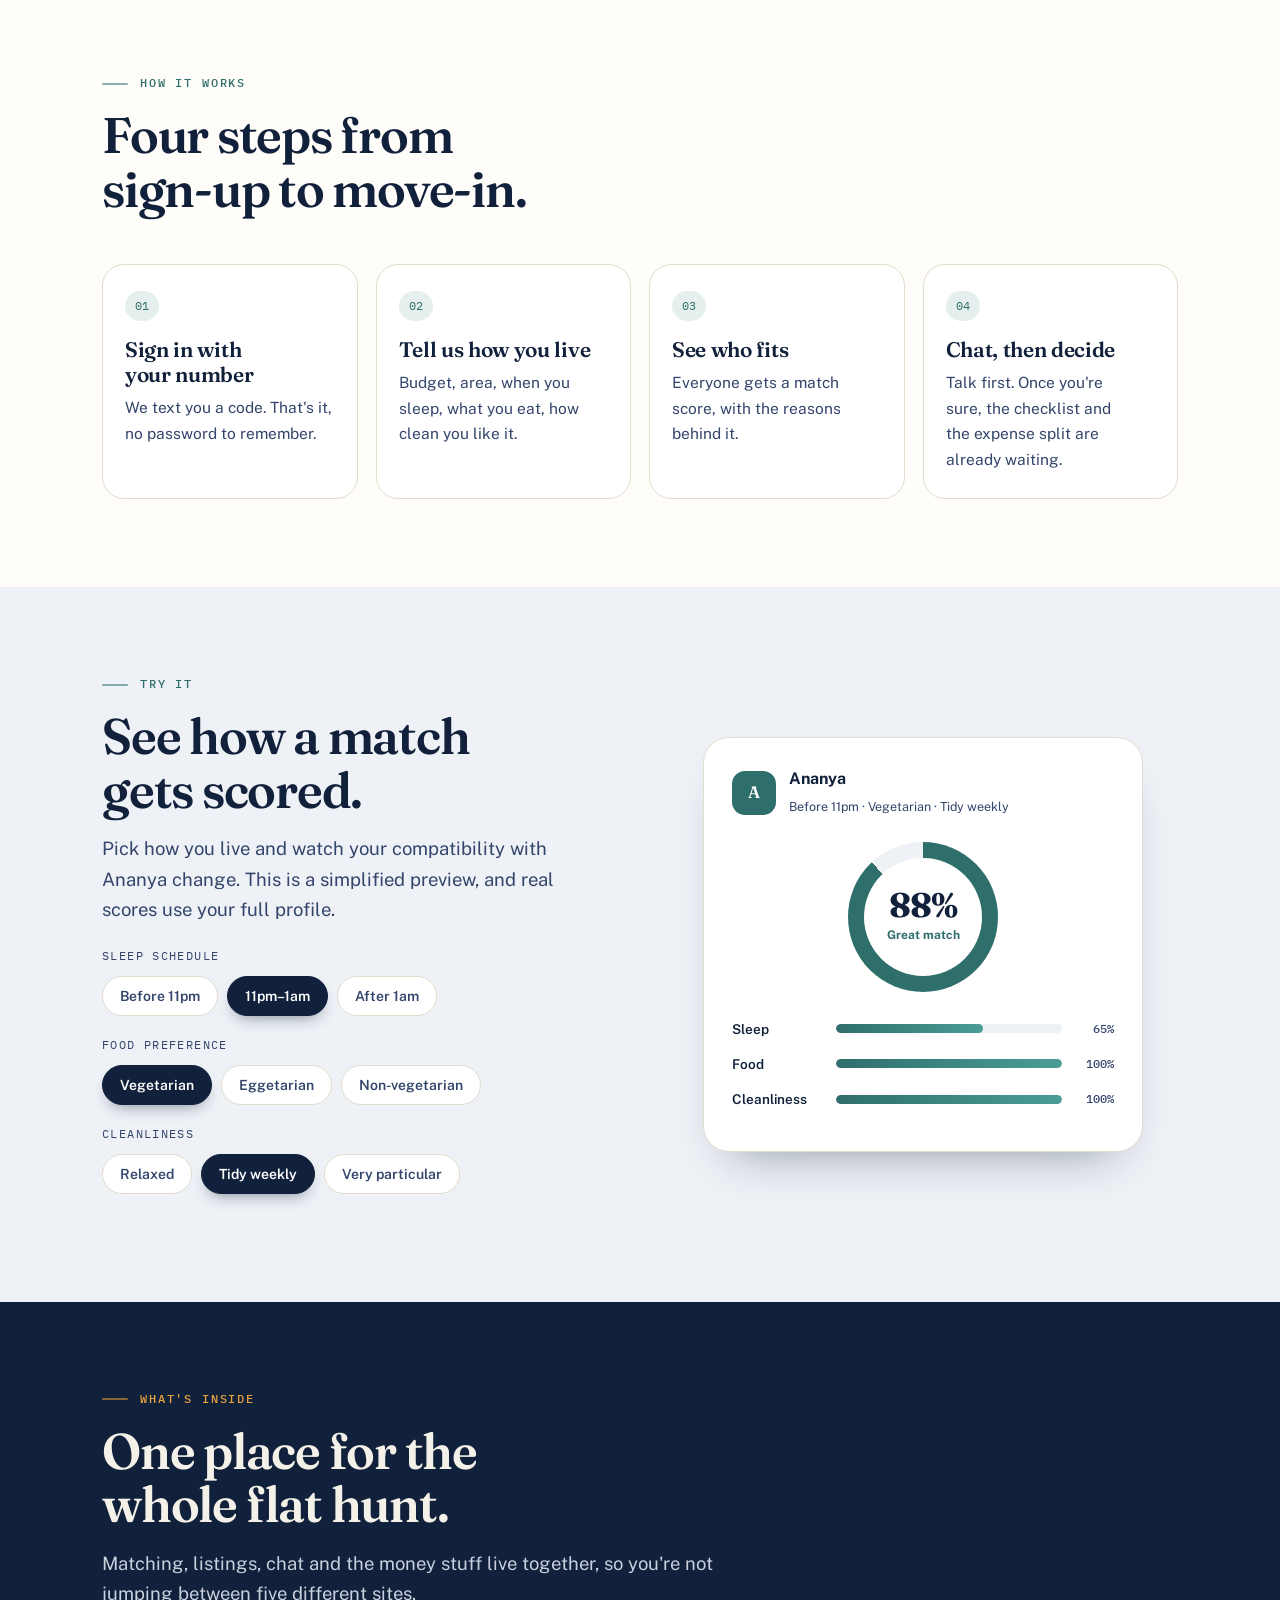
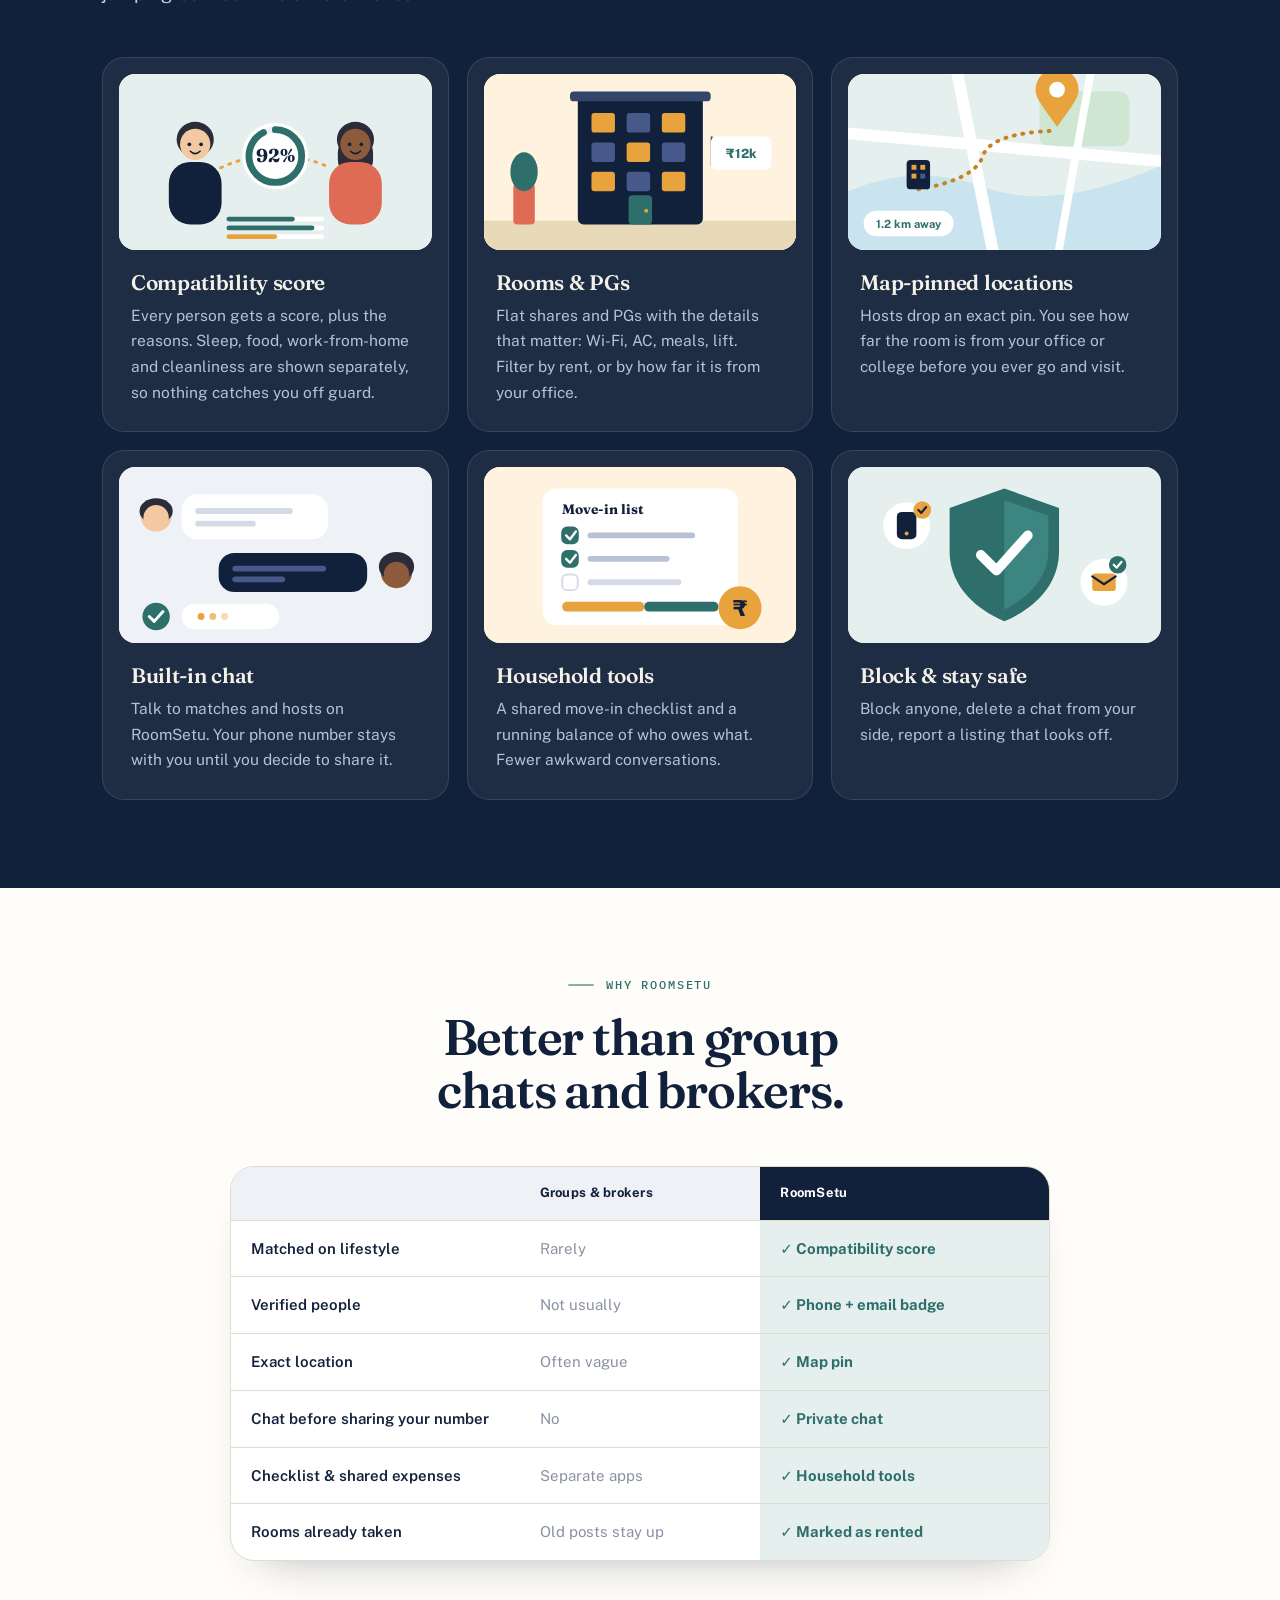
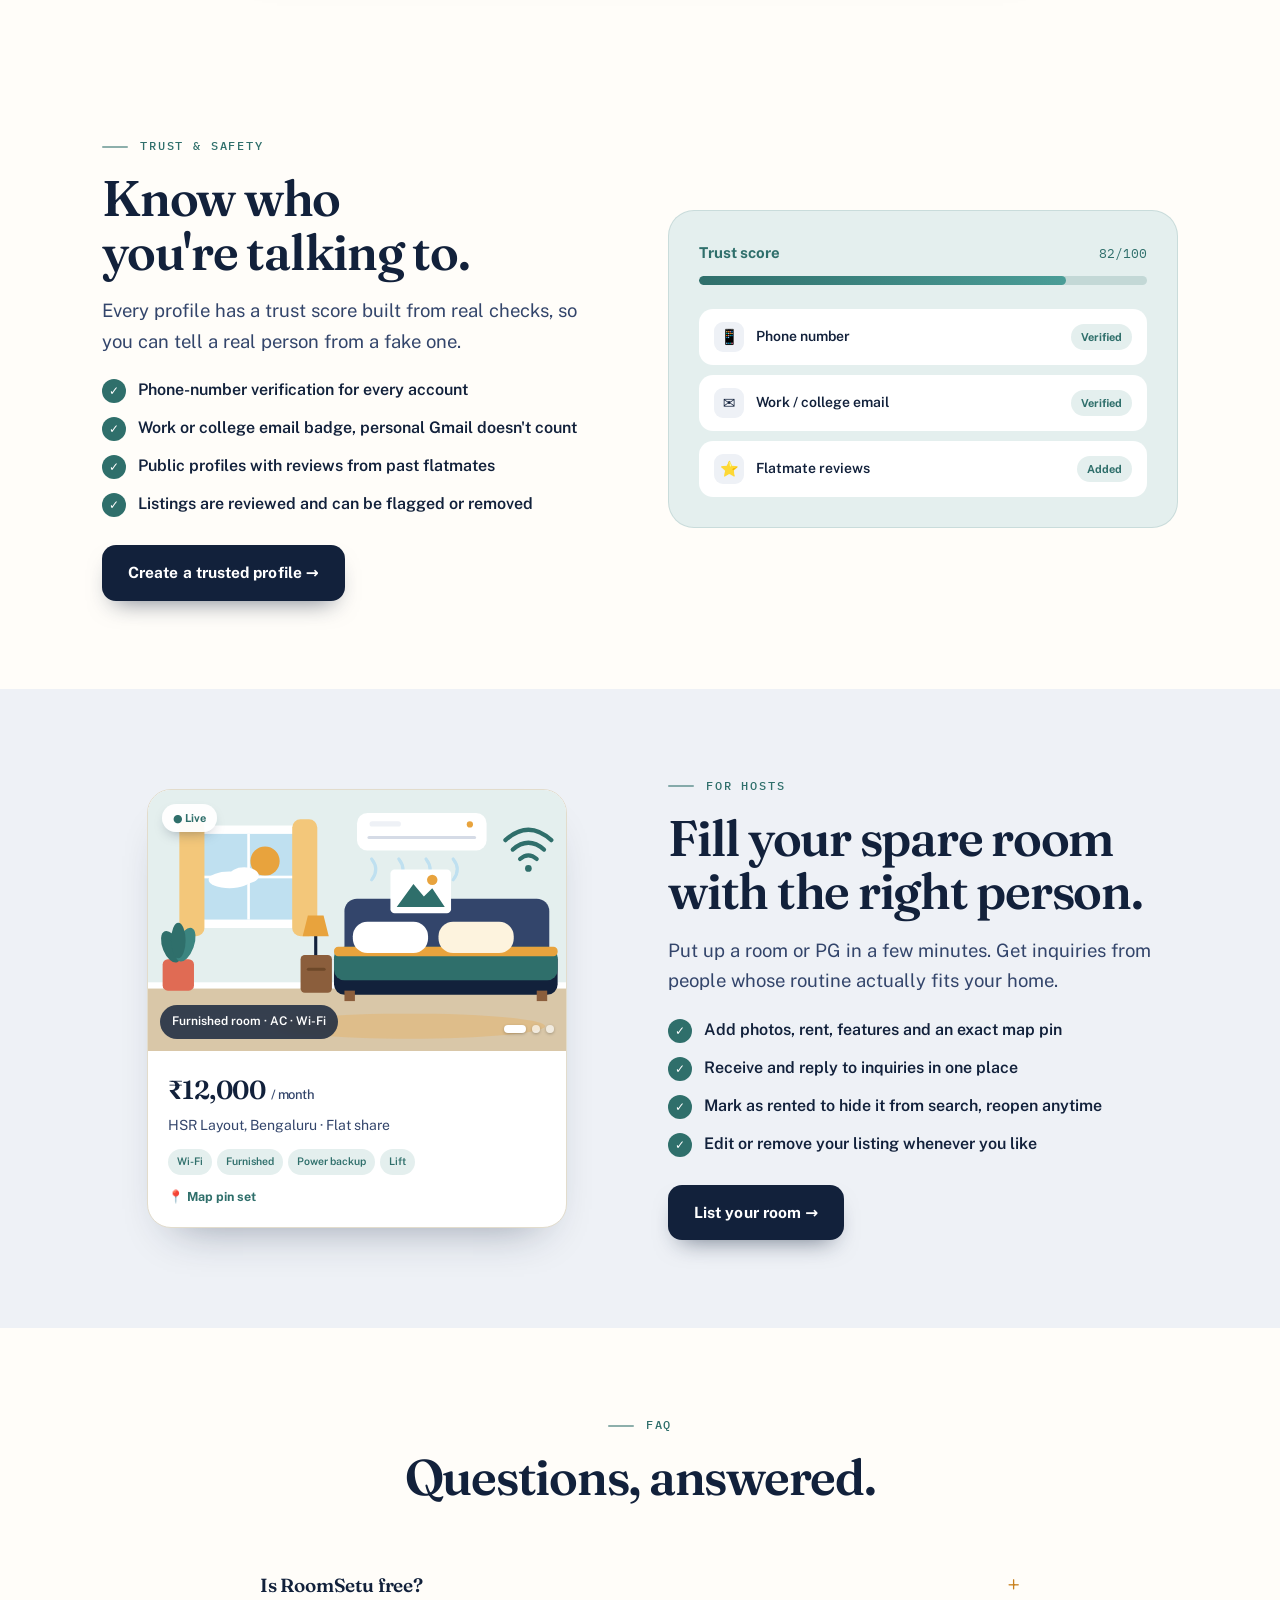
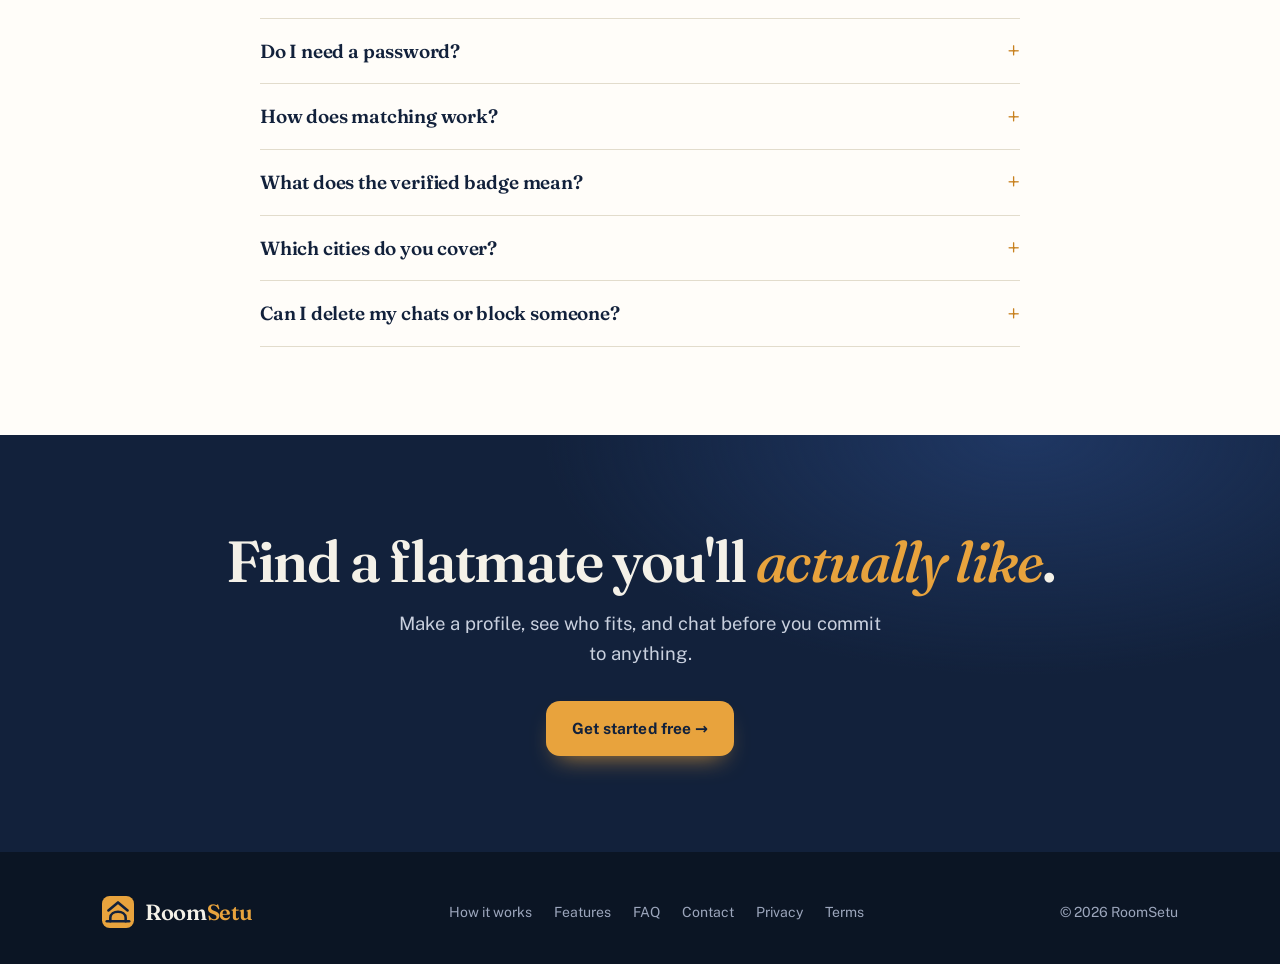
==== commit 16e0ffc8: "update landing and index" ====
--- a/index.html
+++ b/index.html
@@ -287,13 +287,13 @@
 
 /* ---- Typography v3 ---- */
 .hero p.lede{font-size:clamp(17.5px,2.2vw,20.5px); line-height:1.7; font-weight:400; color:#C3CBDB; max-width:27em; letter-spacing:.002em;}
-.hero p.lede strong{color:#fff; font-weight:600; background:linear-gradient(transparent 72%, rgba(232,163,61,.3) 0); padding:0 .08em; border-radius:2px;}
+.hero p.lede strong{color:#fff; font-weight:600; text-decoration:underline; text-decoration-color:rgba(232,163,61,.85); text-decoration-thickness:2px; text-underline-offset:5px; text-decoration-skip-ink:none;}
 
 body{font-size:16.5px; line-height:1.65; font-feature-settings:"kern","liga"; text-rendering:optimizeLegibility;}
 h1,h2,h3{font-optical-sizing:auto; font-feature-settings:"kern","liga","ss01"; text-wrap:balance;}
 p,li,summary{text-wrap:pretty;}
 .hero h1{font-size:clamp(40px,6.2vw,68px); line-height:1.02; letter-spacing:-.03em; font-weight:600; margin-bottom:22px;}
-.hero h1 em{font-weight:500; letter-spacing:-.02em; background:linear-gradient(transparent 80%, rgba(232,163,61,.32) 0); padding:0 .06em;}
+.hero h1 em{font-weight:500; letter-spacing:-.02em;}
 .sec-head h2,.split h2{font-size:clamp(32px,4.8vw,50px); line-height:1.07; letter-spacing:-.025em; margin-bottom:16px;}
 .sec-head p,.split p,.final p{font-size:clamp(16.5px,1.9vw,18.5px); line-height:1.65;}
 .final h2{font-size:clamp(34px,5.4vw,58px); line-height:1.05; letter-spacing:-.028em;}
@@ -380,7 +380,7 @@
     <div>
       <span class="pill mono">Flatmate matching · India</span>
       <h1>Find out who you're <em>moving in</em> with.</h1>
-      <p class="lede">Match with people who <strong>live the way you do</strong>: same sleep schedule, food habits and cleanliness, all within your budget. Check trust badges and chat first, so you can <strong>move&nbsp;in with confidence</strong>.</p>
+      <p class="lede">Rent is the easy part. The hard part is the flatmate who sleeps at 4am and never washes the pan. Tell us how you live, and <strong>we'll match you with people who actually get it</strong>.</p>
       <div class="cta-row">
         <a class="btn btn-saffron" href="app/">Find my flatmate →</a>
         <a class="btn btn-ghost" href="#hosts">I have a room to list</a>
@@ -432,12 +432,12 @@
     <div class="sec-head rv">
       <span class="eyebrow mono">The problem</span>
       <h2>Finding a room is easy. Finding the right flatmate isn't.</h2>
-      <p>Most flatmate searches run on random WhatsApp groups and a hope that it works out. Then you find out your flatmate sleeps at 4am and you leave at 6.</p>
+      <p>Most people find a flatmate through a WhatsApp group and a bit of luck. Then you learn your new flatmate sleeps at 4am, and your alarm goes off at 6.</p>
     </div>
     <div class="cards3">
       <div class="pcard rv"><div class="n">01</div><h3>Strangers with no context</h3><p>Brokers and group chats tell you the rent, not whether you'll get along.</p></div>
-      <div class="pcard rv"><div class="n">02</div><h3>Listings you can't trust</h3><p>Fake photos, wrong locations and rooms that were rented weeks ago.</p></div>
-      <div class="pcard rv"><div class="n">03</div><h3>Awkward move&#8209;in chaos</h3><p>Who pays for what? Who buys the gas cylinder? It starts in week one.</p></div>
+      <div class="pcard rv"><div class="n">02</div><h3>Listings you can't trust</h3><p>Photos from some other flat. A pin in the wrong area. A room that was gone two weeks ago.</p></div>
+      <div class="pcard rv"><div class="n">03</div><h3>Awkward move&#8209;in chaos</h3><p>Who buys the gas cylinder? Whose turn is it to pay for Wi-Fi? Week one, and you're already keeping score.</p></div>
     </div>
   </div>
 </section>
@@ -447,13 +447,13 @@
   <div class="wrap">
     <div class="sec-head rv">
       <span class="eyebrow mono">How it works</span>
-      <h2>From sign&#8209;up to move&#8209;in, in four steps.</h2>
+      <h2>Four steps from sign&#8209;up to move&#8209;in.</h2>
     </div>
     <div class="steps">
-      <div class="step rv"><h3>Sign in with your number</h3><p>A one-time code on your phone. No passwords to remember.</p></div>
-      <div class="step rv"><h3>Build your profile</h3><p>Budget, locality, sleep schedule, food and cleanliness. It takes about a minute.</p></div>
-      <div class="step rv"><h3>Get matched</h3><p>See flatmates ranked by compatibility and a breakdown of why you fit.</p></div>
-      <div class="step rv"><h3>Chat &amp; move in</h3><p>Message, meet, then use shared checklists and expense splits in your household.</p></div>
+      <div class="step rv"><h3>Sign in with your number</h3><p>We text you a code. That's it, no password to remember.</p></div>
+      <div class="step rv"><h3>Tell us how you live</h3><p>Budget, area, when you sleep, what you eat, how clean you like it.</p></div>
+      <div class="step rv"><h3>See who fits</h3><p>Everyone gets a match score, with the reasons behind it.</p></div>
+      <div class="step rv"><h3>Chat, then decide</h3><p>Talk first. Once you're sure, the checklist and the expense split are already waiting.</p></div>
     </div>
   </div>
 </section>
@@ -492,16 +492,16 @@
   <div class="wrap">
     <div class="sec-head rv">
       <span class="eyebrow mono">What's inside</span>
-      <h2>Everything for a good flat, in one place.</h2>
-      <p>Matching, listings, messaging and household tools are connected, so you don't have to juggle five different sites.</p>
+      <h2>One place for the whole flat hunt.</h2>
+      <p>Matching, listings, chat and the money stuff live together, so you're not jumping between five different sites.</p>
     </div>
     <div class="fgrid">
-      <div class="feat rv"><div class="fimg"><svg viewBox="0 0 320 180" preserveAspectRatio="xMidYMid slice" xmlns="http://www.w3.org/2000/svg" aria-hidden="true" focusable="false"><rect width="320" height="180" fill="#E4EFEE"/><rect x="51.0" y="90.0" width="54.0" height="64.0" rx="22.0" fill="#12213B"/><ellipse cx="78" cy="67.0" rx="19.0" ry="18.0" fill="#2B2B3A"/><ellipse cx="78" cy="72.0" rx="15.5" ry="16.0" fill="#F2C9A0"/><circle cx="72.0" cy="72.0" r="1.9" fill="#12213B"/><circle cx="84.0" cy="72.0" r="1.9" fill="#12213B"/><path d="M73.0 79.0 Q78 84.0 83.0 79.0" fill="none" stroke="#12213B" stroke-width="1.6" stroke-linecap="round"/><rect x="224.0" y="66.0" width="36.0" height="36.0" rx="14.0" fill="#2B2B3A"/><rect x="215.0" y="90.0" width="54.0" height="64.0" rx="22.0" fill="#E06B54"/><ellipse cx="242" cy="67.0" rx="19.0" ry="18.0" fill="#2B2B3A"/><ellipse cx="242" cy="72.0" rx="15.5" ry="16.0" fill="#8D5A3B"/><circle cx="236.0" cy="72.0" r="1.9" fill="#12213B"/><circle cx="248.0" cy="72.0" r="1.9" fill="#12213B"/><path d="M237.0 79.0 Q242 84.0 247.0 79.0" fill="none" stroke="#12213B" stroke-width="1.6" stroke-linecap="round"/><path d="M104 96 Q160 70 216 96" fill="none" stroke="#E8A33D" stroke-width="3" stroke-dasharray="2 7" stroke-linecap="round"/><circle cx="160" cy="84" r="34" fill="#fff"/><circle cx="160" cy="84" r="27" fill="none" stroke="#EEF1F6" stroke-width="7"/><circle cx="160" cy="84" r="27" fill="none" stroke="#2F6F6B" stroke-width="7" stroke-linecap="round" stroke-dasharray="156 170" transform="rotate(-90 160 84)"/><text x="160" y="90" text-anchor="middle" font-family="Fraunces,serif" font-weight="700" font-size="19" fill="#12213B">92%</text><rect x="110" y="146" width="100" height="5" rx="2.5" fill="#fff"/><rect x="110" y="146" width="70" height="5" rx="2.5" fill="#2F6F6B"/><rect x="110" y="155" width="100" height="5" rx="2.5" fill="#fff"/><rect x="110" y="155" width="90" height="5" rx="2.5" fill="#2F6F6B"/><rect x="110" y="164" width="100" height="5" rx="2.5" fill="#fff"/><rect x="110" y="164" width="52" height="5" rx="2.5" fill="#E8A33D"/></svg></div><h3>Compatibility score</h3><p>Matches are ranked on sleep, work-from-home, food preference and cleanliness, with a clear breakdown for each.</p></div>
-      <div class="feat rv"><div class="fimg"><svg viewBox="0 0 320 180" preserveAspectRatio="xMidYMid slice" xmlns="http://www.w3.org/2000/svg" aria-hidden="true" focusable="false"><rect width="320" height="180" fill="#FFF3DF"/><rect y="150" width="320" height="30" fill="#E8D9B8"/><rect x="96" y="22" width="128" height="132" rx="6" fill="#12213B"/><rect x="88" y="18" width="144" height="10" rx="4" fill="#33456B"/><rect x="110" y="40" width="24" height="20" rx="3" fill="#E8A33D"/><rect x="146" y="40" width="24" height="20" rx="3" fill="#46598a"/><rect x="182" y="40" width="24" height="20" rx="3" fill="#E8A33D"/><rect x="110" y="70" width="24" height="20" rx="3" fill="#46598a"/><rect x="146" y="70" width="24" height="20" rx="3" fill="#E8A33D"/><rect x="182" y="70" width="24" height="20" rx="3" fill="#46598a"/><rect x="110" y="100" width="24" height="20" rx="3" fill="#E8A33D"/><rect x="146" y="100" width="24" height="20" rx="3" fill="#46598a"/><rect x="182" y="100" width="24" height="20" rx="3" fill="#E8A33D"/><rect x="148" y="124" width="24" height="30" rx="4" fill="#2F6F6B"/><circle cx="166" cy="140" r="2" fill="#E8A33D"/><rect x="232" y="64" width="2" height="30" fill="#33456B"/><rect x="232" y="64" width="62" height="34" rx="6" fill="#fff"/><text x="263" y="86" text-anchor="middle" font-family="Public Sans,sans-serif" font-weight="800" font-size="13" fill="#2F6F6B">₹12k</text><rect x="30" y="112" width="22" height="42" rx="4" fill="#E06B54"/><ellipse cx="41" cy="100" rx="14" ry="20" fill="#2F6F6B"/></svg></div><h3>Rooms &amp; PGs</h3><p>Browse flat shares and PGs with photos, features like Wi-Fi, AC and meals, and filters for rent and distance.</p></div>
-      <div class="feat rv"><div class="fimg"><svg viewBox="0 0 320 180" preserveAspectRatio="xMidYMid slice" xmlns="http://www.w3.org/2000/svg" aria-hidden="true" focusable="false"><rect width="320" height="180" fill="#E4EFEE"/><rect x="196" y="18" width="92" height="56" rx="10" fill="#CFE6D2"/><path d="M0 120 q70 -30 140 -4 t180 -22 V180 H0 Z" fill="#BFE0F0" opacity=".7"/><g stroke="#fff" stroke-linecap="round" fill="none"><path d="M-10 60 L330 90" stroke-width="12"/><path d="M110 -10 L150 190" stroke-width="12"/><path d="M250 -10 L214 190" stroke-width="8"/></g><path d="M72 118 Q130 108 138 84 T214 58" fill="none" stroke="#C8811F" stroke-width="4" stroke-dasharray="1 8" stroke-linecap="round"/><g transform="translate(214 58)"><path d="M0 -4 C-16 -26 -22 -34 -22 -42 a22 22 0 1 1 44 0 C22 -34 16 -26 0 -4 Z" fill="#E8A33D"/><circle cx="0" cy="-42" r="8" fill="#fff"/></g><g transform="translate(72 118)"><rect x="-12" y="-30" width="24" height="30" rx="4" fill="#12213B"/><rect x="-7" y="-25" width="5" height="5" fill="#E8A33D"/><rect x="2" y="-25" width="5" height="5" fill="#E8A33D"/><rect x="-7" y="-16" width="5" height="5" fill="#E8A33D"/><rect x="2" y="-16" width="5" height="5" fill="#46598a"/></g><rect x="16" y="140" width="92" height="26" rx="13" fill="#fff"/><text x="62" y="158" text-anchor="middle" font-family="Public Sans,sans-serif" font-weight="700" font-size="11.5" fill="#2F6F6B">1.2 km away</text></svg></div><h3>Map-pinned locations</h3><p>Hosts pin the exact building, so you can search by how far a room is from your office or college.</p></div>
-      <div class="feat rv"><div class="fimg"><svg viewBox="0 0 320 180" preserveAspectRatio="xMidYMid slice" xmlns="http://www.w3.org/2000/svg" aria-hidden="true" focusable="false"><rect width="320" height="180" fill="#EEF1F6"/><circle cx="38" cy="50" r="16" fill="#F2C9A0"/><ellipse cx="38" cy="45" rx="17" ry="13" fill="#2B2B3A"/><ellipse cx="38" cy="52" rx="13" ry="13" fill="#F2C9A0"/><rect x="64" y="28" width="150" height="46" rx="16" fill="#fff"/><rect x="78" y="42" width="100" height="6" rx="3" fill="#D5DBE6"/><rect x="78" y="55" width="62" height="6" rx="3" fill="#D5DBE6"/><rect x="102" y="88" width="152" height="40" rx="16" fill="#12213B"/><rect x="116" y="101" width="96" height="6" rx="3" fill="#46598a"/><rect x="116" y="112" width="54" height="6" rx="3" fill="#46598a"/><circle cx="284" cy="108" r="16" fill="#8D5A3B"/><ellipse cx="284" cy="102" rx="18" ry="15" fill="#2B2B3A"/><ellipse cx="284" cy="110" rx="13" ry="13" fill="#8D5A3B"/><rect x="64" y="140" width="100" height="26" rx="13" fill="#fff"/><circle cx="84" cy="153" r="3.5" fill="#E8A33D"/><circle cx="96" cy="153" r="3.5" fill="#E8A33D" opacity=".7"/><circle cx="108" cy="153" r="3.5" fill="#E8A33D" opacity=".4"/><circle cx="38" cy="153" r="14" fill="#2F6F6B"/><path d="M31 153 l5 5 l9 -10" fill="none" stroke="#fff" stroke-width="3" stroke-linecap="round" stroke-linejoin="round"/></svg></div><h3>Built-in chat</h3><p>Message matches and hosts right on RoomSetu. No need to share your phone number until you're comfortable.</p></div>
-      <div class="feat rv"><div class="fimg"><svg viewBox="0 0 320 180" preserveAspectRatio="xMidYMid slice" xmlns="http://www.w3.org/2000/svg" aria-hidden="true" focusable="false"><rect width="320" height="180" fill="#FFF3DF"/><rect x="60" y="22" width="200" height="140" rx="14" fill="#fff"/><text x="80" y="48" font-family="Fraunces,serif" font-weight="700" font-size="14" fill="#12213B">Move-in list</text><rect x="80" y="62" width="16" height="16" rx="5" fill="#2F6F6B" stroke="#2F6F6B" stroke-width="2"/><path d="M84 70 l4 4 l6 -8" fill="none" stroke="#fff" stroke-width="2.4" stroke-linecap="round" stroke-linejoin="round"/><rect x="106" y="67" width="110" height="6" rx="3" fill="#B9C2D4"/><rect x="80" y="86" width="16" height="16" rx="5" fill="#2F6F6B" stroke="#2F6F6B" stroke-width="2"/><path d="M84 94 l4 4 l6 -8" fill="none" stroke="#fff" stroke-width="2.4" stroke-linecap="round" stroke-linejoin="round"/><rect x="106" y="91" width="84" height="6" rx="3" fill="#B9C2D4"/><rect x="80" y="110" width="16" height="16" rx="5" fill="#fff" stroke="#D5DBE6" stroke-width="2"/><rect x="106" y="115" width="96" height="6" rx="3" fill="#D5DBE6"/><rect x="80" y="138" width="160" height="10" rx="5" fill="#EEF1F6"/><rect x="80" y="138" width="84" height="10" rx="5" fill="#E8A33D"/><rect x="164" y="138" width="76" height="10" rx="5" fill="#2F6F6B"/><circle cx="262" cy="144" r="22" fill="#E8A33D"/><text x="262" y="152" text-anchor="middle" font-family="Public Sans,sans-serif" font-weight="800" font-size="22" fill="#12213B">₹</text></svg></div><h3>Household tools</h3><p>Shared move-in checklist and an expense balance between flatmates, so money stays simple.</p></div>
-      <div class="feat rv"><div class="fimg"><svg viewBox="0 0 320 180" preserveAspectRatio="xMidYMid slice" xmlns="http://www.w3.org/2000/svg" aria-hidden="true" focusable="false"><rect width="320" height="180" fill="#E4EFEE"/><path d="M160 22 L216 42 V86 C216 120 192 144 160 158 C128 144 104 120 104 86 V42 Z" fill="#2F6F6B"/><path d="M160 34 L205 50 V86 C205 112 186 133 160 146 Z" fill="#3C8580"/><path d="M136 90 l16 16 l32 -36" fill="none" stroke="#fff" stroke-width="10" stroke-linecap="round" stroke-linejoin="round"/><g><circle cx="60" cy="60" r="24" fill="#fff"/><rect x="50" y="46" width="20" height="28" rx="5" fill="#12213B"/><circle cx="60" cy="68" r="2" fill="#E8A33D"/><circle cx="76" cy="44" r="9" fill="#E8A33D"/><path d="M72 44 l3 3 l5 -6" fill="none" stroke="#12213B" stroke-width="2.2" stroke-linecap="round" stroke-linejoin="round"/></g><g><circle cx="262" cy="118" r="24" fill="#fff"/><rect x="250" y="109" width="24" height="18" rx="3" fill="#E8A33D"/><path d="M250 112 l12 8 l12 -8" fill="none" stroke="#12213B" stroke-width="2.2" stroke-linecap="round" stroke-linejoin="round"/><circle cx="276" cy="100" r="9" fill="#2F6F6B"/><path d="M272 100 l3 3 l5 -6" fill="none" stroke="#fff" stroke-width="2.2" stroke-linecap="round" stroke-linejoin="round"/></g></svg></div><h3>Block &amp; stay safe</h3><p>Block anyone, delete chats on your side, and report listings that look wrong.</p></div>
+      <div class="feat rv"><div class="fimg"><svg viewBox="0 0 320 180" preserveAspectRatio="xMidYMid slice" xmlns="http://www.w3.org/2000/svg" aria-hidden="true" focusable="false"><rect width="320" height="180" fill="#E4EFEE"/><rect x="51.0" y="90.0" width="54.0" height="64.0" rx="22.0" fill="#12213B"/><ellipse cx="78" cy="67.0" rx="19.0" ry="18.0" fill="#2B2B3A"/><ellipse cx="78" cy="72.0" rx="15.5" ry="16.0" fill="#F2C9A0"/><circle cx="72.0" cy="72.0" r="1.9" fill="#12213B"/><circle cx="84.0" cy="72.0" r="1.9" fill="#12213B"/><path d="M73.0 79.0 Q78 84.0 83.0 79.0" fill="none" stroke="#12213B" stroke-width="1.6" stroke-linecap="round"/><rect x="224.0" y="66.0" width="36.0" height="36.0" rx="14.0" fill="#2B2B3A"/><rect x="215.0" y="90.0" width="54.0" height="64.0" rx="22.0" fill="#E06B54"/><ellipse cx="242" cy="67.0" rx="19.0" ry="18.0" fill="#2B2B3A"/><ellipse cx="242" cy="72.0" rx="15.5" ry="16.0" fill="#8D5A3B"/><circle cx="236.0" cy="72.0" r="1.9" fill="#12213B"/><circle cx="248.0" cy="72.0" r="1.9" fill="#12213B"/><path d="M237.0 79.0 Q242 84.0 247.0 79.0" fill="none" stroke="#12213B" stroke-width="1.6" stroke-linecap="round"/><path d="M104 96 Q160 70 216 96" fill="none" stroke="#E8A33D" stroke-width="3" stroke-dasharray="2 7" stroke-linecap="round"/><circle cx="160" cy="84" r="34" fill="#fff"/><circle cx="160" cy="84" r="27" fill="none" stroke="#EEF1F6" stroke-width="7"/><circle cx="160" cy="84" r="27" fill="none" stroke="#2F6F6B" stroke-width="7" stroke-linecap="round" stroke-dasharray="156 170" transform="rotate(-90 160 84)"/><text x="160" y="90" text-anchor="middle" font-family="Fraunces,serif" font-weight="700" font-size="19" fill="#12213B">92%</text><rect x="110" y="146" width="100" height="5" rx="2.5" fill="#fff"/><rect x="110" y="146" width="70" height="5" rx="2.5" fill="#2F6F6B"/><rect x="110" y="155" width="100" height="5" rx="2.5" fill="#fff"/><rect x="110" y="155" width="90" height="5" rx="2.5" fill="#2F6F6B"/><rect x="110" y="164" width="100" height="5" rx="2.5" fill="#fff"/><rect x="110" y="164" width="52" height="5" rx="2.5" fill="#E8A33D"/></svg></div><h3>Compatibility score</h3><p>Every person gets a score, plus the reasons. Sleep, food, work-from-home and cleanliness are shown separately, so nothing catches you off guard.</p></div>
+      <div class="feat rv"><div class="fimg"><svg viewBox="0 0 320 180" preserveAspectRatio="xMidYMid slice" xmlns="http://www.w3.org/2000/svg" aria-hidden="true" focusable="false"><rect width="320" height="180" fill="#FFF3DF"/><rect y="150" width="320" height="30" fill="#E8D9B8"/><rect x="96" y="22" width="128" height="132" rx="6" fill="#12213B"/><rect x="88" y="18" width="144" height="10" rx="4" fill="#33456B"/><rect x="110" y="40" width="24" height="20" rx="3" fill="#E8A33D"/><rect x="146" y="40" width="24" height="20" rx="3" fill="#46598a"/><rect x="182" y="40" width="24" height="20" rx="3" fill="#E8A33D"/><rect x="110" y="70" width="24" height="20" rx="3" fill="#46598a"/><rect x="146" y="70" width="24" height="20" rx="3" fill="#E8A33D"/><rect x="182" y="70" width="24" height="20" rx="3" fill="#46598a"/><rect x="110" y="100" width="24" height="20" rx="3" fill="#E8A33D"/><rect x="146" y="100" width="24" height="20" rx="3" fill="#46598a"/><rect x="182" y="100" width="24" height="20" rx="3" fill="#E8A33D"/><rect x="148" y="124" width="24" height="30" rx="4" fill="#2F6F6B"/><circle cx="166" cy="140" r="2" fill="#E8A33D"/><rect x="232" y="64" width="2" height="30" fill="#33456B"/><rect x="232" y="64" width="62" height="34" rx="6" fill="#fff"/><text x="263" y="86" text-anchor="middle" font-family="Public Sans,sans-serif" font-weight="800" font-size="13" fill="#2F6F6B">₹12k</text><rect x="30" y="112" width="22" height="42" rx="4" fill="#E06B54"/><ellipse cx="41" cy="100" rx="14" ry="20" fill="#2F6F6B"/></svg></div><h3>Rooms &amp; PGs</h3><p>Flat shares and PGs with the details that matter: Wi-Fi, AC, meals, lift. Filter by rent, or by how far it is from your office.</p></div>
+      <div class="feat rv"><div class="fimg"><svg viewBox="0 0 320 180" preserveAspectRatio="xMidYMid slice" xmlns="http://www.w3.org/2000/svg" aria-hidden="true" focusable="false"><rect width="320" height="180" fill="#E4EFEE"/><rect x="196" y="18" width="92" height="56" rx="10" fill="#CFE6D2"/><path d="M0 120 q70 -30 140 -4 t180 -22 V180 H0 Z" fill="#BFE0F0" opacity=".7"/><g stroke="#fff" stroke-linecap="round" fill="none"><path d="M-10 60 L330 90" stroke-width="12"/><path d="M110 -10 L150 190" stroke-width="12"/><path d="M250 -10 L214 190" stroke-width="8"/></g><path d="M72 118 Q130 108 138 84 T214 58" fill="none" stroke="#C8811F" stroke-width="4" stroke-dasharray="1 8" stroke-linecap="round"/><g transform="translate(214 58)"><path d="M0 -4 C-16 -26 -22 -34 -22 -42 a22 22 0 1 1 44 0 C22 -34 16 -26 0 -4 Z" fill="#E8A33D"/><circle cx="0" cy="-42" r="8" fill="#fff"/></g><g transform="translate(72 118)"><rect x="-12" y="-30" width="24" height="30" rx="4" fill="#12213B"/><rect x="-7" y="-25" width="5" height="5" fill="#E8A33D"/><rect x="2" y="-25" width="5" height="5" fill="#E8A33D"/><rect x="-7" y="-16" width="5" height="5" fill="#E8A33D"/><rect x="2" y="-16" width="5" height="5" fill="#46598a"/></g><rect x="16" y="140" width="92" height="26" rx="13" fill="#fff"/><text x="62" y="158" text-anchor="middle" font-family="Public Sans,sans-serif" font-weight="700" font-size="11.5" fill="#2F6F6B">1.2 km away</text></svg></div><h3>Map-pinned locations</h3><p>Hosts drop an exact pin. You see how far the room is from your office or college before you ever go and visit.</p></div>
+      <div class="feat rv"><div class="fimg"><svg viewBox="0 0 320 180" preserveAspectRatio="xMidYMid slice" xmlns="http://www.w3.org/2000/svg" aria-hidden="true" focusable="false"><rect width="320" height="180" fill="#EEF1F6"/><circle cx="38" cy="50" r="16" fill="#F2C9A0"/><ellipse cx="38" cy="45" rx="17" ry="13" fill="#2B2B3A"/><ellipse cx="38" cy="52" rx="13" ry="13" fill="#F2C9A0"/><rect x="64" y="28" width="150" height="46" rx="16" fill="#fff"/><rect x="78" y="42" width="100" height="6" rx="3" fill="#D5DBE6"/><rect x="78" y="55" width="62" height="6" rx="3" fill="#D5DBE6"/><rect x="102" y="88" width="152" height="40" rx="16" fill="#12213B"/><rect x="116" y="101" width="96" height="6" rx="3" fill="#46598a"/><rect x="116" y="112" width="54" height="6" rx="3" fill="#46598a"/><circle cx="284" cy="108" r="16" fill="#8D5A3B"/><ellipse cx="284" cy="102" rx="18" ry="15" fill="#2B2B3A"/><ellipse cx="284" cy="110" rx="13" ry="13" fill="#8D5A3B"/><rect x="64" y="140" width="100" height="26" rx="13" fill="#fff"/><circle cx="84" cy="153" r="3.5" fill="#E8A33D"/><circle cx="96" cy="153" r="3.5" fill="#E8A33D" opacity=".7"/><circle cx="108" cy="153" r="3.5" fill="#E8A33D" opacity=".4"/><circle cx="38" cy="153" r="14" fill="#2F6F6B"/><path d="M31 153 l5 5 l9 -10" fill="none" stroke="#fff" stroke-width="3" stroke-linecap="round" stroke-linejoin="round"/></svg></div><h3>Built-in chat</h3><p>Talk to matches and hosts on RoomSetu. Your phone number stays with you until you decide to share it.</p></div>
+      <div class="feat rv"><div class="fimg"><svg viewBox="0 0 320 180" preserveAspectRatio="xMidYMid slice" xmlns="http://www.w3.org/2000/svg" aria-hidden="true" focusable="false"><rect width="320" height="180" fill="#FFF3DF"/><rect x="60" y="22" width="200" height="140" rx="14" fill="#fff"/><text x="80" y="48" font-family="Fraunces,serif" font-weight="700" font-size="14" fill="#12213B">Move-in list</text><rect x="80" y="62" width="16" height="16" rx="5" fill="#2F6F6B" stroke="#2F6F6B" stroke-width="2"/><path d="M84 70 l4 4 l6 -8" fill="none" stroke="#fff" stroke-width="2.4" stroke-linecap="round" stroke-linejoin="round"/><rect x="106" y="67" width="110" height="6" rx="3" fill="#B9C2D4"/><rect x="80" y="86" width="16" height="16" rx="5" fill="#2F6F6B" stroke="#2F6F6B" stroke-width="2"/><path d="M84 94 l4 4 l6 -8" fill="none" stroke="#fff" stroke-width="2.4" stroke-linecap="round" stroke-linejoin="round"/><rect x="106" y="91" width="84" height="6" rx="3" fill="#B9C2D4"/><rect x="80" y="110" width="16" height="16" rx="5" fill="#fff" stroke="#D5DBE6" stroke-width="2"/><rect x="106" y="115" width="96" height="6" rx="3" fill="#D5DBE6"/><rect x="80" y="138" width="160" height="10" rx="5" fill="#EEF1F6"/><rect x="80" y="138" width="84" height="10" rx="5" fill="#E8A33D"/><rect x="164" y="138" width="76" height="10" rx="5" fill="#2F6F6B"/><circle cx="262" cy="144" r="22" fill="#E8A33D"/><text x="262" y="152" text-anchor="middle" font-family="Public Sans,sans-serif" font-weight="800" font-size="22" fill="#12213B">₹</text></svg></div><h3>Household tools</h3><p>A shared move-in checklist and a running balance of who owes what. Fewer awkward conversations.</p></div>
+      <div class="feat rv"><div class="fimg"><svg viewBox="0 0 320 180" preserveAspectRatio="xMidYMid slice" xmlns="http://www.w3.org/2000/svg" aria-hidden="true" focusable="false"><rect width="320" height="180" fill="#E4EFEE"/><path d="M160 22 L216 42 V86 C216 120 192 144 160 158 C128 144 104 120 104 86 V42 Z" fill="#2F6F6B"/><path d="M160 34 L205 50 V86 C205 112 186 133 160 146 Z" fill="#3C8580"/><path d="M136 90 l16 16 l32 -36" fill="none" stroke="#fff" stroke-width="10" stroke-linecap="round" stroke-linejoin="round"/><g><circle cx="60" cy="60" r="24" fill="#fff"/><rect x="50" y="46" width="20" height="28" rx="5" fill="#12213B"/><circle cx="60" cy="68" r="2" fill="#E8A33D"/><circle cx="76" cy="44" r="9" fill="#E8A33D"/><path d="M72 44 l3 3 l5 -6" fill="none" stroke="#12213B" stroke-width="2.2" stroke-linecap="round" stroke-linejoin="round"/></g><g><circle cx="262" cy="118" r="24" fill="#fff"/><rect x="250" y="109" width="24" height="18" rx="3" fill="#E8A33D"/><path d="M250 112 l12 8 l12 -8" fill="none" stroke="#12213B" stroke-width="2.2" stroke-linecap="round" stroke-linejoin="round"/><circle cx="276" cy="100" r="9" fill="#2F6F6B"/><path d="M272 100 l3 3 l5 -6" fill="none" stroke="#fff" stroke-width="2.2" stroke-linecap="round" stroke-linejoin="round"/></g></svg></div><h3>Block &amp; stay safe</h3><p>Block anyone, delete a chat from your side, report a listing that looks off.</p></div>
     </div>
   </div>
 </section>
@@ -531,14 +531,14 @@
     <div class="rv">
       <span class="eyebrow mono">Trust &amp; safety</span>
       <h2>Know who you're talking to.</h2>
-      <p>Every profile shows a trust score built from real verification, so you can tell a real person from a throwaway account.</p>
+      <p>Every profile has a trust score built from real checks, so you can tell a real person from a fake one.</p>
       <ul class="ticks">
         <li>Phone-number verification for every account</li>
         <li>Work or college email badge, personal Gmail doesn't count</li>
         <li>Public profiles with reviews from past flatmates</li>
         <li>Listings are reviewed and can be flagged or removed</li>
       </ul>
-      <a class="btn btn-dark" href="https://roomsetu-w8iu.onrender.com/app/">Create a trusted profile →</a>
+      <a class="btn btn-dark" href="app/">Create a trusted profile →</a>
     </div>
     <div class="split-media rv">
       <div class="trustbox">
@@ -571,14 +571,14 @@
     <div class="rv">
       <span class="eyebrow mono">For hosts</span>
       <h2>Fill your spare room with the right person.</h2>
-      <p>List a room or PG in minutes, then get inquiries from seekers whose lifestyle matches your home.</p>
+      <p>Put up a room or PG in a few minutes. Get inquiries from people whose routine actually fits your home.</p>
       <ul class="ticks">
         <li>Add photos, rent, features and an exact map pin</li>
         <li>Receive and reply to inquiries in one place</li>
         <li>Mark as rented to hide it from search, reopen anytime</li>
         <li>Edit or remove your listing whenever you like</li>
       </ul>
-      <a class="btn btn-dark" href="https://roomsetu-w8iu.onrender.com/app/">List your room →</a>
+      <a class="btn btn-dark" href="app/">List your room →</a>
     </div>
   </div>
 </section>
@@ -604,10 +604,10 @@
 <!-- FINAL CTA -->
 <div class="final">
   <div class="wrap rv">
-    <h2>Your next flatmate is a <em>good match</em> away.</h2>
-    <p>Create your profile in a minute and see who fits how you live.</p>
+    <h2>Find a flatmate you'll <em>actually like</em>.</h2>
+    <p>Make a profile, see who fits, and chat before you commit to anything.</p>
     <div class="cta-row">
-      <a class="btn btn-saffron" href="https://roomsetu-w8iu.onrender.com/app/">Get started free →</a>
+      <a class="btn btn-saffron" href="app/">Get started free →</a>
     </div>
   </div>
 </div>
@@ -616,7 +616,7 @@
 
 <div class="sticky-cta" id="sticky-cta" aria-hidden="true">
   <span>Find your flatmate</span>
-  <a class="btn btn-saffron" href="https://roomsetu-w8iu.onrender.com/app" tabindex="-1">Get started →</a>
+  <a class="btn btn-saffron" href="app/" tabindex="-1">Get started →</a>
 </div>
 
 <footer>
@@ -626,7 +626,7 @@
       <a href="#how">How it works</a>
       <a href="#features">Features</a>
       <a href="#faq">FAQ</a>
-      <a href="roomsetu.official@gmail.com">Contact</a>
+      <a href="mailto:hello@roomsetu.in">Contact</a>
       <a href="privacy.html">Privacy</a>
       <a href="terms.html">Terms</a>
     </nav>
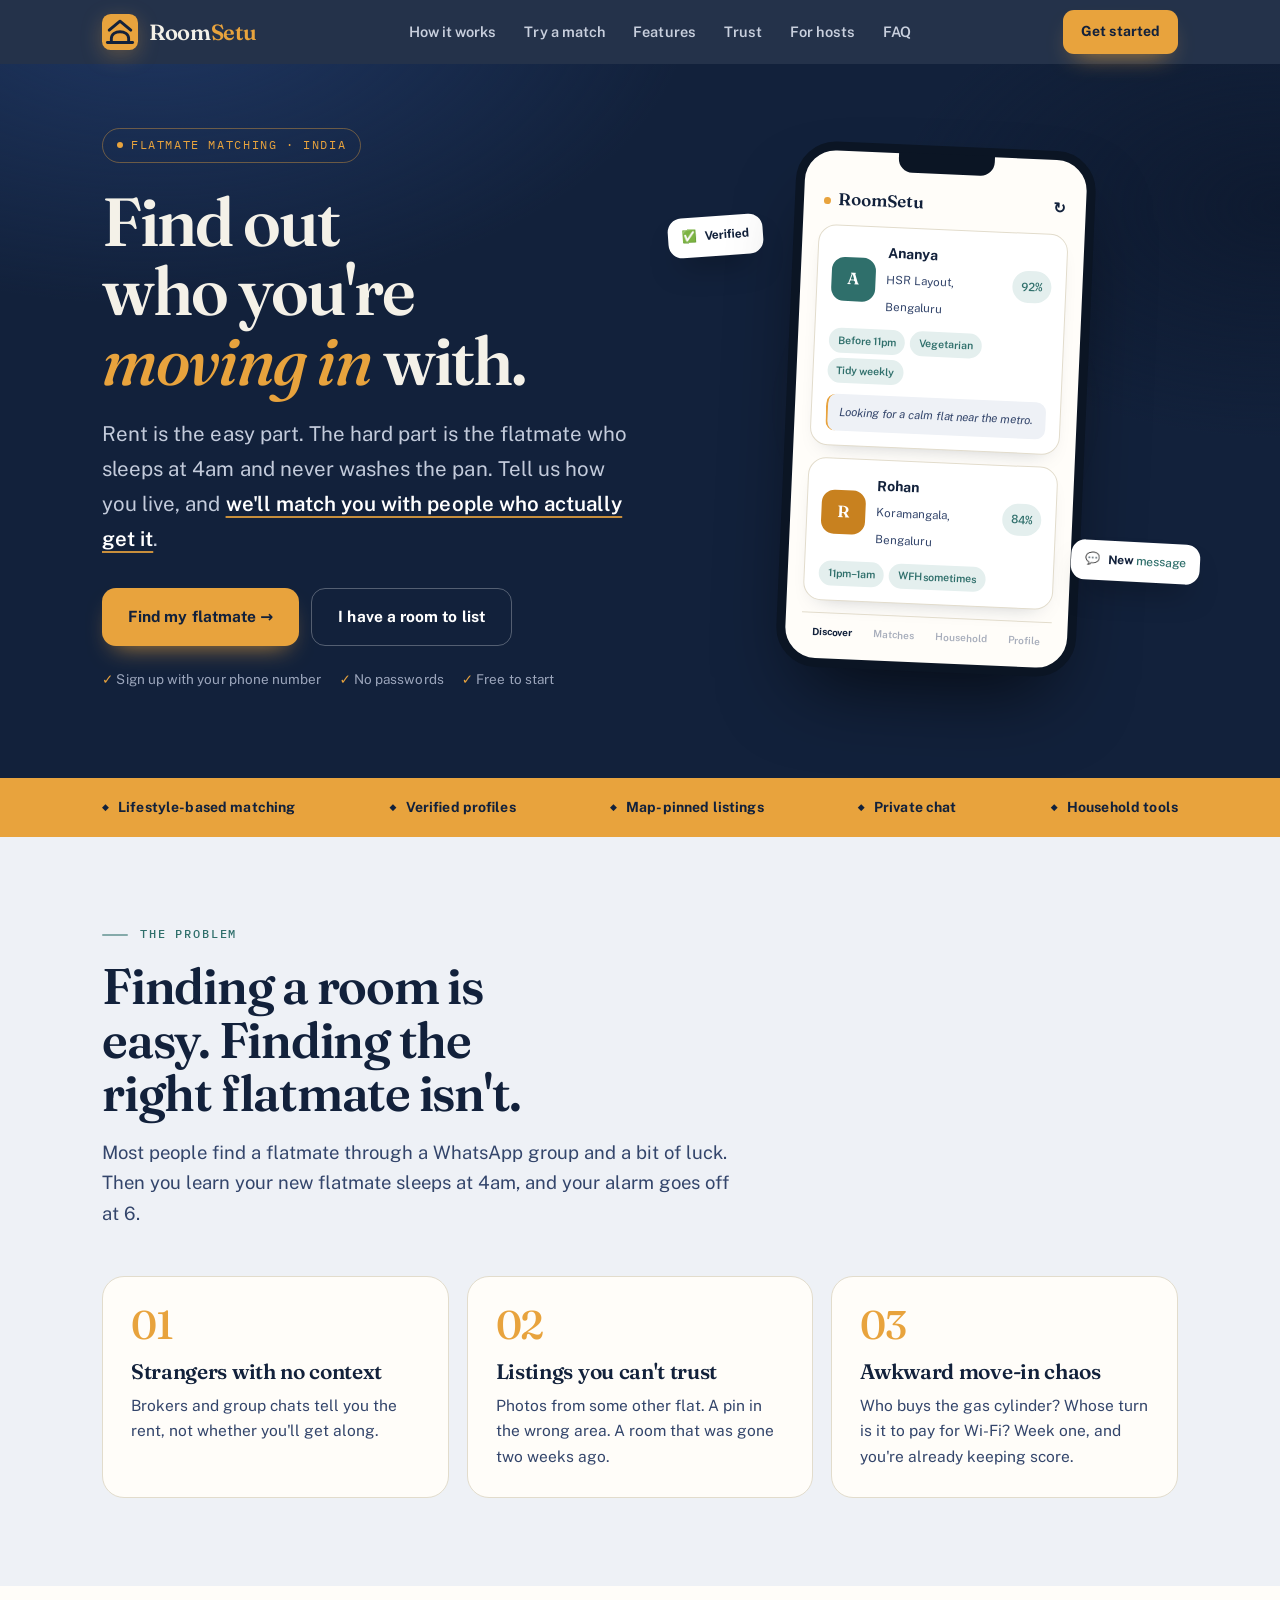
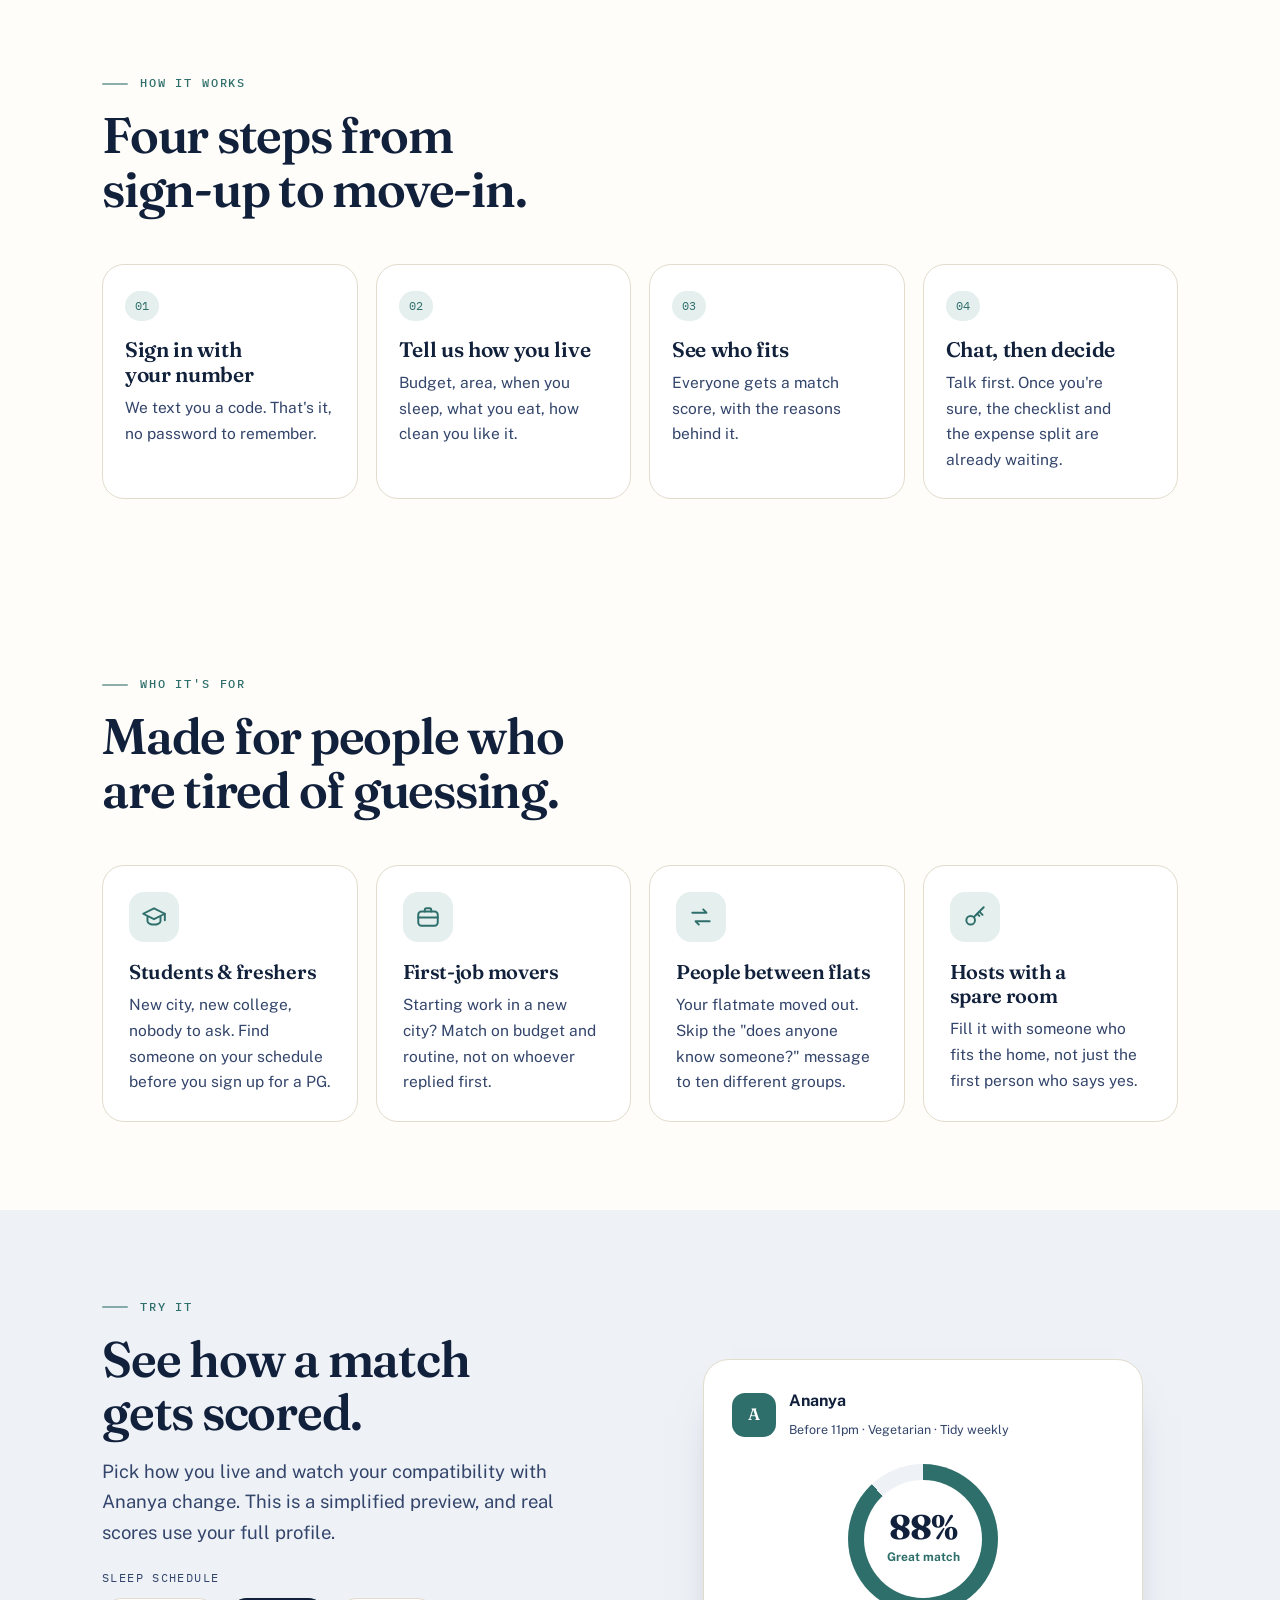
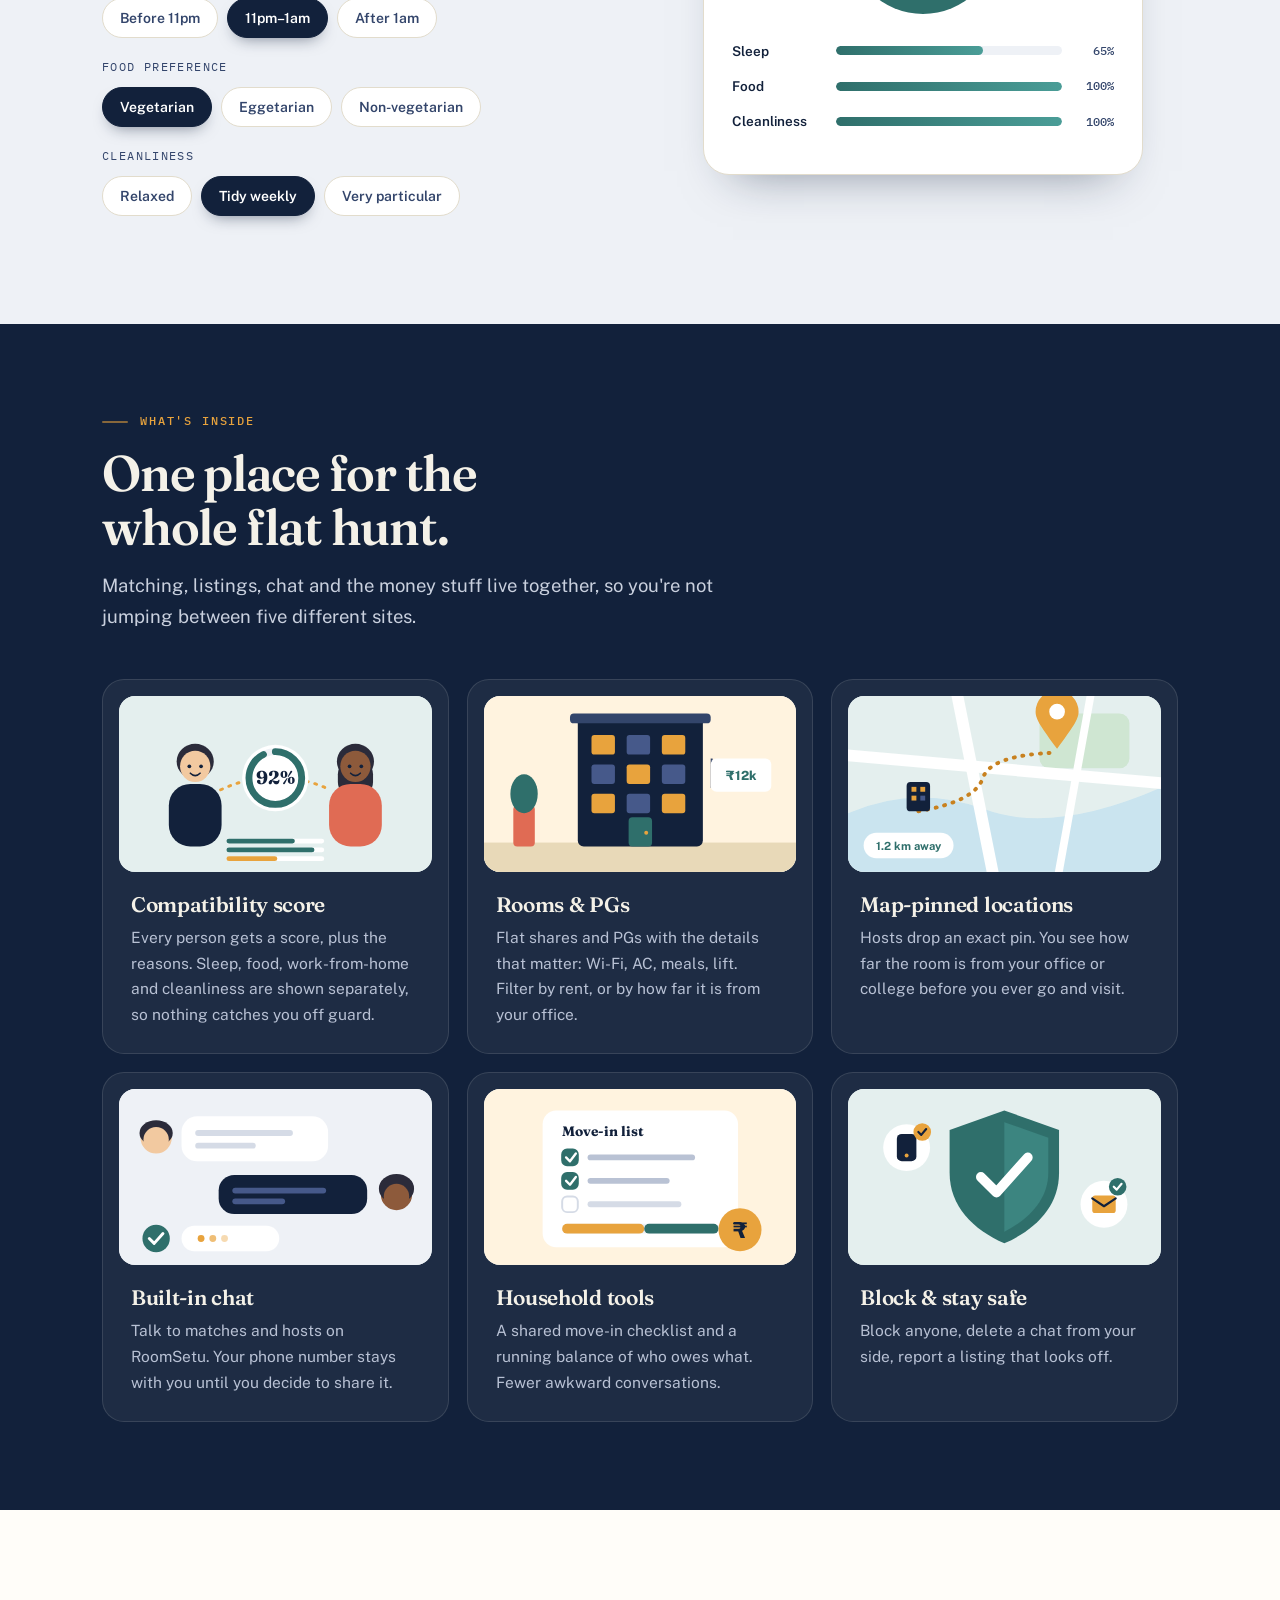
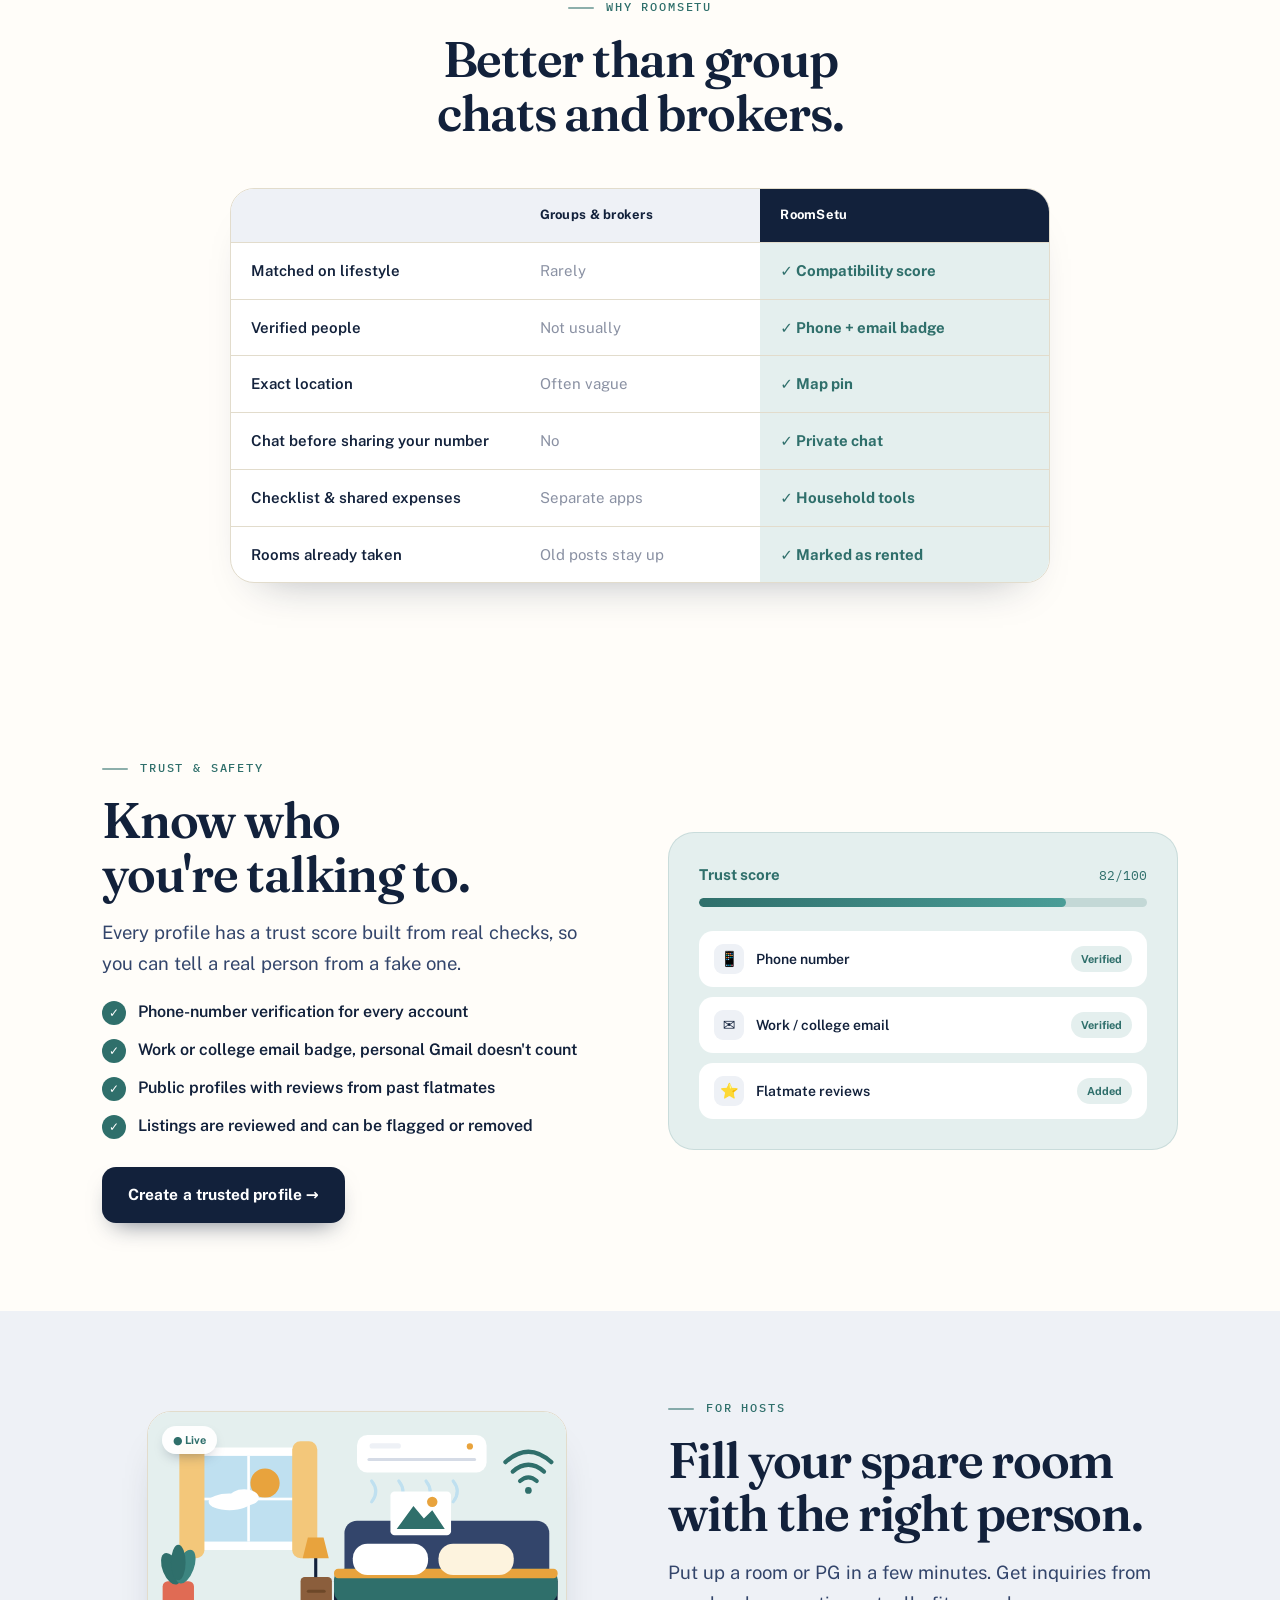
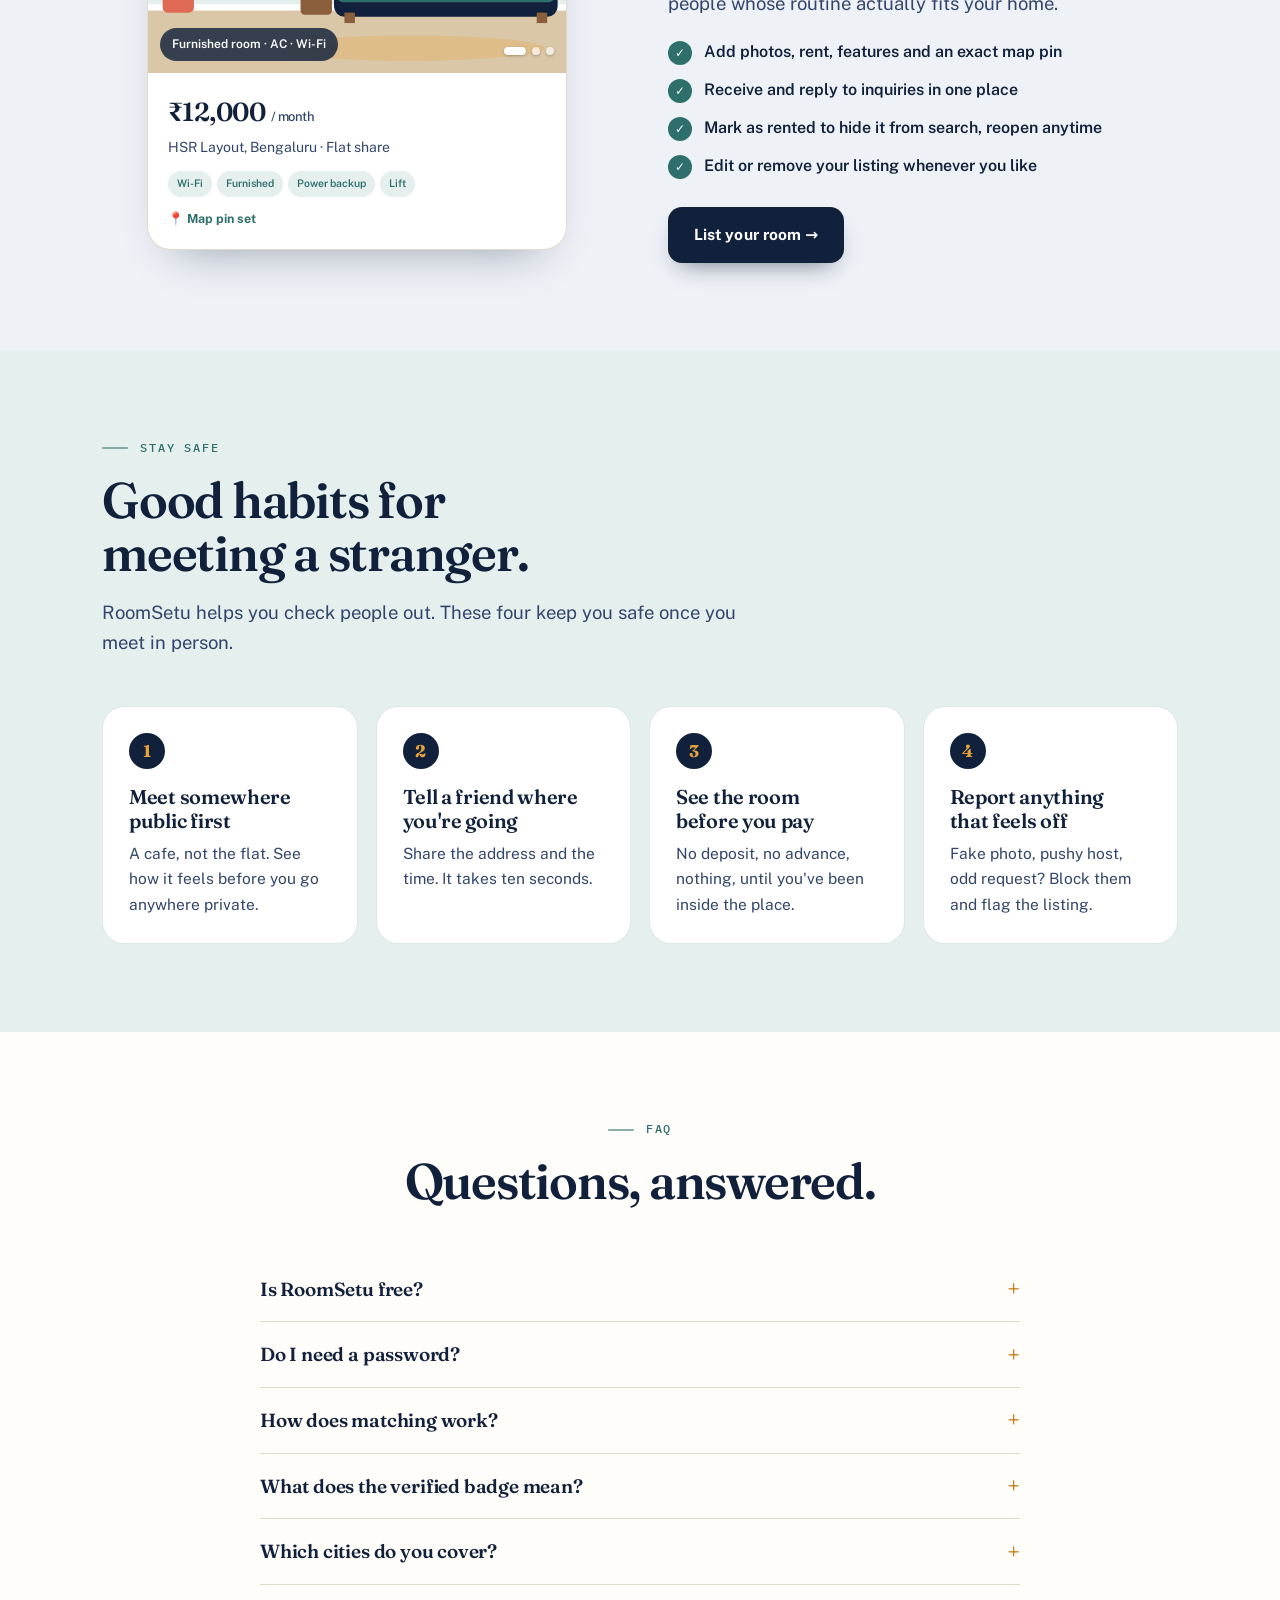
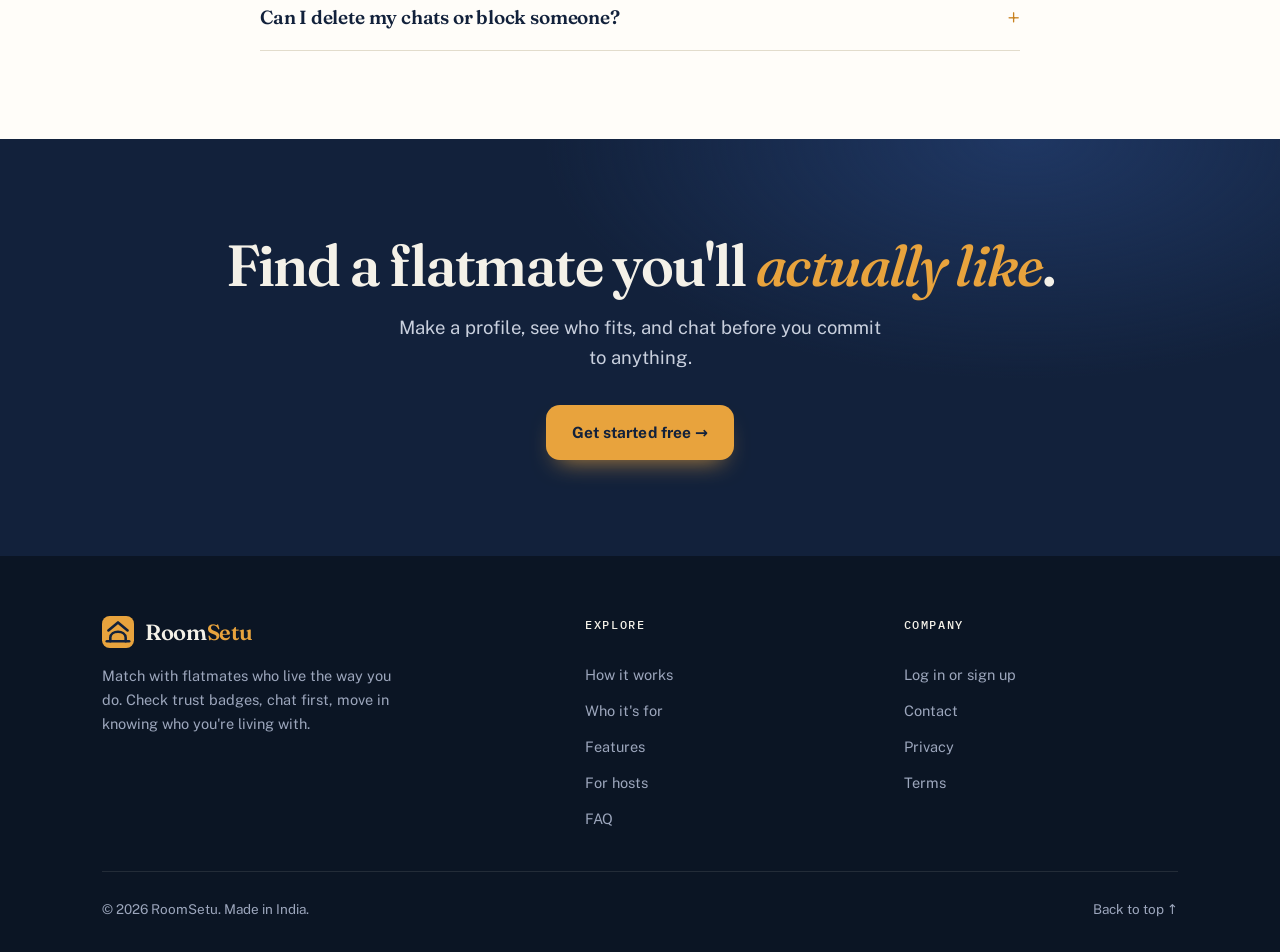
==== commit e576ae03: "improve landing page" ====
--- a/index.html
+++ b/index.html
@@ -12,12 +12,18 @@
 <meta property="og:image" content="https://YOUR-DOMAIN/logo/og-image.png">
 <meta name="twitter:card" content="summary_large_image">
 <meta name="twitter:image" content="https://YOUR-DOMAIN/logo/og-image.png">
+<link rel="canonical" href="https://YOUR-DOMAIN/">
+<meta name="robots" content="index,follow,max-image-preview:large">
+<link rel="manifest" href="site.webmanifest">
+<script type="application/ld+json">{"@context": "https://schema.org", "@graph": [{"@type": "Organization", "name": "RoomSetu", "url": "https://YOUR-DOMAIN/", "logo": "https://YOUR-DOMAIN/logo/icon-512.png"}, {"@type": "WebSite", "name": "RoomSetu", "url": "https://YOUR-DOMAIN/"}, {"@type": "FAQPage", "mainEntity": [{"@type": "Question", "name": "Is RoomSetu free?", "acceptedAnswer": {"@type": "Answer", "text": "Yes, signing up, getting matches and chatting are free to start."}}, {"@type": "Question", "name": "Do I need a password?", "acceptedAnswer": {"@type": "Answer", "text": "No. You sign in with your phone number and a one-time code each time."}}, {"@type": "Question", "name": "How does matching work?", "acceptedAnswer": {"@type": "Answer", "text": "You answer a few questions about your budget, locality and daily habits. We compare them with other people and show a compatibility score with a breakdown."}}, {"@type": "Question", "name": "What does the verified badge mean?", "acceptedAnswer": {"@type": "Answer", "text": "It means the person verified a work or college email. It's a trust signal, not a background check, so always meet in a public place first."}}, {"@type": "Question", "name": "Which cities do you cover?", "acceptedAnswer": {"@type": "Answer", "text": "You can search any locality in India. Results depend on how many people and rooms are listed in your area."}}, {"@type": "Question", "name": "Can I delete my chats or block someone?", "acceptedAnswer": {"@type": "Answer", "text": "Yes. Deleting a chat removes it for you only, and you can block anyone from your profile."}}]}]}</script>
 <link rel="icon" type="image/svg+xml" href="logo/favicon.svg">
 <link rel="icon" type="image/png" sizes="32x32" href="logo/favicon-32.png">
 <link rel="apple-touch-icon" href="logo/apple-touch-icon-180.png">
 <link rel="preconnect" href="https://fonts.googleapis.com">
 <link rel="preconnect" href="https://fonts.gstatic.com" crossorigin>
-<link href="https://fonts.googleapis.com/css2?family=Fraunces:ital,opsz,wght@0,9..144,500;0,9..144,600;0,9..144,700;1,9..144,500&family=Public+Sans:wght@400;500;600;700;800&family=IBM+Plex+Mono:wght@400;500&display=swap" rel="stylesheet">
+<link rel="preload" as="style" href="https://fonts.googleapis.com/css2?family=Fraunces:ital,opsz,wght@0,9..144,500;0,9..144,600;0,9..144,700;1,9..144,500&family=Public+Sans:wght@400;500;600;700;800&family=IBM+Plex+Mono:wght@400;500&display=swap">
+<link rel="stylesheet" href="https://fonts.googleapis.com/css2?family=Fraunces:ital,opsz,wght@0,9..144,500;0,9..144,600;0,9..144,700;1,9..144,500&family=Public+Sans:wght@400;500;600;700;800&family=IBM+Plex+Mono:wght@400;500&display=swap" media="print" onload="this.media='all'">
+<noscript><link rel="stylesheet" href="https://fonts.googleapis.com/css2?family=Fraunces:ital,opsz,wght@0,9..144,500;0,9..144,600;0,9..144,700;1,9..144,500&family=Public+Sans:wght@400;500;600;700;800&family=IBM+Plex+Mono:wght@400;500&display=swap"></noscript>
 <style>
 :root{
   --ink:#12213B; --ink-soft:#33456B; --paper:#FFFDF9; --mist:#EEF1F6;
@@ -349,10 +355,40 @@
 .lm-dots button{width:8px; height:8px; padding:0; border:none; border-radius:50%; background:rgba(255,255,255,.65); cursor:pointer; transition:all .25s var(--ease); box-shadow:0 1px 3px rgba(0,0,0,.25);}
 .lm-dots button.on{width:22px; border-radius:6px; background:#fff;}
 
+/* ---- v4: who it's for, safety, footer, progress, skip link ---- */
+.skip{position:absolute; left:12px; top:-60px; z-index:100; background:var(--saffron); color:var(--ink); font-weight:700; padding:10px 16px; border-radius:10px; text-decoration:none; transition:top .2s;}
+.skip:focus{top:10px;}
+.progress{position:fixed; top:0; left:0; right:0; height:3px; z-index:90; background:linear-gradient(90deg,var(--saffron),#f2b85c); transform-origin:0 50%; transform:scaleX(0); pointer-events:none;}
+.who{background:var(--paper);}
+.cards4{display:grid; grid-template-columns:repeat(4,1fr); gap:18px;}
+.wcard,.tip{background:#fff; border:1px solid var(--line); border-radius:22px; padding:26px; transition:transform .25s var(--ease), box-shadow .25s var(--ease), border-color .25s;}
+.wcard:hover,.tip:hover{transform:translateY(-4px); box-shadow:0 22px 38px -26px rgba(18,33,59,.45); border-color:#d8d0ba;}
+.wicon{width:50px; height:50px; border-radius:15px; background:var(--teal-soft); color:var(--teal); display:flex; align-items:center; justify-content:center; margin-bottom:18px;}
+.wicon svg{width:26px; height:26px; fill:none; stroke:currentColor; stroke-width:1.8; stroke-linecap:round; stroke-linejoin:round;}
+.wcard h3,.tip h3{font-size:20px; line-height:1.2; letter-spacing:-.015em; margin-bottom:8px;}
+.wcard p,.tip p{margin:0; color:var(--ink-soft); font-size:15.5px; line-height:1.65;}
+.safety{background:var(--teal-soft);}
+.tip{border-color:rgba(47,111,107,.16);}
+.tip b{display:flex; width:36px; height:36px; border-radius:50%; background:var(--ink); color:var(--saffron); font-family:'Fraunces',serif; font-size:17px; align-items:center; justify-content:center; margin-bottom:16px;}
+footer{padding:60px 0 calc(32px + env(safe-area-inset-bottom));}
+footer .wrap{display:block; text-align:left;}
+.foot-grid{display:grid; grid-template-columns:1.6fr 1fr 1fr; gap:44px; padding-bottom:40px; border-bottom:1px solid rgba(244,241,232,.1);}
+.foot-brand p{margin:16px 0 0; max-width:34ch; font-size:14.5px; line-height:1.65; color:#9CA6BC;}
+footer .foot-h{margin:0 0 16px; font-family:'IBM Plex Mono',monospace; font-weight:500; font-size:11.5px; letter-spacing:.14em; text-transform:uppercase; color:#F4F1E8;}
+footer nav{display:flex; flex-direction:column; gap:12px; align-items:flex-start;}
+footer nav a{font-size:14.5px;}
+.foot-bar{display:flex; justify-content:space-between; gap:16px; flex-wrap:wrap; padding-top:26px; font-size:13.5px;}
+@media(max-width:900px){ .cards4{grid-template-columns:1fr 1fr;} .foot-grid{grid-template-columns:1fr 1fr; gap:34px;} .foot-brand{grid-column:1/-1;} }
+@media(max-width:520px){ .cards4{grid-template-columns:1fr;} .foot-grid{grid-template-columns:1fr 1fr;} footer .wrap{text-align:left;} .foot-bar{flex-direction:column; gap:10px;} }
+@media(max-width:700px){ footer{padding-bottom:calc(100px + env(safe-area-inset-bottom));} }
+
 @media(prefers-reduced-motion:reduce){*{animation:none!important; transition:none!important; scroll-behavior:auto!important;} .rv{opacity:1; transform:none;}}
 </style>
+<noscript><style>.rv{opacity:1 !important;transform:none !important;}</style></noscript>
 </head>
 <body>
+<a class="skip" href="#top">Skip to content</a>
+<div class="progress" id="progress" aria-hidden="true"></div>
 
 <header class="nav" id="nav">
   <div class="wrap">
@@ -458,6 +494,22 @@
   </div>
 </section>
 
+<!-- WHO IT'S FOR -->
+<section class="who" id="who">
+  <div class="wrap">
+    <div class="sec-head rv">
+      <span class="eyebrow mono">Who it's for</span>
+      <h2>Made for people who are tired of guessing.</h2>
+    </div>
+    <div class="cards4">
+      <div class="wcard rv"><div class="wicon"><svg viewBox="0 0 24 24" aria-hidden="true"><path d="M2 9l10-5 10 5-10 5z"/><path d="M6 11.5v4.5c0 1.4 2.7 3 6 3s6-1.6 6-3v-4.5"/><path d="M22 9v6"/></svg></div><h3>Students &amp; freshers</h3><p>New city, new college, nobody to ask. Find someone on your schedule before you sign up for a PG.</p></div>
+      <div class="wcard rv"><div class="wicon"><svg viewBox="0 0 24 24" aria-hidden="true"><rect x="3" y="7" width="18" height="13" rx="3"/><path d="M9 7V5.5A1.5 1.5 0 0 1 10.500 4h3A1.5 1.5 0 0 1 15 5.500V7"/><path d="M3 12.500h18"/></svg></div><h3>First-job movers</h3><p>Starting work in a new city? Match on budget and routine, not on whoever replied first.</p></div>
+      <div class="wcard rv"><div class="wicon"><svg viewBox="0 0 24 24" aria-hidden="true"><path d="M4 8h13l-3-3"/><path d="M20 16H7l3 3"/></svg></div><h3>People between flats</h3><p>Your flatmate moved out. Skip the "does anyone know someone?" message to ten different groups.</p></div>
+      <div class="wcard rv"><div class="wicon"><svg viewBox="0 0 24 24" aria-hidden="true"><circle cx="8" cy="15" r="4"/><path d="M11 12l9-9"/><path d="M16 7l3 3"/><path d="M14 9l2 2"/></svg></div><h3>Hosts with a spare room</h3><p>Fill it with someone who fits the home, not just the first person who says yes.</p></div>
+    </div>
+  </div>
+</section>
+
 <!-- DEMO -->
 <section class="demo" id="demo">
   <div class="wrap split">
@@ -559,7 +611,7 @@
   <div class="wrap split reverse">
     <div class="split-media rv">
       <div class="listing-mock">
-        <div class="lm-photo"><div class="lm-track" id="lm-track" tabindex="0" aria-label="Room photos, swipe to see more"><div class="lm-slide" data-cap="Furnished room · AC · Wi-Fi"><svg viewBox="0 0 400 250" preserveAspectRatio="xMidYMid slice" xmlns="http://www.w3.org/2000/svg" aria-hidden="true" focusable="false"><rect width="400" height="250" fill="#E4EFEE"/><rect y="188" width="400" height="62" fill="#D9C7A8"/><rect y="184" width="400" height="6" fill="#fff"/><rect x="40" y="34" width="112" height="98" rx="6" fill="#fff"/><rect x="48" y="42" width="96" height="82" fill="#BFE0F0"/><circle cx="112" cy="68" r="14" fill="#E8A33D"/><ellipse cx="78" cy="86" rx="20" ry="8" fill="#fff"/><ellipse cx="92" cy="82" rx="14" ry="8" fill="#fff"/><rect x="95" y="42" width="2.5" height="82" fill="#fff"/><rect x="48" y="82" width="96" height="2.5" fill="#fff"/><rect x="30" y="28" width="24" height="112" rx="8" fill="#F3C77A"/><rect x="138" y="28" width="24" height="112" rx="8" fill="#F3C77A"/><rect x="200" y="22" width="124" height="36" rx="10" fill="#fff"/><rect x="210" y="44" width="104" height="3" rx="1.5" fill="#D5DBE6"/><circle cx="308" cy="33" r="3" fill="#E8A33D"/><rect x="212" y="30" width="30" height="5" rx="2.5" fill="#EEF1F6"/><path d="M214 66 q8 10 0 20 M240 66 q8 10 0 20 M266 66 q8 10 0 20 M292 66 q8 10 0 20" fill="none" stroke="#BFE0F0" stroke-width="3" stroke-linecap="round"/><g fill="none" stroke="#2F6F6B" stroke-width="4" stroke-linecap="round"><path d="M342 48 q22 -20 44 0"/><path d="M349 57 q15 -13 30 0"/><path d="M356 66 q8 -7 16 0"/></g><circle cx="364" cy="75" r="3.2" fill="#2F6F6B"/><rect x="188" y="104" width="196" height="88" rx="12" fill="#33456B"/><rect x="178" y="152" width="214" height="44" rx="10" fill="#12213B"/><rect x="178" y="150" width="214" height="32" rx="10" fill="#2F6F6B"/><rect x="178" y="150" width="214" height="9" rx="4" fill="#E8A33D"/><rect x="196" y="126" width="72" height="30" rx="14" fill="#fff"/><rect x="278" y="126" width="72" height="30" rx="14" fill="#FDF3DE"/><rect x="188" y="192" width="10" height="10" fill="#8B5E3C"/><rect x="372" y="192" width="10" height="10" fill="#8B5E3C"/><rect x="146" y="158" width="30" height="36" rx="4" fill="#8B5E3C"/><rect x="152" y="170" width="18" height="3" rx="1.5" fill="#6d4829"/><rect x="159" y="138" width="3" height="20" fill="#12213B"/><path d="M148 140 L173 140 L168 120 L153 120 Z" fill="#E8A33D"/><path d="M158 144 q4 24 -2 40 M166 144 q-4 24 2 40" fill="none" stroke="#F3C77A" stroke-width="0" /><rect x="232" y="76" width="58" height="42" rx="4" fill="#fff"/><path d="M238 112 L254 90 L264 102 L272 94 L284 112 Z" fill="#2F6F6B"/><circle cx="272" cy="86" r="5" fill="#E8A33D"/><rect x="14" y="162" width="30" height="30" rx="5" fill="#E06B54"/><ellipse cx="22" cy="150" rx="8" ry="16" fill="#2F6F6B" transform="rotate(-22 22 150)"/><ellipse cx="36" cy="148" rx="8" ry="17" fill="#3C8580" transform="rotate(20 36 148)"/><ellipse cx="29" cy="144" rx="7" ry="17" fill="#2F6F6B"/><ellipse cx="250" cy="226" rx="130" ry="12" fill="#E8A33D" opacity=".28"/></svg></div><div class="lm-slide" data-cap="Shared living room, meet your flatmates"><svg viewBox="0 0 400 250" preserveAspectRatio="xMidYMid slice" xmlns="http://www.w3.org/2000/svg" aria-hidden="true" focusable="false"><rect width="400" height="250" fill="#EEF1F6"/><rect y="190" width="400" height="60" fill="#E2D6BD"/><rect y="186" width="400" height="6" fill="#fff"/><rect x="28" y="72" width="124" height="6" rx="3" fill="#8B5E3C"/><rect x="36" y="42" width="9" height="30" rx="1.5" fill="#2F6F6B"/><rect x="48" y="48" width="9" height="24" rx="1.5" fill="#E8A33D"/><rect x="58" y="38" width="9" height="34" rx="1.5" fill="#E06B54"/><rect x="70" y="46" width="9" height="26" rx="1.5" fill="#33456B"/><rect x="108" y="54" width="22" height="18" rx="4" fill="#E06B54"/><ellipse cx="119" cy="46" rx="6" ry="12" fill="#2F6F6B"/><ellipse cx="112" cy="49" rx="5" ry="9" fill="#3C8580" transform="rotate(-24 112 49)"/><ellipse cx="127" cy="49" rx="5" ry="9" fill="#3C8580" transform="rotate(24 127 49)"/><rect x="262" y="44" width="84" height="58" rx="5" fill="#fff"/><circle cx="292" cy="66" r="12" fill="#E8A33D"/><path d="M270 92 q16 -20 32 -2 q14 -16 34 2 Z" fill="#2F6F6B"/><rect x="199" y="0" width="2" height="36" fill="#12213B"/><path d="M180 58 q20 -34 40 0 Z" fill="#E8A33D"/><ellipse cx="200" cy="58" rx="20" ry="3" fill="#F3C77A"/><rect x="66" y="112" width="268" height="86" rx="24" fill="#2F6F6B"/><rect x="129.7" y="125.0" width="56.7" height="67.2" rx="23.1" fill="#12213B"/><ellipse cx="158" cy="100.8" rx="19.9" ry="18.9" fill="#2B2B3A"/><ellipse cx="158" cy="106.1" rx="16.3" ry="16.8" fill="#F2C9A0"/><circle cx="151.7" cy="106.1" r="2.0" fill="#12213B"/><circle cx="164.3" cy="106.1" r="2.0" fill="#12213B"/><path d="M152.8 113.5 Q158 118.7 163.2 113.5" fill="none" stroke="#12213B" stroke-width="1.7" stroke-linecap="round"/><rect x="227.1" y="99.8" width="37.8" height="37.8" rx="14.7" fill="#5A3A24"/><rect x="217.7" y="125.0" width="56.7" height="67.2" rx="23.1" fill="#E06B54"/><ellipse cx="246" cy="100.8" rx="19.9" ry="18.9" fill="#5A3A24"/><ellipse cx="246" cy="106.1" rx="16.3" ry="16.8" fill="#C68A5E"/><circle cx="239.7" cy="106.1" r="2.0" fill="#12213B"/><circle cx="252.3" cy="106.1" r="2.0" fill="#12213B"/><path d="M240.8 113.5 Q246 118.7 251.2 113.5" fill="none" stroke="#12213B" stroke-width="1.7" stroke-linecap="round"/><rect x="58" y="152" width="284" height="48" rx="18" fill="#3C8580"/><rect x="46" y="128" width="40" height="72" rx="18" fill="#2F6F6B"/><rect x="314" y="128" width="40" height="72" rx="18" fill="#2F6F6B"/><rect x="104" y="140" width="40" height="40" rx="10" fill="#E8A33D" transform="rotate(-8 124 160)"/><rect x="262" y="140" width="40" height="40" rx="10" fill="#fff" transform="rotate(8 282 160)"/><rect x="76" y="198" width="8" height="10" fill="#8B5E3C"/><rect x="316" y="198" width="8" height="10" fill="#8B5E3C"/><path d="M200 98 c-7 -9 -20 0 -10 10 l10 9 l10 -9 c10 -10 -3 -19 -10 -10 Z" fill="#E8A33D"/><rect x="268" y="54" width="0" height="0"/><rect x="146" y="214" width="108" height="12" rx="6" fill="#8B5E3C"/><rect x="156" y="224" width="6" height="14" fill="#6d4829"/><rect x="238" y="224" width="6" height="14" fill="#6d4829"/><rect x="166" y="202" width="16" height="12" rx="3" fill="#fff"/><rect x="214" y="202" width="16" height="12" rx="3" fill="#E8A33D"/><path d="M172 200 q-3 -6 0 -10 M222 200 q-3 -6 0 -10" fill="none" stroke="#B9C2D4" stroke-width="2" stroke-linecap="round"/><rect x="352" y="168" width="30" height="34" rx="5" fill="#2F6F6B"/><ellipse cx="360" cy="150" rx="8" ry="20" fill="#3C8580" transform="rotate(-18 360 150)"/><ellipse cx="376" cy="148" rx="8" ry="22" fill="#2F6F6B" transform="rotate(18 376 148)"/><ellipse cx="367" cy="140" rx="7" ry="22" fill="#4a9d97"/></svg></div><div class="lm-slide" data-cap="Kitchen · Fridge · Washing machine"><svg viewBox="0 0 400 250" preserveAspectRatio="xMidYMid slice" xmlns="http://www.w3.org/2000/svg" aria-hidden="true" focusable="false"><rect width="400" height="250" fill="#FFF3DF"/><rect y="190" width="400" height="60" fill="#D9C7A8"/><rect y="186" width="400" height="6" fill="#fff"/><rect x="26" y="34" width="204" height="58" rx="8" fill="#2F6F6B"/><rect x="127" y="34" width="2" height="58" fill="#245552"/><rect x="112" y="64" width="9" height="3" rx="1.5" fill="#E8A33D"/><rect x="135" y="64" width="9" height="3" rx="1.5" fill="#E8A33D"/><rect x="40" y="104" width="176" height="3" rx="1.5" fill="#33456B"/><rect x="58" y="107" width="3" height="20" fill="#E8A33D"/><ellipse cx="59.5" cy="131" rx="6" ry="8" fill="#E8A33D"/><rect x="92" y="107" width="3" height="20" fill="#E06B54"/><ellipse cx="93.5" cy="131" rx="6" ry="8" fill="#E06B54"/><rect x="170" y="107" width="3" height="20" fill="#33456B"/><ellipse cx="171.5" cy="131" rx="6" ry="8" fill="#33456B"/><rect x="22" y="146" width="212" height="10" rx="3" fill="#EEF1F6"/><rect x="26" y="156" width="204" height="34" fill="#12213B"/><rect x="127" y="156" width="2" height="34" fill="#0B1524"/><rect x="108" y="168" width="14" height="3" rx="1.5" fill="#E8A33D"/><rect x="134" y="168" width="14" height="3" rx="1.5" fill="#E8A33D"/><rect x="64" y="122" width="56" height="26" rx="6" fill="#C8811F"/><rect x="60" y="118" width="64" height="7" rx="3.5" fill="#E8A33D"/><rect x="88" y="112" width="8" height="7" rx="3" fill="#12213B"/><path d="M78 108 q-6 -10 0 -18 M92 108 q-6 -10 0 -18 M106 108 q-6 -10 0 -18" fill="none" stroke="#C9D0DE" stroke-width="3" stroke-linecap="round"/><path d="M170 148 q18 24 36 0 Z" fill="#fff"/><circle cx="180" cy="142" r="7" fill="#E06B54"/><circle cx="193" cy="140" r="7" fill="#E8A33D"/><circle cx="202" cy="144" r="6" fill="#7BB661"/><rect x="240" y="66" width="62" height="126" rx="10" fill="#E4EFEE"/><rect x="240" y="112" width="62" height="3" fill="#B9D3D0"/><rect x="288" y="82" width="4" height="22" rx="2" fill="#33456B"/><rect x="288" y="124" width="4" height="32" rx="2" fill="#33456B"/><rect x="250" y="76" width="16" height="12" rx="2" fill="#E8A33D"/><rect x="250" y="94" width="10" height="10" rx="2" fill="#E06B54"/><rect x="312" y="34" width="78" height="82" rx="6" fill="#fff"/><rect x="319" y="41" width="64" height="68" fill="#BFE0F0"/><path d="M319 109 L319 92 q12 -14 24 0 q10 -16 24 0 q8 -8 16 2 L383 109 Z" fill="#7BB661"/><circle cx="366" cy="60" r="9" fill="#E8A33D"/><rect x="350" y="41" width="2.5" height="68" fill="#fff"/><rect x="312" y="124" width="78" height="68" rx="9" fill="#fff"/><rect x="312" y="124" width="78" height="14" rx="9" fill="#EEF1F6"/><circle cx="326" cy="131" r="3" fill="#E8A33D"/><circle cx="337" cy="131" r="3" fill="#2F6F6B"/><circle cx="351" cy="162" r="23" fill="#D5DBE6"/><circle cx="351" cy="162" r="17" fill="#BFE0F0"/><path d="M340 164 q6 -8 12 0 q6 8 12 0" fill="none" stroke="#fff" stroke-width="3" stroke-linecap="round"/><rect x="150" y="0" width="2" height="22" fill="#12213B"/><path d="M136 36 q15 -24 30 0 Z" fill="#E06B54"/></svg></div></div><span class="live">● Live</span><div class="lm-cap" id="lm-cap">Furnished room · AC · Wi-Fi</div><div class="lm-dots" id="lm-dots"><button type="button" class="on" aria-label="Photo 1"></button><button type="button" aria-label="Photo 2"></button><button type="button" aria-label="Photo 3"></button></div></div>
+        <div class="lm-photo"><div class="lm-track" id="lm-track" tabindex="0" role="group" aria-roledescription="carousel" aria-label="Room photos, swipe to see more"><div class="lm-slide" data-cap="Furnished room · AC · Wi-Fi"><svg viewBox="0 0 400 250" preserveAspectRatio="xMidYMid slice" xmlns="http://www.w3.org/2000/svg" aria-hidden="true" focusable="false"><rect width="400" height="250" fill="#E4EFEE"/><rect y="188" width="400" height="62" fill="#D9C7A8"/><rect y="184" width="400" height="6" fill="#fff"/><rect x="40" y="34" width="112" height="98" rx="6" fill="#fff"/><rect x="48" y="42" width="96" height="82" fill="#BFE0F0"/><circle cx="112" cy="68" r="14" fill="#E8A33D"/><ellipse cx="78" cy="86" rx="20" ry="8" fill="#fff"/><ellipse cx="92" cy="82" rx="14" ry="8" fill="#fff"/><rect x="95" y="42" width="2.5" height="82" fill="#fff"/><rect x="48" y="82" width="96" height="2.5" fill="#fff"/><rect x="30" y="28" width="24" height="112" rx="8" fill="#F3C77A"/><rect x="138" y="28" width="24" height="112" rx="8" fill="#F3C77A"/><rect x="200" y="22" width="124" height="36" rx="10" fill="#fff"/><rect x="210" y="44" width="104" height="3" rx="1.5" fill="#D5DBE6"/><circle cx="308" cy="33" r="3" fill="#E8A33D"/><rect x="212" y="30" width="30" height="5" rx="2.5" fill="#EEF1F6"/><path d="M214 66 q8 10 0 20 M240 66 q8 10 0 20 M266 66 q8 10 0 20 M292 66 q8 10 0 20" fill="none" stroke="#BFE0F0" stroke-width="3" stroke-linecap="round"/><g fill="none" stroke="#2F6F6B" stroke-width="4" stroke-linecap="round"><path d="M342 48 q22 -20 44 0"/><path d="M349 57 q15 -13 30 0"/><path d="M356 66 q8 -7 16 0"/></g><circle cx="364" cy="75" r="3.2" fill="#2F6F6B"/><rect x="188" y="104" width="196" height="88" rx="12" fill="#33456B"/><rect x="178" y="152" width="214" height="44" rx="10" fill="#12213B"/><rect x="178" y="150" width="214" height="32" rx="10" fill="#2F6F6B"/><rect x="178" y="150" width="214" height="9" rx="4" fill="#E8A33D"/><rect x="196" y="126" width="72" height="30" rx="14" fill="#fff"/><rect x="278" y="126" width="72" height="30" rx="14" fill="#FDF3DE"/><rect x="188" y="192" width="10" height="10" fill="#8B5E3C"/><rect x="372" y="192" width="10" height="10" fill="#8B5E3C"/><rect x="146" y="158" width="30" height="36" rx="4" fill="#8B5E3C"/><rect x="152" y="170" width="18" height="3" rx="1.5" fill="#6d4829"/><rect x="159" y="138" width="3" height="20" fill="#12213B"/><path d="M148 140 L173 140 L168 120 L153 120 Z" fill="#E8A33D"/><path d="M158 144 q4 24 -2 40 M166 144 q-4 24 2 40" fill="none" stroke="#F3C77A" stroke-width="0" /><rect x="232" y="76" width="58" height="42" rx="4" fill="#fff"/><path d="M238 112 L254 90 L264 102 L272 94 L284 112 Z" fill="#2F6F6B"/><circle cx="272" cy="86" r="5" fill="#E8A33D"/><rect x="14" y="162" width="30" height="30" rx="5" fill="#E06B54"/><ellipse cx="22" cy="150" rx="8" ry="16" fill="#2F6F6B" transform="rotate(-22 22 150)"/><ellipse cx="36" cy="148" rx="8" ry="17" fill="#3C8580" transform="rotate(20 36 148)"/><ellipse cx="29" cy="144" rx="7" ry="17" fill="#2F6F6B"/><ellipse cx="250" cy="226" rx="130" ry="12" fill="#E8A33D" opacity=".28"/></svg></div><div class="lm-slide" data-cap="Shared living room, meet your flatmates"><svg viewBox="0 0 400 250" preserveAspectRatio="xMidYMid slice" xmlns="http://www.w3.org/2000/svg" aria-hidden="true" focusable="false"><rect width="400" height="250" fill="#EEF1F6"/><rect y="190" width="400" height="60" fill="#E2D6BD"/><rect y="186" width="400" height="6" fill="#fff"/><rect x="28" y="72" width="124" height="6" rx="3" fill="#8B5E3C"/><rect x="36" y="42" width="9" height="30" rx="1.5" fill="#2F6F6B"/><rect x="48" y="48" width="9" height="24" rx="1.5" fill="#E8A33D"/><rect x="58" y="38" width="9" height="34" rx="1.5" fill="#E06B54"/><rect x="70" y="46" width="9" height="26" rx="1.5" fill="#33456B"/><rect x="108" y="54" width="22" height="18" rx="4" fill="#E06B54"/><ellipse cx="119" cy="46" rx="6" ry="12" fill="#2F6F6B"/><ellipse cx="112" cy="49" rx="5" ry="9" fill="#3C8580" transform="rotate(-24 112 49)"/><ellipse cx="127" cy="49" rx="5" ry="9" fill="#3C8580" transform="rotate(24 127 49)"/><rect x="262" y="44" width="84" height="58" rx="5" fill="#fff"/><circle cx="292" cy="66" r="12" fill="#E8A33D"/><path d="M270 92 q16 -20 32 -2 q14 -16 34 2 Z" fill="#2F6F6B"/><rect x="199" y="0" width="2" height="36" fill="#12213B"/><path d="M180 58 q20 -34 40 0 Z" fill="#E8A33D"/><ellipse cx="200" cy="58" rx="20" ry="3" fill="#F3C77A"/><rect x="66" y="112" width="268" height="86" rx="24" fill="#2F6F6B"/><rect x="129.7" y="125.0" width="56.7" height="67.2" rx="23.1" fill="#12213B"/><ellipse cx="158" cy="100.8" rx="19.9" ry="18.9" fill="#2B2B3A"/><ellipse cx="158" cy="106.1" rx="16.3" ry="16.8" fill="#F2C9A0"/><circle cx="151.7" cy="106.1" r="2.0" fill="#12213B"/><circle cx="164.3" cy="106.1" r="2.0" fill="#12213B"/><path d="M152.8 113.5 Q158 118.7 163.2 113.5" fill="none" stroke="#12213B" stroke-width="1.7" stroke-linecap="round"/><rect x="227.1" y="99.8" width="37.8" height="37.8" rx="14.7" fill="#5A3A24"/><rect x="217.7" y="125.0" width="56.7" height="67.2" rx="23.1" fill="#E06B54"/><ellipse cx="246" cy="100.8" rx="19.9" ry="18.9" fill="#5A3A24"/><ellipse cx="246" cy="106.1" rx="16.3" ry="16.8" fill="#C68A5E"/><circle cx="239.7" cy="106.1" r="2.0" fill="#12213B"/><circle cx="252.3" cy="106.1" r="2.0" fill="#12213B"/><path d="M240.8 113.5 Q246 118.7 251.2 113.5" fill="none" stroke="#12213B" stroke-width="1.7" stroke-linecap="round"/><rect x="58" y="152" width="284" height="48" rx="18" fill="#3C8580"/><rect x="46" y="128" width="40" height="72" rx="18" fill="#2F6F6B"/><rect x="314" y="128" width="40" height="72" rx="18" fill="#2F6F6B"/><rect x="104" y="140" width="40" height="40" rx="10" fill="#E8A33D" transform="rotate(-8 124 160)"/><rect x="262" y="140" width="40" height="40" rx="10" fill="#fff" transform="rotate(8 282 160)"/><rect x="76" y="198" width="8" height="10" fill="#8B5E3C"/><rect x="316" y="198" width="8" height="10" fill="#8B5E3C"/><path d="M200 98 c-7 -9 -20 0 -10 10 l10 9 l10 -9 c10 -10 -3 -19 -10 -10 Z" fill="#E8A33D"/><rect x="268" y="54" width="0" height="0"/><rect x="146" y="214" width="108" height="12" rx="6" fill="#8B5E3C"/><rect x="156" y="224" width="6" height="14" fill="#6d4829"/><rect x="238" y="224" width="6" height="14" fill="#6d4829"/><rect x="166" y="202" width="16" height="12" rx="3" fill="#fff"/><rect x="214" y="202" width="16" height="12" rx="3" fill="#E8A33D"/><path d="M172 200 q-3 -6 0 -10 M222 200 q-3 -6 0 -10" fill="none" stroke="#B9C2D4" stroke-width="2" stroke-linecap="round"/><rect x="352" y="168" width="30" height="34" rx="5" fill="#2F6F6B"/><ellipse cx="360" cy="150" rx="8" ry="20" fill="#3C8580" transform="rotate(-18 360 150)"/><ellipse cx="376" cy="148" rx="8" ry="22" fill="#2F6F6B" transform="rotate(18 376 148)"/><ellipse cx="367" cy="140" rx="7" ry="22" fill="#4a9d97"/></svg></div><div class="lm-slide" data-cap="Kitchen · Fridge · Washing machine"><svg viewBox="0 0 400 250" preserveAspectRatio="xMidYMid slice" xmlns="http://www.w3.org/2000/svg" aria-hidden="true" focusable="false"><rect width="400" height="250" fill="#FFF3DF"/><rect y="190" width="400" height="60" fill="#D9C7A8"/><rect y="186" width="400" height="6" fill="#fff"/><rect x="26" y="34" width="204" height="58" rx="8" fill="#2F6F6B"/><rect x="127" y="34" width="2" height="58" fill="#245552"/><rect x="112" y="64" width="9" height="3" rx="1.5" fill="#E8A33D"/><rect x="135" y="64" width="9" height="3" rx="1.5" fill="#E8A33D"/><rect x="40" y="104" width="176" height="3" rx="1.5" fill="#33456B"/><rect x="58" y="107" width="3" height="20" fill="#E8A33D"/><ellipse cx="59.5" cy="131" rx="6" ry="8" fill="#E8A33D"/><rect x="92" y="107" width="3" height="20" fill="#E06B54"/><ellipse cx="93.5" cy="131" rx="6" ry="8" fill="#E06B54"/><rect x="170" y="107" width="3" height="20" fill="#33456B"/><ellipse cx="171.5" cy="131" rx="6" ry="8" fill="#33456B"/><rect x="22" y="146" width="212" height="10" rx="3" fill="#EEF1F6"/><rect x="26" y="156" width="204" height="34" fill="#12213B"/><rect x="127" y="156" width="2" height="34" fill="#0B1524"/><rect x="108" y="168" width="14" height="3" rx="1.5" fill="#E8A33D"/><rect x="134" y="168" width="14" height="3" rx="1.5" fill="#E8A33D"/><rect x="64" y="122" width="56" height="26" rx="6" fill="#C8811F"/><rect x="60" y="118" width="64" height="7" rx="3.5" fill="#E8A33D"/><rect x="88" y="112" width="8" height="7" rx="3" fill="#12213B"/><path d="M78 108 q-6 -10 0 -18 M92 108 q-6 -10 0 -18 M106 108 q-6 -10 0 -18" fill="none" stroke="#C9D0DE" stroke-width="3" stroke-linecap="round"/><path d="M170 148 q18 24 36 0 Z" fill="#fff"/><circle cx="180" cy="142" r="7" fill="#E06B54"/><circle cx="193" cy="140" r="7" fill="#E8A33D"/><circle cx="202" cy="144" r="6" fill="#7BB661"/><rect x="240" y="66" width="62" height="126" rx="10" fill="#E4EFEE"/><rect x="240" y="112" width="62" height="3" fill="#B9D3D0"/><rect x="288" y="82" width="4" height="22" rx="2" fill="#33456B"/><rect x="288" y="124" width="4" height="32" rx="2" fill="#33456B"/><rect x="250" y="76" width="16" height="12" rx="2" fill="#E8A33D"/><rect x="250" y="94" width="10" height="10" rx="2" fill="#E06B54"/><rect x="312" y="34" width="78" height="82" rx="6" fill="#fff"/><rect x="319" y="41" width="64" height="68" fill="#BFE0F0"/><path d="M319 109 L319 92 q12 -14 24 0 q10 -16 24 0 q8 -8 16 2 L383 109 Z" fill="#7BB661"/><circle cx="366" cy="60" r="9" fill="#E8A33D"/><rect x="350" y="41" width="2.5" height="68" fill="#fff"/><rect x="312" y="124" width="78" height="68" rx="9" fill="#fff"/><rect x="312" y="124" width="78" height="14" rx="9" fill="#EEF1F6"/><circle cx="326" cy="131" r="3" fill="#E8A33D"/><circle cx="337" cy="131" r="3" fill="#2F6F6B"/><circle cx="351" cy="162" r="23" fill="#D5DBE6"/><circle cx="351" cy="162" r="17" fill="#BFE0F0"/><path d="M340 164 q6 -8 12 0 q6 8 12 0" fill="none" stroke="#fff" stroke-width="3" stroke-linecap="round"/><rect x="150" y="0" width="2" height="22" fill="#12213B"/><path d="M136 36 q15 -24 30 0 Z" fill="#E06B54"/></svg></div></div><span class="live">● Live</span><div class="lm-cap" id="lm-cap">Furnished room · AC · Wi-Fi</div><div class="lm-dots" id="lm-dots"><button type="button" class="on" aria-label="Photo 1"></button><button type="button" aria-label="Photo 2"></button><button type="button" aria-label="Photo 3"></button></div></div>
         <div class="lm-body">
           <div class="lm-rent">₹12,000 <small>/ month</small></div>
           <div class="lm-loc">HSR Layout, Bengaluru · Flat share</div>
@@ -583,6 +635,23 @@
   </div>
 </section>
 
+<!-- SAFETY -->
+<section class="safety" id="safety">
+  <div class="wrap">
+    <div class="sec-head rv">
+      <span class="eyebrow mono">Stay safe</span>
+      <h2>Good habits for meeting a stranger.</h2>
+      <p>RoomSetu helps you check people out. These four keep you safe once you meet in person.</p>
+    </div>
+    <div class="cards4">
+      <div class="tip rv"><b>1</b><h3>Meet somewhere public first</h3><p>A cafe, not the flat. See how it feels before you go anywhere private.</p></div>
+      <div class="tip rv"><b>2</b><h3>Tell a friend where you're going</h3><p>Share the address and the time. It takes ten seconds.</p></div>
+      <div class="tip rv"><b>3</b><h3>See the room before you pay</h3><p>No deposit, no advance, nothing, until you've been inside the place.</p></div>
+      <div class="tip rv"><b>4</b><h3>Report anything that feels off</h3><p>Fake photo, pushy host, odd request? Block them and flag the listing.</p></div>
+    </div>
+  </div>
+</section>
+
 <!-- FAQ -->
 <section id="faq">
   <div class="wrap">
@@ -621,16 +690,28 @@
 
 <footer>
   <div class="wrap">
-    <a class="logo" href="#top" aria-label="RoomSetu home"><svg class="logo-mark" viewBox="0 0 100 100" aria-hidden="true"><rect width="100" height="100" rx="24" fill="#E8A33D"/><path d="M20 45 L50 20 L80 45" fill="none" stroke="#12213B" stroke-width="8" stroke-linecap="round" stroke-linejoin="round"/><path d="M26 79 V68 C26 43 74 43 74 68 V79" fill="none" stroke="#12213B" stroke-width="8" stroke-linecap="round" stroke-linejoin="round"/><path d="M15 79 H85" fill="none" stroke="#12213B" stroke-width="8" stroke-linecap="round"/></svg><span>Room<b>Setu</b></span></a>
-    <nav>
-      <a href="#how">How it works</a>
-      <a href="#features">Features</a>
-      <a href="#faq">FAQ</a>
-      <a href="mailto:hello@roomsetu.in">Contact</a>
-      <a href="privacy.html">Privacy</a>
-      <a href="terms.html">Terms</a>
-    </nav>
-    <span>© <span id="yr">2026</span> RoomSetu</span>
+    <div class="foot-grid">
+      <div class="foot-brand">
+        <a class="logo" href="#top" aria-label="RoomSetu home"><svg class="logo-mark" viewBox="0 0 100 100" aria-hidden="true"><rect width="100" height="100" rx="24" fill="#E8A33D"/><path d="M20 45 L50 20 L80 45" fill="none" stroke="#12213B" stroke-width="8" stroke-linecap="round" stroke-linejoin="round"/><path d="M26 79 V68 C26 43 74 43 74 68 V79" fill="none" stroke="#12213B" stroke-width="8" stroke-linecap="round" stroke-linejoin="round"/><path d="M15 79 H85" fill="none" stroke="#12213B" stroke-width="8" stroke-linecap="round"/></svg><span>Room<b>Setu</b></span></a>
+        <p>Match with flatmates who live the way you do. Check trust badges, chat first, move in knowing who you're living with.</p>
+      </div>
+      <nav aria-label="Explore">
+        <div class="foot-h">Explore</div>
+        <a href="#how">How it works</a>
+        <a href="#who">Who it's for</a>
+        <a href="#features">Features</a>
+        <a href="#hosts">For hosts</a>
+        <a href="#faq">FAQ</a>
+      </nav>
+      <nav aria-label="Company">
+        <div class="foot-h">Company</div>
+        <a href="app/">Log in or sign up</a>
+        <a href="mailto:hello@roomsetu.in">Contact</a>
+        <a href="privacy.html">Privacy</a>
+        <a href="terms.html">Terms</a>
+      </nav>
+    </div>
+    <div class="foot-bar"><span>© <span id="yr">2026</span> RoomSetu. Made in India.</span><a href="#top">Back to top ↑</a></div>
   </div>
 </footer>
 
@@ -644,6 +725,11 @@
     }, { threshold: .12 });
     els.forEach(el => io.observe(el));
   } else { els.forEach(el => el.classList.add('in')); }
+
+  // Reading progress bar
+  const bar = document.getElementById('progress');
+  const setBar = () => { const h = document.documentElement.scrollHeight - innerHeight; bar.style.transform = 'scaleX(' + (h > 0 ? Math.min(1, scrollY / h) : 0) + ')'; };
+  addEventListener('scroll', setBar, { passive: true }); addEventListener('resize', setBar); setBar();
 
   // Sticky nav shadow + mobile menu
   const nav = document.getElementById('nav'), menuBtn = document.getElementById('menu-btn'), links = document.getElementById('nav-links');
